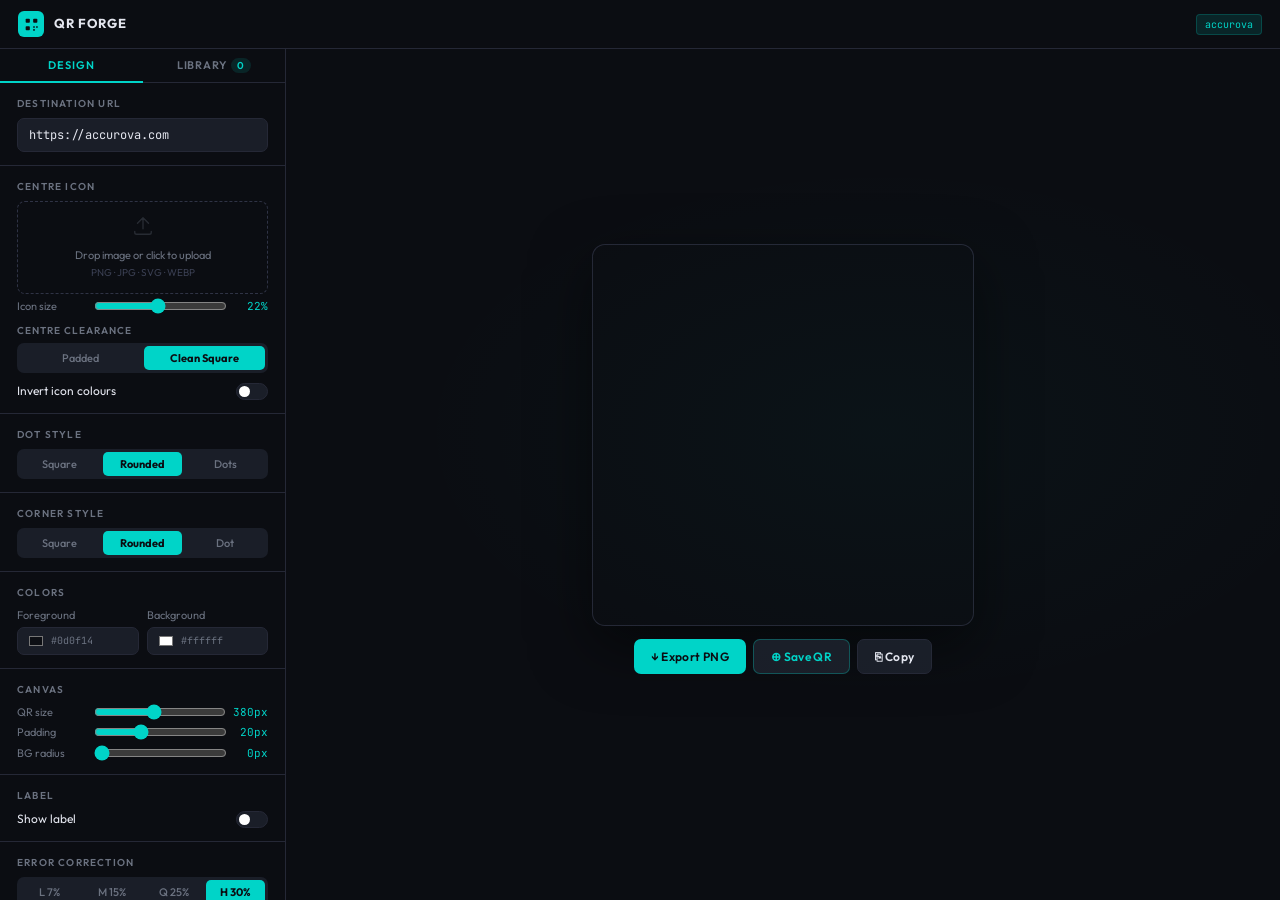
==== index.html @ d3dc2b01 "chore: initial commit Co-Authored-By: Claude Sonnet 5.5 <noreply@anthropic.com>" ====
<!DOCTYPE html>
<html lang="en">
<head>
<meta charset="UTF-8">
<meta name="viewport" content="width=device-width, initial-scale=1.0">
<title>QR Forge — Accurova</title>
<link href="https://fonts.googleapis.com/css2?family=Outfit:wght@300;400;500;600;700&family=JetBrains+Mono:wght@400;500&display=swap" rel="stylesheet">
<script src="https://cdnjs.cloudflare.com/ajax/libs/qrcode-generator/1.4.4/qrcode.js"></script>
<style>
*,*::before,*::after{box-sizing:border-box;margin:0;padding:0}
:root{
  --bg:#0b0d12;--sf:#13161e;--sf2:#1a1e28;
  --bd:#252836;--bd2:#2f3345;
  --tl:#00d4c8;--td:rgba(0,212,200,.12);--tg:rgba(0,212,200,.25);
  --tx:#e4e6ef;--dm:#6b7280;--ft:#3a3f52;
  --rd:#ff4d6d;--F:'Outfit',sans-serif;--M:'JetBrains Mono',monospace;
}
html,body{height:100%;background:var(--bg);color:var(--tx);font-family:var(--F);font-size:14px;line-height:1.5;}
.app{display:flex;flex-direction:column;height:100vh;overflow:hidden;}
.hdr{display:flex;align-items:center;gap:10px;padding:11px 18px;border-bottom:1px solid var(--bd);flex-shrink:0;}
.logo{width:26px;height:26px;background:var(--tl);border-radius:6px;display:flex;align-items:center;justify-content:center;flex-shrink:0;}
.htitle{font-size:13px;font-weight:700;letter-spacing:.08em;text-transform:uppercase;}
.hright{margin-left:auto;display:flex;align-items:center;gap:7px;}
.spill{display:none;align-items:center;gap:5px;background:var(--td);border:1px solid rgba(0,212,200,.2);border-radius:99px;padding:3px 10px;font-size:11px;color:var(--tl);font-weight:500;}
.spill.on{display:flex;}
.sdot2{width:6px;height:6px;border-radius:50%;background:var(--tl);}
.badge{font-family:var(--M);font-size:10px;color:var(--tl);background:var(--td);border:1px solid rgba(0,212,200,.2);padding:2px 8px;border-radius:4px;}
.body{display:flex;flex:1;overflow:hidden;}
.panel{width:286px;border-right:1px solid var(--bd);display:flex;flex-direction:column;overflow:hidden;flex-shrink:0;}
.ptabs{display:flex;border-bottom:1px solid var(--bd);flex-shrink:0;}
.ptab{flex:1;padding:9px;border:none;background:transparent;color:var(--dm);font-family:var(--F);font-size:11px;font-weight:600;letter-spacing:.08em;text-transform:uppercase;cursor:pointer;border-bottom:2px solid transparent;margin-bottom:-1px;transition:all .15s;}
.ptab.on{color:var(--tl);border-bottom-color:var(--tl);}
.lbadge{background:var(--td);color:var(--tl);border-radius:99px;padding:1px 6px;font-size:10px;margin-left:4px;}
#vD{flex:1;overflow-y:auto;}
#vD::-webkit-scrollbar{width:3px;}
#vD::-webkit-scrollbar-thumb{background:var(--bd2);}
#vL{flex:1;overflow-y:auto;padding:8px;}
#vL::-webkit-scrollbar{width:3px;}
#vL::-webkit-scrollbar-thumb{background:var(--bd2);}
.lib-empty{text-align:center;padding:36px 16px;color:var(--ft);font-size:12px;line-height:1.9;}
.lib-empty strong{color:var(--tl);}
.lcard{background:var(--sf);border:1px solid var(--bd);border-radius:9px;padding:10px;margin-bottom:7px;transition:border-color .15s;}
.lcard.active{border-color:var(--tl);}
.lcard-top{display:flex;gap:9px;}
.lthumb{width:54px;height:54px;border-radius:5px;object-fit:cover;flex-shrink:0;background:var(--sf2);border:1px solid var(--bd);}
.linfo{flex:1;min-width:0;}
.lname{font-size:12px;font-weight:600;white-space:nowrap;overflow:hidden;text-overflow:ellipsis;margin-bottom:1px;}
.lurl{font-family:var(--M);font-size:10px;color:var(--dm);white-space:nowrap;overflow:hidden;text-overflow:ellipsis;margin-bottom:3px;}
.ldate{font-size:10px;color:var(--ft);}
.lbot{display:flex;align-items:center;gap:5px;margin-top:8px;border-top:1px solid var(--bd);padding-top:8px;}
.sctr{display:flex;align-items:center;gap:5px;flex:1;}
.spulse{width:6px;height:6px;border-radius:50%;background:var(--tl);animation:pulse 2s infinite;}
@keyframes pulse{0%,100%{opacity:1}50%{opacity:.3}}
.snum{font-family:var(--M);font-size:13px;font-weight:500;color:var(--tl);}
.slbl{font-size:10px;color:var(--dm);}
.xbtn{padding:4px 9px;border-radius:5px;font-family:var(--F);font-size:10px;font-weight:600;cursor:pointer;border:1px solid var(--bd);background:transparent;color:var(--dm);transition:all .15s;white-space:nowrap;}
.xbtn:hover{border-color:var(--tl);color:var(--tl);}
.xbtn.del:hover{border-color:var(--rd);color:var(--rd);}
.sec{padding:13px 17px;border-bottom:1px solid var(--bd);}
.sl2{font-size:10px;font-weight:600;letter-spacing:.12em;text-transform:uppercase;color:var(--dm);margin-bottom:7px;}
.sublbl{font-size:10px;font-weight:600;letter-spacing:.1em;text-transform:uppercase;color:var(--dm);margin-top:9px;margin-bottom:5px;}
input[type=url],input[type=text]{width:100%;background:var(--sf2);border:1px solid var(--bd);border-radius:7px;padding:8px 11px;color:var(--tx);font-family:var(--M);font-size:12px;outline:none;transition:border-color .15s,box-shadow .15s;}
input[type=url]:focus,input[type=text]:focus{border-color:var(--tl);box-shadow:0 0 0 3px var(--td);}
input[type=url].inv{border-color:var(--rd);}
.ferr{font-size:10px;color:var(--rd);font-family:var(--M);display:none;margin-top:2px;}
.upz{border:1.5px dashed var(--bd2);border-radius:8px;padding:13px;text-align:center;cursor:pointer;position:relative;overflow:hidden;transition:border-color .2s,background .2s;}
.upz:hover,.upz.drag{border-color:var(--tl);background:var(--td);}
.upz input[type=file]{position:absolute;inset:0;opacity:0;cursor:pointer;width:100%;height:100%;}
.uph{pointer-events:none;}
.upico{width:22px;height:22px;margin:0 auto 4px;opacity:.3;}
.upt{font-size:11px;color:var(--dm);}
.ups{font-size:10px;color:var(--ft);margin-top:1px;}
.upprev{display:none;align-items:center;gap:8px;pointer-events:none;}
.upprev.on{display:flex;}
.pthumb{width:34px;height:34px;border-radius:5px;object-fit:cover;border:1px solid var(--bd);}
.pinfo{text-align:left;flex:1;min-width:0;}
.pinfo strong{font-size:11px;font-weight:500;display:block;white-space:nowrap;overflow:hidden;text-overflow:ellipsis;}
.pinfo small{color:var(--dm);font-size:10px;}
.pclr{pointer-events:all;background:none;border:none;color:var(--dm);cursor:pointer;font-size:14px;line-height:1;padding:4px;transition:color .15s;}
.pclr:hover{color:var(--rd);}
.seg{display:flex;gap:3px;background:var(--sf2);padding:3px;border-radius:7px;}
.sbtn{flex:1;padding:5px 3px;border-radius:5px;border:none;background:transparent;color:var(--dm);font-family:var(--F);font-size:11px;font-weight:500;cursor:pointer;transition:all .15s;white-space:nowrap;}
.sbtn.on{background:var(--tl);color:#0b0d12;font-weight:700;}
.sr{display:flex;align-items:center;gap:7px;margin-top:4px;}
.sr .sl{font-size:11px;color:var(--dm);width:70px;flex-shrink:0;}
.sr input[type=range]{flex:1;accent-color:var(--tl);}
.sv{font-family:var(--M);font-size:11px;color:var(--tl);min-width:34px;text-align:right;}
.crow{display:flex;gap:8px;}
.citem{flex:1;}
.citem label{font-size:11px;color:var(--dm);display:block;margin-bottom:3px;}
.csw{display:flex;align-items:center;gap:6px;background:var(--sf2);border:1px solid var(--bd);border-radius:7px;padding:4px 9px;cursor:pointer;}
.csw input[type=color]{width:18px;height:18px;border:none;border-radius:3px;background:none;cursor:pointer;padding:0;}
.chex{font-family:var(--M);font-size:10px;color:var(--dm);}
.trow{display:flex;align-items:center;justify-content:space-between;}
.trow .tl{font-size:12px;color:var(--tx);}
.tog{width:32px;height:17px;background:var(--sf2);border:1px solid var(--bd);border-radius:99px;position:relative;cursor:pointer;transition:background .2s,border-color .2s;}
.tog.on{background:var(--tl);border-color:var(--tl);}
.tog::after{content:'';position:absolute;width:11px;height:11px;background:#fff;border-radius:50%;top:2px;left:2px;transition:transform .2s;}
.tog.on::after{transform:translateX(15px);}
.lopts{display:none;flex-direction:column;gap:7px;margin-top:7px;}
.lopts.on{display:flex;}
.ecdesc{font-size:10px;color:var(--ft);font-family:var(--M);margin-top:4px;}
.preview{flex:1;display:flex;flex-direction:column;align-items:center;justify-content:center;padding:28px;gap:14px;position:relative;overflow:hidden;}
.pbg{position:absolute;inset:0;background:radial-gradient(ellipse 60% 40% at 60% 45%,rgba(0,212,200,.03) 0%,transparent 80%);pointer-events:none;}
.cwrap{border-radius:12px;overflow:hidden;box-shadow:0 0 0 1px var(--bd),0 20px 60px rgba(0,0,0,.55);}
canvas{display:block;}
.arow{display:flex;gap:7px;flex-wrap:wrap;justify-content:center;}
.btn{padding:9px 17px;border-radius:7px;font-family:var(--F);font-size:12px;font-weight:600;letter-spacing:.03em;cursor:pointer;border:none;transition:all .15s;}
.btn-p{background:var(--tl);color:#0b0d12;}
.btn-p:hover{background:#00ffe8;transform:translateY(-1px);box-shadow:0 6px 20px var(--tg);}
.btn-sv{background:var(--sf2);color:var(--tl);border:1px solid rgba(0,212,200,.3);}
.btn-sv:hover{background:var(--td);transform:translateY(-1px);}
.btn-g{background:var(--sf2);color:var(--tx);border:1px solid var(--bd);}
.btn-g:hover{border-color:var(--tl);color:var(--tl);}
.status{font-size:11px;color:var(--ft);font-family:var(--M);height:16px;text-align:center;}
.status.ok{color:var(--tl);}
.status.bad{color:var(--rd);}
/* Modal */
.modal-overlay{display:none;position:fixed;inset:0;background:rgba(0,0,0,.65);z-index:100;align-items:center;justify-content:center;}
.modal-overlay.on{display:flex;}
.modal{background:var(--sf);border:1px solid var(--bd2);border-radius:12px;padding:22px 24px;width:300px;box-shadow:0 20px 60px rgba(0,0,0,.6);}
.modal-title{font-size:13px;font-weight:700;letter-spacing:.06em;text-transform:uppercase;margin-bottom:14px;color:var(--tl);}
.modal input[type=text]{width:100%;background:var(--sf2);border:1px solid var(--bd);border-radius:7px;padding:9px 12px;color:var(--tx);font-family:var(--M);font-size:12px;outline:none;margin-bottom:14px;}
.modal input[type=text]:focus{border-color:var(--tl);box-shadow:0 0 0 3px var(--td);}
.modal-row{display:flex;gap:8px;justify-content:flex-end;}
.modal-row .btn{padding:8px 16px;font-size:12px;}
</style>
</head>
<body>
<div class="app">
  <div class="hdr">
    <div class="logo">
      <svg width="15" height="15" viewBox="0 0 18 18" fill="none">
        <rect x="2" y="2" width="5" height="5" rx="1" fill="#0b0d12"/>
        <rect x="11" y="2" width="5" height="5" rx="1" fill="#0b0d12"/>
        <rect x="2" y="11" width="5" height="5" rx="1" fill="#0b0d12"/>
        <rect x="11" y="11" width="2" height="2" rx=".4" fill="#0b0d12"/>
        <rect x="14.5" y="11" width="2" height="2" rx=".4" fill="#0b0d12"/>
        <rect x="11" y="14.5" width="2" height="2" rx=".4" fill="#0b0d12"/>
      </svg>
    </div>
    <span class="htitle">QR Forge</span>
    <div class="hright">
      <div class="spill" id="sPill"><div class="sdot2"></div><span id="pillName">-</span></div>
      <span class="badge">accurova</span>
    </div>
  </div>

  <div class="body">
    <div class="panel">
      <div class="ptabs">
        <button class="ptab on" id="tD" onclick="tab('D')">Design</button>
        <button class="ptab" id="tL" onclick="tab('L')">Library<span class="lbadge" id="libCnt">0</span></button>
      </div>

      <!-- DESIGN -->
      <div id="vD">
        <div class="sec">
          <div class="sl2">Destination URL</div>
          <input type="url" id="urlIn" placeholder="https://accurova.com" value="https://accurova.com" spellcheck="false">
          <div class="ferr" id="urlErr">Enter a valid URL (include https://)</div>
        </div>

        <div class="sec">
          <div class="sl2">Centre Icon</div>
          <div class="upz" id="upZ">
            <input type="file" id="iconFile" accept="image/*">
            <div class="uph" id="upH">
              <svg class="upico" viewBox="0 0 24 24" fill="none">
                <path d="M12 3v12M6 9l6-6 6 6M3 18v1a2 2 0 002 2h14a2 2 0 002-2v-1" stroke="#6b7280" stroke-width="1.5" stroke-linecap="round" stroke-linejoin="round"/>
              </svg>
              <div class="upt">Drop image or click to upload</div>
              <div class="ups">PNG · JPG · SVG · WEBP</div>
            </div>
            <div class="upprev" id="upP">
              <img class="pthumb" id="pThumb" src="" alt="">
              <div class="pinfo"><strong id="pName">icon.png</strong><small>Click to change</small></div>
              <button class="pclr" onclick="clearIcon(event)">✕</button>
            </div>
          </div>
          <div class="sr">
            <span class="sl">Icon size</span>
            <input type="range" id="iSz" min="10" max="35" value="22" step="1">
            <span class="sv" id="iSzV">22%</span>
          </div>
          <div class="sublbl">Centre Clearance</div>
          <div class="seg" id="clrSeg">
            <button class="sbtn" data-v="padded">Padded</button>
            <button class="sbtn on" data-v="square">Clean Square</button>
          </div>
          <div class="trow" style="margin-top:9px;">
            <span class="tl">Invert icon colours</span>
            <div class="tog" id="invTog" onclick="toggleInvert()"></div>
          </div>
        </div>

        <div class="sec">
          <div class="sl2">Dot Style</div>
          <div class="seg" id="dotSeg">
            <button class="sbtn" data-v="square">Square</button>
            <button class="sbtn on" data-v="rounded">Rounded</button>
            <button class="sbtn" data-v="dots">Dots</button>
          </div>
        </div>

        <div class="sec">
          <div class="sl2">Corner Style</div>
          <div class="seg" id="crnSeg">
            <button class="sbtn" data-v="square">Square</button>
            <button class="sbtn on" data-v="rounded">Rounded</button>
            <button class="sbtn" data-v="dot">Dot</button>
          </div>
        </div>

        <div class="sec">
          <div class="sl2">Colors</div>
          <div class="crow">
            <div class="citem"><label>Foreground</label>
              <div class="csw"><input type="color" id="fgC" value="#0d0f14"><span class="chex" id="fgH">#0d0f14</span></div>
            </div>
            <div class="citem"><label>Background</label>
              <div class="csw"><input type="color" id="bgC" value="#ffffff"><span class="chex" id="bgH">#ffffff</span></div>
            </div>
          </div>
        </div>

        <div class="sec">
          <div class="sl2">Canvas</div>
          <div class="sr"><span class="sl">QR size</span><input type="range" id="qSz" min="200" max="600" step="10" value="380"><span class="sv" id="qSzV">380px</span></div>
          <div class="sr"><span class="sl">Padding</span><input type="range" id="qPd" min="0" max="60" step="4" value="20"><span class="sv" id="qPdV">20px</span></div>
          <div class="sr"><span class="sl">BG radius</span><input type="range" id="bRd" min="0" max="80" step="4" value="0"><span class="sv" id="bRdV">0px</span></div>
        </div>

        <div class="sec">
          <div class="sl2">Label</div>
          <div class="trow">
            <span class="tl">Show label</span>
            <div class="tog" id="lblTog" onclick="toggleLbl()"></div>
          </div>
          <div class="lopts" id="lblOpts">
            <input type="text" id="lblTxt" placeholder="e.g. Scan to visit" value="Scan to visit">
            <div class="sr"><span class="sl">Font size</span><input type="range" id="lblSz" min="10" max="32" step="1" value="16"><span class="sv" id="lblSzV">16px</span></div>
            <div class="citem"><label>Label color</label>
              <div class="csw"><input type="color" id="lblC" value="#0d0f14"><span class="chex" id="lblCH">#0d0f14</span></div>
            </div>
          </div>
        </div>

        <div class="sec">
          <div class="sl2">Error Correction</div>
          <div class="seg" id="ecSeg">
            <button class="sbtn" data-v="L">L 7%</button>
            <button class="sbtn" data-v="M">M 15%</button>
            <button class="sbtn" data-v="Q">Q 25%</button>
            <button class="sbtn on" data-v="H">H 30%</button>
          </div>
          <div class="ecdesc" id="ecDesc">H · 30% recovery — best with centre icon</div>
        </div>
      </div>

      <!-- LIBRARY -->
      <div id="vL" style="display:none;">
        <div style="padding:8px 2px 4px;font-size:10px;color:var(--ft);font-family:var(--M);text-align:center;">Stored locally in this browser</div>
        <div id="libList"></div>
      </div>
    </div>

    <!-- PREVIEW -->
    <div class="preview">

      <div class="pbg"></div>
      <div class="cwrap"><canvas id="qrC" width="380" height="380"></canvas></div>
      <div class="arow">
        <button class="btn btn-p" onclick="dlPNG()">↓ Export PNG</button>
        <button class="btn btn-sv" id="saveBtn" onclick="saveQR()">⊕ Save QR</button>
        <button class="btn btn-g" onclick="copyQR()">⎘ Copy</button>
      </div>
      <div class="status" id="st"></div>
    </div>
  </div>
</div>
<!-- Save name modal -->
<div class="modal-overlay" id="saveModal">
  <div class="modal">
    <div class="modal-title">Name this QR</div>
    <input type="text" id="modalName" placeholder="e.g. Event Booth 2025" maxlength="60">
    <div class="modal-row">
      <button class="btn btn-g" onclick="closeModal()">Cancel</button>
      <button class="btn btn-p" onclick="confirmSave()">Save</button>
    </div>
  </div>
</div>

<script>
const S={
  url:'https://accurova.com',
  iconImg:null,iconB64:null,invImg:null,
  iSz:22,iClear:'square',iInvert:false,
  dots:'rounded',crn:'rounded',
  fg:'#0d0f14',bg:'#ffffff',
  sz:380,pad:20,bRd:0,
  lbl:false,lblTxt:'Scan to visit',lblSz:16,lblC:'#0d0f14',
  ec:'H',sid:null
};
let rt=null;
const sched=()=>{clearTimeout(rt);rt=setTimeout(render,55);};

function rr(ctx,x,y,w,h,r){
  r=Math.min(r,w/2,h/2);
  if(r<=0){ctx.fillRect(x,y,w,h);return;}
  ctx.beginPath();
  ctx.moveTo(x+r,y);ctx.lineTo(x+w-r,y);ctx.arcTo(x+w,y,x+w,y+r,r);
  ctx.lineTo(x+w,y+h-r);ctx.arcTo(x+w,y+h,x+w-r,y+h,r);
  ctx.lineTo(x+r,y+h);ctx.arcTo(x,y+h,x,y+h-r,r);
  ctx.lineTo(x,y+r);ctx.arcTo(x,y,x+r,y,r);
  ctx.closePath();ctx.fill();
}
function finder(ctx,x,y,cs,sty,fg,bg){
  const r7=sty==='square'?0:sty==='rounded'?cs*1.3:cs*7*.5;
  const r3=sty==='square'?0:sty==='rounded'?cs*.65:cs*3*.5;
  ctx.fillStyle=fg;rr(ctx,x,y,7*cs,7*cs,r7);
  ctx.fillStyle=bg;rr(ctx,x+cs,y+cs,5*cs,5*cs,Math.max(0,r7-cs*.5));
  ctx.fillStyle=fg;rr(ctx,x+2*cs,y+2*cs,3*cs,3*cs,r3);
}
function getIcon(){
  if(!S.iconImg)return null;
  if(!S.iInvert)return S.iconImg;
  if(S.invImg)return S.invImg;
  const iw=S.iconImg.naturalWidth||200,ih=S.iconImg.naturalHeight||200;
  const c=document.createElement('canvas');c.width=iw;c.height=ih;
  const x=c.getContext('2d');x.drawImage(S.iconImg,0,0);
  const d=x.getImageData(0,0,iw,ih);
  for(let i=0;i<d.data.length;i+=4){d.data[i]=255-d.data[i];d.data[i+1]=255-d.data[i+1];d.data[i+2]=255-d.data[i+2];}
  x.putImageData(d,0,0);
  const inv=new Image();inv.src=c.toDataURL();S.invImg=inv;return inv;
}
function render(){
  const url=S.url.trim();if(!url)return;
  let qr;try{qr=qrcode(0,S.ec);qr.addData(url);qr.make();}catch(e){return;}
  const n=qr.getModuleCount();
  const lH=S.lbl?(S.lblSz*1.6+16):0;
  const cw=S.sz,ch=S.sz+lH;
  const cv=document.getElementById('qrC');
  cv.width=cw;cv.height=ch;
  const ctx=cv.getContext('2d');
  ctx.clearRect(0,0,cw,ch);
  ctx.fillStyle=S.bg;
  if(S.bRd>0)rr(ctx,0,0,cw,ch,S.bRd);else ctx.fillRect(0,0,cw,ch);
  const area=S.sz-2*S.pad,cs=area/n,ox=S.pad,oy=S.pad;
  let iz=null;
  if(S.iconImg&&S.iClear==='square'){
    const isz=area*(S.iSz/100);
    iz={x:ox+(area-isz)/2,y:oy+(area-isz)/2,w:isz,h:isz};
  }
  const fc=new Set();
  [[0,0],[0,n-7],[n-7,0]].forEach(([r0,c0])=>{for(let r=r0;r<r0+7;r++)for(let c=c0;c<c0+7;c++)fc.add(r*200+c);});
  for(let r=0;r<n;r++)for(let c=0;c<n;c++){
    if(fc.has(r*200+c)||!qr.isDark(r,c))continue;
    const dx=ox+c*cs,dy=oy+r*cs;
    if(iz&&dx<iz.x+iz.w&&dx+cs>iz.x&&dy<iz.y+iz.h&&dy+cs>iz.y)continue;
    ctx.fillStyle=S.fg;
    if(S.dots==='dots'){ctx.beginPath();ctx.arc(dx+cs/2,dy+cs/2,cs*.44,0,Math.PI*2);ctx.fill();}
    else if(S.dots==='rounded')rr(ctx,dx+.5,dy+.5,cs-1,cs-1,cs*.3);
    else ctx.fillRect(dx,dy,cs,cs);
  }
  finder(ctx,ox,oy,cs,S.crn,S.fg,S.bg);
  finder(ctx,ox+(n-7)*cs,oy,cs,S.crn,S.fg,S.bg);
  finder(ctx,ox,oy+(n-7)*cs,cs,S.crn,S.fg,S.bg);
  const icon=getIcon();
  if(icon){
    const isz=area*(S.iSz/100);
    const ix=ox+(area-isz)/2,iy=oy+(area-isz)/2;
    if(S.iClear==='padded'){
      const bp=isz*.13;ctx.fillStyle=S.bg;
      rr(ctx,ix-bp,iy-bp,isz+bp*2,isz+bp*2,(isz+bp*2)*.2);
    }
    ctx.save();rr(ctx,ix,iy,isz,isz,isz*.15);ctx.clip();
    ctx.drawImage(icon,ix,iy,isz,isz);ctx.restore();
  }
  if(S.lbl&&S.lblTxt){
    ctx.fillStyle=S.lblC;
    ctx.font=`500 ${S.lblSz}px 'Outfit',sans-serif`;
    ctx.textAlign='center';ctx.textBaseline='top';
    ctx.fillText(S.lblTxt,cw/2,S.sz+S.lblSz*.15);
  }
}

/* Icon */
const iconFileEl=document.getElementById('iconFile');
const upZ=document.getElementById('upZ');
upZ.addEventListener('dragover',e=>{e.preventDefault();upZ.classList.add('drag');});
upZ.addEventListener('dragleave',()=>upZ.classList.remove('drag'));
upZ.addEventListener('drop',e=>{e.preventDefault();upZ.classList.remove('drag');const f=e.dataTransfer.files[0];if(f&&f.type.startsWith('image/'))loadIcon(f);});
iconFileEl.addEventListener('change',e=>{if(e.target.files[0])loadIcon(e.target.files[0]);});
function loadIcon(file){
  const r=new FileReader();
  r.onload=ev=>{
    const img=new Image();
    img.onload=()=>{
      S.iconImg=img;S.invImg=null;
      S.iconB64=compress(img);
      document.getElementById('pThumb').src=ev.target.result;
      document.getElementById('pName').textContent=file.name;
      document.getElementById('upH').style.display='none';
      document.getElementById('upP').classList.add('on');
      render();
    };img.src=ev.target.result;
  };r.readAsDataURL(file);
}
function compress(img){
  const M=256,s=Math.min(1,M/Math.max(img.naturalWidth||200,img.naturalHeight||200));
  const c=document.createElement('canvas');
  c.width=Math.round((img.naturalWidth||200)*s);c.height=Math.round((img.naturalHeight||200)*s);
  c.getContext('2d').drawImage(img,0,0,c.width,c.height);return c.toDataURL('image/png');
}
function clearIcon(e){
  e.stopPropagation();S.iconImg=null;S.iconB64=null;S.invImg=null;iconFileEl.value='';
  document.getElementById('upP').classList.remove('on');document.getElementById('upH').style.display='';render();
}
function toggleInvert(){S.iInvert=!S.iInvert;S.invImg=null;document.getElementById('invTog').classList.toggle('on',S.iInvert);render();}

/* Sliders */
const slMap={iSz:'iSz',qSz:'sz',qPd:'pad',bRd:'bRd',lblSz:'lblSz'};
const slSfx={iSz:'%',qSz:'px',qPd:'px',bRd:'px',lblSz:'px'};
['iSz','qSz','qPd','bRd','lblSz'].forEach(id=>{
  document.getElementById(id).addEventListener('input',e=>{
    S[slMap[id]]=+e.target.value;
    document.getElementById(id+'V').textContent=e.target.value+slSfx[id];sched();
  });
});

/* Segs */
function bindSeg(id,key,cb){
  document.getElementById(id).querySelectorAll('.sbtn').forEach(b=>{
    b.addEventListener('click',()=>{
      document.getElementById(id).querySelectorAll('.sbtn').forEach(x=>x.classList.remove('on'));
      b.classList.add('on');S[key]=b.dataset.v;if(cb)cb(b.dataset.v);sched();
    });
  });
}
bindSeg('dotSeg','dots');bindSeg('crnSeg','crn');bindSeg('clrSeg','iClear');
const ecD={L:'L · 7% recovery — smallest QR',M:'M · 15% recovery — general use',Q:'Q · 25% recommended with icon',H:'H · 30% recovery — best with centre icon'};
bindSeg('ecSeg','ec',v=>document.getElementById('ecDesc').textContent=ecD[v]);

/* Colors */
[['fgC','fgH','fg'],['bgC','bgH','bg'],['lblC','lblCH','lblC']].forEach(([id,hid,k])=>{
  document.getElementById(id).addEventListener('input',e=>{S[k]=e.target.value;document.getElementById(hid).textContent=e.target.value;sched();});
});

/* URL */
document.getElementById('urlIn').addEventListener('input',e=>{
  const v=e.target.value.trim();let ok=false;try{new URL(v);ok=true;}catch{}
  document.getElementById('urlErr').style.display=ok||!v?'none':'block';
  e.target.classList.toggle('inv',!ok&&!!v);
  if(ok||!v){S.url=v||'';sched();}
});

function toggleLbl(){
  S.lbl=!S.lbl;document.getElementById('lblTog').classList.toggle('on',S.lbl);
  document.getElementById('lblOpts').classList.toggle('on',S.lbl);sched();
}
document.getElementById('lblTxt').addEventListener('input',e=>{S.lblTxt=e.target.value;sched();});

/* Tabs */
function tab(t){
  document.getElementById('vD').style.display=t==='D'?'':'none';
  document.getElementById('vL').style.display=t==='L'?'':'none';
  document.getElementById('tD').classList.toggle('on',t==='D');
  document.getElementById('tL').classList.toggle('on',t==='L');
  if(t==='L')renderLib();
}

/* Library */
const DB='qrforge_v2';
const loadLib=()=>{try{return JSON.parse(localStorage.getItem(DB)||'[]');}catch{return[];}};
const saveLib=l=>localStorage.setItem(DB,JSON.stringify(l));
const updCnt=()=>document.getElementById('libCnt').textContent=loadLib().length;
const mkThumb=()=>{const s=document.getElementById('qrC'),tc=document.createElement('canvas');tc.width=80;tc.height=80;tc.getContext('2d').drawImage(s,0,0,s.width,s.height,0,0,80,80);return tc.toDataURL('image/png');};
const snap=()=>({url:S.url,iconB64:S.iconB64,iSz:S.iSz,iClear:S.iClear,iInvert:S.iInvert,dots:S.dots,crn:S.crn,fg:S.fg,bg:S.bg,sz:S.sz,pad:S.pad,bRd:S.bRd,lbl:S.lbl,lblTxt:S.lblTxt,lblSz:S.lblSz,lblC:S.lblC,ec:S.ec});

function saveQR(){
  const lib=loadLib();
  if(S.sid){
    const i=lib.findIndex(e=>e.id===S.sid);
    if(i>=0){lib[i].settings=snap();lib[i].thumbnail=mkThumb();saveLib(lib);updCnt();setStatus('QR updated ✓',true);renderLib();return;}
  }
  // Show inline modal instead of prompt()
  const mn=document.getElementById('modalName');
  mn.value=S.lblTxt||'My QR';
  document.getElementById('saveModal').classList.add('on');
  setTimeout(()=>mn.focus(),80);
}
function closeModal(){document.getElementById('saveModal').classList.remove('on');}
function confirmSave(){
  const name=document.getElementById('modalName').value.trim()||'Unnamed QR';
  closeModal();
  const lib=loadLib();
  const entry={id:'qr_'+Date.now(),name,settings:snap(),thumbnail:mkThumb(),created:Date.now(),scanCount:0,scanLog:[]};
  lib.unshift(entry);saveLib(lib);S.sid=entry.id;syncPill();updCnt();
  setStatus(`Saved as "${entry.name}"`,true);renderLib();
}
// Allow Enter key in modal
document.addEventListener('keydown',e=>{if(e.key==='Enter'&&document.getElementById('saveModal').classList.contains('on'))confirmSave();if(e.key==='Escape')closeModal();});
function loadQR(id){
  const e=loadLib().find(x=>x.id===id);if(!e)return;
  const s=e.settings;Object.assign(S,s,{iconImg:null,invImg:null,iconB64:s.iconB64||null,sid:id});
  if(s.iconB64){
    const img=new Image();
    img.onload=()=>{S.iconImg=img;S.invImg=null;render();};
    img.src=s.iconB64;
    document.getElementById('pThumb').src=s.iconB64;
    document.getElementById('pName').textContent='(saved icon)';
    document.getElementById('upH').style.display='none';
    document.getElementById('upP').classList.add('on');
  } else {
    S.iconImg=null;
    document.getElementById('upP').classList.remove('on');
    document.getElementById('upH').style.display='';
  }
  syncUI();syncPill();tab('D');render();
}
function deleteQR(id){
  if(!confirm('Delete this saved QR?'))return;
  saveLib(loadLib().filter(e=>e.id!==id));
  if(S.sid===id){S.sid=null;syncPill();}
  updCnt();renderLib();
}
function logScan(id){
  const lib=loadLib();const e=lib.find(x=>x.id===id);if(!e)return;
  e.scanCount=(e.scanCount||0)+1;(e.scanLog=e.scanLog||[]).push(Date.now());
  saveLib(lib);
  const el=document.getElementById('sn_'+id);if(el)el.textContent=e.scanCount;
  // Also update saved entry if it's the active one
  setStatus(`Scan logged — ${e.scanCount} total`,true);
}
function renderLib(){
  const lib=loadLib();const c=document.getElementById('libList');
  if(!lib.length){c.innerHTML='<div class="lib-empty">No saved QRs yet.<br>Design one then click<br><strong>⊕ Save QR</strong></div>';return;}
  c.innerHTML=lib.map(e=>{
    const d=new Date(e.created).toLocaleDateString('en-SG',{day:'numeric',month:'short',year:'numeric'});
    const lastScan=e.scanLog&&e.scanLog.length?new Date(e.scanLog[e.scanLog.length-1]).toLocaleDateString('en-SG',{day:'numeric',month:'short'}):'—';
    return`<div class="lcard${S.sid===e.id?' active':''}">
      <div class="lcard-top">
        <img class="lthumb" src="${e.thumbnail||''}" alt="">
        <div class="linfo">
          <div class="lname">${e.name}</div>
          <div class="lurl">${(e.settings||{}).url||''}</div>
          <div class="ldate">Created ${d}</div>
        </div>
      </div>
      <div class="lbot">
        <div class="sctr">
          <div class="spulse"></div>
          <span class="snum" id="sn_${e.id}">${e.scanCount||0}</span>
          <span class="slbl">scans · last ${lastScan}</span>
        </div>
        <button class="xbtn" onclick="logScan('${e.id}')" title="Log a scan">+</button>
        <button class="xbtn" onclick="loadQR('${e.id}')">Load</button>
        <button class="xbtn del" onclick="deleteQR('${e.id}')">Del</button>
      </div>
    </div>`;
  }).join('');
}
function syncPill(){
  const pill=document.getElementById('sPill');const btn=document.getElementById('saveBtn');
  if(S.sid){const e=loadLib().find(x=>x.id===S.sid);if(e){pill.classList.add('on');document.getElementById('pillName').textContent=e.name;btn.textContent='↻ Update QR';return;}}
  pill.classList.remove('on');btn.textContent='⊕ Save QR';
}
function syncUI(){
  document.getElementById('urlIn').value=S.url;
  const sm={iSz:'iSz',qSz:'sz',qPd:'pad',bRd:'bRd',lblSz:'lblSz'};
  Object.entries(sm).forEach(([id,k])=>{const el=document.getElementById(id);if(el){el.value=S[k];document.getElementById(id+'V').textContent=S[k]+slSfx[id];}});
  [['dotSeg','dots'],['crnSeg','crn'],['clrSeg','iClear'],['ecSeg','ec']].forEach(([sid,k])=>{
    document.getElementById(sid).querySelectorAll('.sbtn').forEach(b=>b.classList.toggle('on',b.dataset.v===S[k]));
  });
  [['fgC','fgH','fg'],['bgC','bgH','bg'],['lblC','lblCH','lblC']].forEach(([id,hid,k])=>{document.getElementById(id).value=S[k];document.getElementById(hid).textContent=S[k];});
  document.getElementById('lblTog').classList.toggle('on',S.lbl);
  document.getElementById('lblOpts').classList.toggle('on',S.lbl);
  document.getElementById('lblTxt').value=S.lblTxt;
  document.getElementById('invTog').classList.toggle('on',S.iInvert);
  document.getElementById('ecDesc').textContent=ecD[S.ec];
}

/* Export */
function dlPNG(){
  const a=document.createElement('a');
  const name=S.sid?(loadLib().find(e=>e.id===S.sid)||{}).name||'qr':'qr';
  a.download=name.replace(/[^a-z0-9]/gi,'_').toLowerCase()+'.png';
  a.href=document.getElementById('qrC').toDataURL('image/png');a.click();
  setStatus('Exported as PNG',true);
}
async function copyQR(){
  const canvas=document.getElementById('qrC');
  // Try modern clipboard API first (requires HTTPS or localhost)
  if(navigator.clipboard&&window.ClipboardItem){
    try{
      await new Promise((res,rej)=>canvas.toBlob(b=>b?res(b):rej(),'image/png'));
      const blob=await new Promise(res=>canvas.toBlob(res,'image/png'));
      await navigator.clipboard.write([new ClipboardItem({'image/png':blob})]);
      setStatus('Copied to clipboard',true);return;
    }catch(e){}
  }
  // Fallback: copy data URL as text, or trigger download
  try{
    const dataUrl=canvas.toDataURL('image/png');
    await navigator.clipboard.writeText(dataUrl);
    setStatus('Data URL copied (paste into browser to view)',true);
  }catch(e){
    // Final fallback: just download
    const a=document.createElement('a');
    const name=S.sid?(loadLib().find(e=>e.id===S.sid)||{}).name||'qr':'qr';
    a.download=name.replace(/[^a-z0-9]/gi,'_').toLowerCase()+'.png';
    a.href=canvas.toDataURL('image/png');a.click();
    setStatus('Clipboard unavailable — downloaded instead',true);
  }
}
function setStatus(m,ok){
  const el=document.getElementById('st');el.textContent=m;
  el.className='status '+(ok?'ok':'bad');
  setTimeout(()=>{el.textContent='';el.className='status';},2500);
}
updCnt();render();
</script>
</body>
</html>
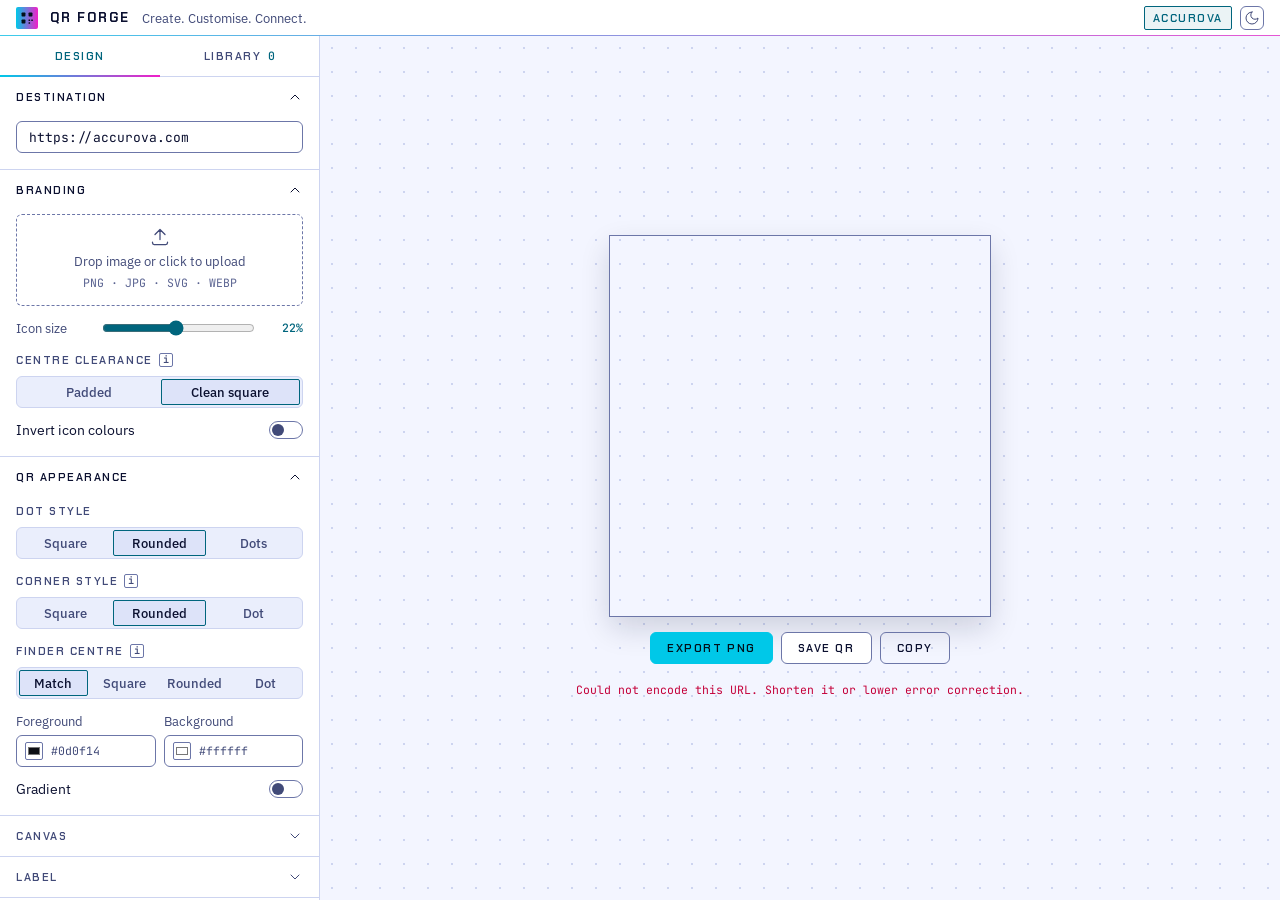
==== commit 634a81ba: "feat: collapsible settings sections, gradient, finder centre, transparent bg, label fonts, scan chec" ====
--- a/index.html
+++ b/index.html
@@ -4,323 +4,587 @@
 <meta charset="UTF-8">
 <meta name="viewport" content="width=device-width, initial-scale=1.0">
 <title>QR Forge — Accurova</title>
-<link href="https://fonts.googleapis.com/css2?family=Outfit:wght@300;400;500;600;700&family=JetBrains+Mono:wght@400;500&display=swap" rel="stylesheet">
+<link rel="preconnect" href="https://fonts.googleapis.com">
+<link rel="preconnect" href="https://fonts.gstatic.com" crossorigin>
+<link href="https://fonts.googleapis.com/css2?family=Chakra+Petch:wght@500;600;700&family=IBM+Plex+Sans:wght@400;500;600&family=JetBrains+Mono:wght@400;500&display=swap" rel="stylesheet">
 <script src="https://cdnjs.cloudflare.com/ajax/libs/qrcode-generator/1.4.4/qrcode.js"></script>
 <style>
+/* Julian Unified UI tokens (from thebooleanjulian-branding/dist/tokens.css) */
+:root {
+  color-scheme: dark light;
+  --font-display: "Chakra Petch", "Rajdhani", system-ui, sans-serif;
+  --font-sans: "IBM Plex Sans", system-ui, -apple-system, "Segoe UI", sans-serif;
+  --font-mono: "JetBrains Mono", ui-monospace, "Cascadia Code", Consolas, monospace;
+  --space-1: 4px;
+  --space-2: 8px;
+  --space-3: 12px;
+  --space-4: 16px;
+  --space-5: 24px;
+  --space-6: 32px;
+  --space-7: 48px;
+  --radius-sm: 2px;
+  --radius-md: 6px;
+  --radius-lg: 10px;
+  --radius-pill: 999px;
+  --control-sm: 24px;
+  --control-md: 32px;
+  --control-lg: 40px;
+  --titlebar: 36px;
+  --statusbar: 24px;
+  --sidebar: 208px;
+  --dur-fast: 120ms;
+  --dur-base: 200ms;
+  --dur-slow: 360ms;
+  --ease-out: cubic-bezier(0.2, 0.8, 0.2, 1);
+  --bg: #05060d;
+  --surface: #0b0e1a;
+  --surface-raised: #121629;
+  --surface-overlay: #1a2040;
+  --scrim: rgba(2, 3, 8, 0.72);
+  --line: #262d52;
+  --line-strong: #6370b6;
+  --ink: #e8ecff;
+  --ink-muted: #9ca5d4;
+  --ink-faint: #8089bd;
+  --cyan: #00e5ff;
+  --magenta: #ff2bd6;
+  --cyan-ink: #19e6ff;
+  --magenta-ink: #ff6be2;
+  --cyan-tint: rgba(0, 229, 255, 0.10);
+  --magenta-tint: rgba(255, 43, 214, 0.12);
+  --on-accent: #02101a;
+  --focus-ring: var(--cyan-ink);
+  --success: #2de2a6;
+  --warning: #ffc233;
+  --danger: #ff6482;
+  --glow-cyan: 0 0 0 1px rgba(0, 229, 255, 0.55), 0 0 18px rgba(0, 229, 255, 0.30);
+  --glow-magenta: 0 0 0 1px rgba(255, 43, 214, 0.55), 0 0 18px rgba(255, 43, 214, 0.30);
+  --elevation: 0 12px 32px rgba(0, 0, 0, 0.55);
+}
+@media (prefers-color-scheme: light) {
+  :root:not([data-theme="dark"]) {
+    --bg: #f3f5ff;
+    --surface: #ffffff;
+    --surface-raised: #eaeefc;
+    --surface-overlay: #dde3f9;
+    --scrim: rgba(11, 16, 48, 0.38);
+    --line: #cdd4f0;
+    --line-strong: #6c76a8;
+    --ink: #0b1030;
+    --ink-muted: #414a78;
+    --ink-faint: #5a6391;
+    --cyan: #00c8e8;
+    --magenta: #f01fc8;
+    --cyan-ink: #00657d;
+    --magenta-ink: #a8008a;
+    --cyan-tint: rgba(0, 101, 125, 0.08);
+    --magenta-tint: rgba(168, 0, 138, 0.08);
+    --on-accent: #02101a;
+    --success: #00704f;
+    --warning: #7f5400;
+    --danger: #c4003a;
+    --glow-cyan: 0 0 0 1px rgba(0, 101, 125, 0.60), 0 4px 14px rgba(0, 200, 232, 0.28);
+    --glow-magenta: 0 0 0 1px rgba(168, 0, 138, 0.60), 0 4px 14px rgba(240, 31, 200, 0.25);
+    --elevation: 0 12px 28px rgba(11, 16, 48, 0.16);
+  }
+}
+:root[data-theme="light"] {
+  --bg: #f3f5ff;
+  --surface: #ffffff;
+  --surface-raised: #eaeefc;
+  --surface-overlay: #dde3f9;
+  --scrim: rgba(11, 16, 48, 0.38);
+  --line: #cdd4f0;
+  --line-strong: #6c76a8;
+  --ink: #0b1030;
+  --ink-muted: #414a78;
+  --ink-faint: #5a6391;
+  --cyan: #00c8e8;
+  --magenta: #f01fc8;
+  --cyan-ink: #00657d;
+  --magenta-ink: #a8008a;
+  --cyan-tint: rgba(0, 101, 125, 0.08);
+  --magenta-tint: rgba(168, 0, 138, 0.08);
+  --on-accent: #02101a;
+  --success: #00704f;
+  --warning: #7f5400;
+  --danger: #c4003a;
+  --glow-cyan: 0 0 0 1px rgba(0, 101, 125, 0.60), 0 4px 14px rgba(0, 200, 232, 0.28);
+  --glow-magenta: 0 0 0 1px rgba(168, 0, 138, 0.60), 0 4px 14px rgba(240, 31, 200, 0.25);
+  --elevation: 0 12px 28px rgba(11, 16, 48, 0.16);
+}
+:root[data-theme="dark"] {
+  --bg: #05060d;
+  --surface: #0b0e1a;
+  --surface-raised: #121629;
+  --surface-overlay: #1a2040;
+  --scrim: rgba(2, 3, 8, 0.72);
+  --line: #262d52;
+  --line-strong: #6370b6;
+  --ink: #e8ecff;
+  --ink-muted: #9ca5d4;
+  --ink-faint: #8089bd;
+  --cyan: #00e5ff;
+  --magenta: #ff2bd6;
+  --cyan-ink: #19e6ff;
+  --magenta-ink: #ff6be2;
+  --cyan-tint: rgba(0, 229, 255, 0.10);
+  --magenta-tint: rgba(255, 43, 214, 0.12);
+  --on-accent: #02101a;
+  --focus-ring: var(--cyan-ink);
+  --success: #2de2a6;
+  --warning: #ffc233;
+  --danger: #ff6482;
+  --glow-cyan: 0 0 0 1px rgba(0, 229, 255, 0.55), 0 0 18px rgba(0, 229, 255, 0.30);
+  --glow-magenta: 0 0 0 1px rgba(255, 43, 214, 0.55), 0 0 18px rgba(255, 43, 214, 0.30);
+  --elevation: 0 12px 32px rgba(0, 0, 0, 0.55);
+}
+
+
 *,*::before,*::after{box-sizing:border-box;margin:0;padding:0}
-:root{
-  --bg:#0b0d12;--sf:#13161e;--sf2:#1a1e28;
-  --bd:#252836;--bd2:#2f3345;
-  --tl:#00d4c8;--td:rgba(0,212,200,.12);--tg:rgba(0,212,200,.25);
-  --tx:#e4e6ef;--dm:#6b7280;--ft:#3a3f52;
-  --rd:#ff4d6d;--F:'Outfit',sans-serif;--M:'JetBrains Mono',monospace;
-}
-html,body{height:100%;background:var(--bg);color:var(--tx);font-family:var(--F);font-size:14px;line-height:1.5;}
+html,body{height:100%;background:var(--bg);color:var(--ink);font-family:var(--font-sans);font-size:14px;line-height:20px;}
+button,input,select{font:inherit;color:inherit;}
 .app{display:flex;flex-direction:column;height:100vh;overflow:hidden;}
-.hdr{display:flex;align-items:center;gap:10px;padding:11px 18px;border-bottom:1px solid var(--bd);flex-shrink:0;}
-.logo{width:26px;height:26px;background:var(--tl);border-radius:6px;display:flex;align-items:center;justify-content:center;flex-shrink:0;}
-.htitle{font-size:13px;font-weight:700;letter-spacing:.08em;text-transform:uppercase;}
-.hright{margin-left:auto;display:flex;align-items:center;gap:7px;}
-.spill{display:none;align-items:center;gap:5px;background:var(--td);border:1px solid rgba(0,212,200,.2);border-radius:99px;padding:3px 10px;font-size:11px;color:var(--tl);font-weight:500;}
-.spill.on{display:flex;}
-.sdot2{width:6px;height:6px;border-radius:50%;background:var(--tl);}
-.badge{font-family:var(--M);font-size:10px;color:var(--tl);background:var(--td);border:1px solid rgba(0,212,200,.2);padding:2px 8px;border-radius:4px;}
+:focus-visible{outline:2px solid var(--focus-ring);outline-offset:2px;}
+svg.i{width:16px;height:16px;fill:none;stroke:currentColor;stroke-width:1.5;stroke-linecap:round;stroke-linejoin:round;flex-shrink:0;}
+
+/* Title bar */
+.hdr{display:flex;align-items:center;gap:var(--space-3);height:var(--titlebar);padding:0 var(--space-4);background:var(--surface);border-bottom:1px solid var(--line);flex-shrink:0;position:relative;}
+.hdr::after{content:'';position:absolute;left:0;right:0;bottom:-1px;height:1px;background:linear-gradient(90deg,var(--cyan),var(--magenta));opacity:.7;}
+.logo{width:22px;height:22px;background:linear-gradient(90deg,var(--cyan),var(--magenta));border-radius:var(--radius-sm);display:flex;align-items:center;justify-content:center;flex-shrink:0;}
+.htitle{font-family:var(--font-display);font-size:13px;font-weight:700;letter-spacing:.14em;text-transform:uppercase;}
+.tagline{font-size:12.5px;color:var(--ink-muted);}
+.hright{margin-left:auto;display:flex;align-items:center;gap:var(--space-2);}
+.label,.sl2,.badge,.btn,.ptab,.sum{font-family:var(--font-display);font-size:11px;line-height:14px;font-weight:600;letter-spacing:.14em;text-transform:uppercase;}
+.badge{display:inline-flex;align-items:center;gap:6px;height:var(--control-sm);padding:0 var(--space-2);border:1px solid var(--line-strong);border-radius:var(--radius-sm);color:var(--ink-muted);}
+.badge--cyan{color:var(--cyan-ink);background:var(--cyan-tint);border-color:var(--cyan-ink);}
+.badge--magenta{color:var(--magenta-ink);background:var(--magenta-tint);border-color:var(--magenta-ink);}
+.badge--success{color:var(--success);border-color:var(--success);}
+.badge--warning{color:var(--warning);border-color:var(--warning);}
+.badge--danger{color:var(--danger);border-color:var(--danger);}
+.badge[hidden]{display:none;}
+.live-dot{width:6px;height:6px;border-radius:var(--radius-pill);background:var(--magenta);box-shadow:var(--glow-magenta);}
+.iconbtn{display:inline-flex;align-items:center;justify-content:center;width:var(--control-sm);height:var(--control-sm);background:transparent;border:1px solid var(--line-strong);border-radius:var(--radius-md);color:var(--ink-muted);cursor:pointer;transition:all var(--dur-fast) var(--ease-out);}
+.iconbtn:hover{color:var(--cyan-ink);border-color:var(--cyan-ink);background:var(--cyan-tint);}
+
+/* Layout */
 .body{display:flex;flex:1;overflow:hidden;}
-.panel{width:286px;border-right:1px solid var(--bd);display:flex;flex-direction:column;overflow:hidden;flex-shrink:0;}
-.ptabs{display:flex;border-bottom:1px solid var(--bd);flex-shrink:0;}
-.ptab{flex:1;padding:9px;border:none;background:transparent;color:var(--dm);font-family:var(--F);font-size:11px;font-weight:600;letter-spacing:.08em;text-transform:uppercase;cursor:pointer;border-bottom:2px solid transparent;margin-bottom:-1px;transition:all .15s;}
-.ptab.on{color:var(--tl);border-bottom-color:var(--tl);}
-.lbadge{background:var(--td);color:var(--tl);border-radius:99px;padding:1px 6px;font-size:10px;margin-left:4px;}
-#vD{flex:1;overflow-y:auto;}
-#vD::-webkit-scrollbar{width:3px;}
-#vD::-webkit-scrollbar-thumb{background:var(--bd2);}
-#vL{flex:1;overflow-y:auto;padding:8px;}
-#vL::-webkit-scrollbar{width:3px;}
-#vL::-webkit-scrollbar-thumb{background:var(--bd2);}
-.lib-empty{text-align:center;padding:36px 16px;color:var(--ft);font-size:12px;line-height:1.9;}
-.lib-empty strong{color:var(--tl);}
-.lcard{background:var(--sf);border:1px solid var(--bd);border-radius:9px;padding:10px;margin-bottom:7px;transition:border-color .15s;}
-.lcard.active{border-color:var(--tl);}
-.lcard-top{display:flex;gap:9px;}
-.lthumb{width:54px;height:54px;border-radius:5px;object-fit:cover;flex-shrink:0;background:var(--sf2);border:1px solid var(--bd);}
+.panel{width:320px;background:var(--surface);border-right:1px solid var(--line);display:flex;flex-direction:column;overflow:hidden;flex-shrink:0;}
+.ptabs{display:flex;border-bottom:1px solid var(--line);flex-shrink:0;}
+.ptab{flex:1;height:var(--control-lg);border:none;background:transparent;color:var(--ink-muted);cursor:pointer;position:relative;transition:color var(--dur-base) var(--ease-out);}
+.ptab:hover{color:var(--cyan-ink);}
+.ptab[aria-selected="true"]{color:var(--cyan-ink);}
+.ptab[aria-selected="true"]::after{content:'';position:absolute;left:0;right:0;bottom:-1px;height:2px;background:linear-gradient(90deg,var(--cyan),var(--magenta));}
+.lbadge{margin-left:6px;font-family:var(--font-mono);font-size:11.5px;letter-spacing:.02em;font-weight:500;color:var(--cyan-ink);}
+#vD,#vL{flex:1;overflow-y:auto;}
+#vL{padding:var(--space-2);}
+#vD::-webkit-scrollbar,#vL::-webkit-scrollbar{width:6px;}
+#vD::-webkit-scrollbar-thumb,#vL::-webkit-scrollbar-thumb{background:var(--line);border-radius:var(--radius-pill);}
+
+/* Collapsible sections */
+.sect{border-bottom:1px solid var(--line);}
+.sum{display:flex;align-items:center;gap:var(--space-2);height:var(--control-lg);padding:0 var(--space-4);cursor:pointer;list-style:none;color:var(--ink-muted);user-select:none;transition:color var(--dur-fast) var(--ease-out);}
+.sum::-webkit-details-marker{display:none;}
+.sum:hover{color:var(--cyan-ink);background:var(--cyan-tint);}
+.sum .chev{margin-left:auto;transition:transform var(--dur-base) var(--ease-out);}
+.sect[open]>.sum{color:var(--ink);}
+.sect[open]>.sum .chev{transform:rotate(180deg);}
+.sum .badge{height:20px;font-size:10px;letter-spacing:.1em;}
+.sect__body{padding:var(--space-1) var(--space-4) var(--space-4);display:flex;flex-direction:column;gap:var(--space-3);}
+.sublbl{font-family:var(--font-display);font-size:11px;font-weight:600;letter-spacing:.14em;text-transform:uppercase;color:var(--ink-muted);margin-bottom:6px;display:flex;align-items:center;gap:6px;}
+.hint{font-size:12.5px;line-height:18px;color:var(--ink-muted);}
+.tip{display:inline-flex;align-items:center;justify-content:center;width:14px;height:14px;border:1px solid var(--line-strong);border-radius:var(--radius-sm);font-family:var(--font-mono);font-size:10px;letter-spacing:0;color:var(--ink-muted);cursor:help;text-transform:none;}
+
+/* Fields */
+.input,input[type=url],input[type=text],select{width:100%;height:var(--control-md);background:var(--surface);border:1px solid var(--line-strong);border-radius:var(--radius-md);padding:0 var(--space-3);color:var(--ink);font-family:var(--font-mono);font-size:13px;outline:none;transition:border-color var(--dur-fast) var(--ease-out),box-shadow var(--dur-fast) var(--ease-out);}
+select{font-family:var(--font-sans);}
+input[type=url]:focus,input[type=text]:focus,select:focus{border-color:var(--cyan-ink);box-shadow:var(--glow-cyan);}
+input[aria-invalid="true"]{border-color:var(--danger);}
+.ferr{font-size:12.5px;color:var(--danger);display:none;margin-top:6px;}
+input::placeholder{color:var(--ink-faint);}
+.upz{border:1px dashed var(--line-strong);border-radius:var(--radius-md);padding:var(--space-3);text-align:center;cursor:pointer;position:relative;overflow:hidden;transition:border-color var(--dur-base) var(--ease-out),background var(--dur-base) var(--ease-out);}
+.upz:hover,.upz.drag,.upz:focus-within{border-color:var(--cyan-ink);background:var(--cyan-tint);}
+.upz input[type=file]{position:absolute;inset:0;opacity:0;cursor:pointer;width:100%;height:100%;}
+.uph{pointer-events:none;color:var(--ink-muted);}
+.uph svg{width:20px;height:20px;margin:0 auto 4px;display:block;}
+.upt{font-size:12.5px;}
+.ups{font-family:var(--font-mono);font-size:11.5px;color:var(--ink-faint);margin-top:2px;}
+.upprev{display:none;align-items:center;gap:var(--space-2);pointer-events:none;}
+.upprev.on{display:flex;}
+.pthumb{width:34px;height:34px;border-radius:var(--radius-sm);object-fit:cover;border:1px solid var(--line);}
+.pinfo{text-align:left;flex:1;min-width:0;}
+.pinfo strong{font-size:12.5px;font-weight:500;display:block;white-space:nowrap;overflow:hidden;text-overflow:ellipsis;}
+.pinfo small{color:var(--ink-muted);font-size:12px;}
+.pclr{pointer-events:all;position:relative;z-index:1;background:none;border:1px solid transparent;border-radius:var(--radius-sm);color:var(--ink-muted);cursor:pointer;padding:4px;display:inline-flex;}
+.pclr:hover{color:var(--danger);border-color:var(--danger);}
+.seg{display:flex;gap:2px;background:var(--surface-raised);padding:2px;border:1px solid var(--line);border-radius:var(--radius-md);}
+.sbtn{flex:1;height:26px;padding:0 4px;border-radius:var(--radius-sm);border:1px solid transparent;background:transparent;color:var(--ink-muted);font-size:12.5px;font-weight:500;cursor:pointer;transition:all var(--dur-fast) var(--ease-out);white-space:nowrap;}
+.sbtn:hover{color:var(--cyan-ink);}
+.sbtn.on{background:var(--surface-overlay);color:var(--ink);border-color:var(--cyan-ink);}
+.sr{display:flex;align-items:center;gap:var(--space-2);}
+.sr .sl{font-size:12.5px;color:var(--ink-muted);width:78px;flex-shrink:0;}
+.sr input[type=range]{flex:1;accent-color:var(--cyan-ink);min-width:0;}
+.sv{font-family:var(--font-mono);font-size:11.5px;font-weight:500;color:var(--cyan-ink);min-width:40px;text-align:right;}
+.crow{display:flex;gap:var(--space-2);}
+.citem{flex:1;min-width:0;}
+.citem>label{font-size:12.5px;color:var(--ink-muted);display:block;margin-bottom:4px;}
+.csw{display:flex;align-items:center;gap:var(--space-2);height:var(--control-md);background:var(--surface);border:1px solid var(--line-strong);border-radius:var(--radius-md);padding:0 var(--space-2);cursor:pointer;}
+.csw:focus-within{border-color:var(--cyan-ink);box-shadow:var(--glow-cyan);}
+.csw input[type=color]{width:18px;height:18px;border:1px solid var(--line-strong);border-radius:var(--radius-sm);background:none;cursor:pointer;padding:0;}
+.chex{font-family:var(--font-mono);font-size:11.5px;color:var(--ink-muted);}
+.trow{display:flex;align-items:center;justify-content:space-between;gap:var(--space-3);}
+.trow .tl{font-size:14px;}
+.tog{width:34px;height:18px;flex-shrink:0;background:var(--surface);border:1px solid var(--line-strong);border-radius:var(--radius-pill);position:relative;cursor:pointer;transition:background var(--dur-base) var(--ease-out),border-color var(--dur-base) var(--ease-out);}
+.tog::after{content:'';position:absolute;width:12px;height:12px;background:var(--ink-muted);border-radius:var(--radius-pill);top:2px;left:2px;transition:transform var(--dur-base) var(--ease-out),background var(--dur-base) var(--ease-out);}
+.tog[aria-checked="true"]{background:var(--cyan);border-color:var(--cyan-ink);}
+.tog[aria-checked="true"]::after{transform:translateX(16px);background:var(--on-accent);}
+.opts{display:none;flex-direction:column;gap:var(--space-3);}
+.opts.on{display:flex;}
+
+/* Scan check list */
+.checks{list-style:none;display:flex;flex-direction:column;gap:6px;}
+.checks li{display:flex;gap:var(--space-2);font-size:12.5px;line-height:18px;}
+.g{font-family:var(--font-mono);font-weight:500;width:16px;height:16px;border:1px solid currentColor;border-radius:var(--radius-sm);display:inline-flex;align-items:center;justify-content:center;font-size:11px;line-height:1;flex-shrink:0;margin-top:1px;}
+.g.ok{color:var(--success);}.g.warn{color:var(--warning);}.g.fail{color:var(--danger);}.g.info{color:var(--cyan-ink);}
+
+/* Library */
+.lib-empty{text-align:center;padding:var(--space-7) var(--space-4);color:var(--ink-muted);font-size:12.5px;line-height:22px;}
+.lib-empty strong{color:var(--cyan-ink);font-weight:500;}
+.lib-note{padding:var(--space-2) 2px var(--space-1);font-family:var(--font-mono);font-size:11.5px;color:var(--ink-faint);text-align:center;}
+.lcard{background:var(--surface-raised);border:1px solid var(--line);border-radius:var(--radius-lg);padding:var(--space-3);margin-bottom:var(--space-2);transition:border-color var(--dur-fast) var(--ease-out);}
+.lcard.active{background:var(--surface-overlay);border-color:var(--cyan-ink);}
+.lcard-top{display:flex;gap:var(--space-3);}
+.lthumb{width:54px;height:54px;border-radius:var(--radius-sm);object-fit:cover;flex-shrink:0;background:var(--surface);border:1px solid var(--line);}
 .linfo{flex:1;min-width:0;}
-.lname{font-size:12px;font-weight:600;white-space:nowrap;overflow:hidden;text-overflow:ellipsis;margin-bottom:1px;}
-.lurl{font-family:var(--M);font-size:10px;color:var(--dm);white-space:nowrap;overflow:hidden;text-overflow:ellipsis;margin-bottom:3px;}
-.ldate{font-size:10px;color:var(--ft);}
-.lbot{display:flex;align-items:center;gap:5px;margin-top:8px;border-top:1px solid var(--bd);padding-top:8px;}
-.sctr{display:flex;align-items:center;gap:5px;flex:1;}
-.spulse{width:6px;height:6px;border-radius:50%;background:var(--tl);animation:pulse 2s infinite;}
-@keyframes pulse{0%,100%{opacity:1}50%{opacity:.3}}
-.snum{font-family:var(--M);font-size:13px;font-weight:500;color:var(--tl);}
-.slbl{font-size:10px;color:var(--dm);}
-.xbtn{padding:4px 9px;border-radius:5px;font-family:var(--F);font-size:10px;font-weight:600;cursor:pointer;border:1px solid var(--bd);background:transparent;color:var(--dm);transition:all .15s;white-space:nowrap;}
-.xbtn:hover{border-color:var(--tl);color:var(--tl);}
-.xbtn.del:hover{border-color:var(--rd);color:var(--rd);}
-.sec{padding:13px 17px;border-bottom:1px solid var(--bd);}
-.sl2{font-size:10px;font-weight:600;letter-spacing:.12em;text-transform:uppercase;color:var(--dm);margin-bottom:7px;}
-.sublbl{font-size:10px;font-weight:600;letter-spacing:.1em;text-transform:uppercase;color:var(--dm);margin-top:9px;margin-bottom:5px;}
-input[type=url],input[type=text]{width:100%;background:var(--sf2);border:1px solid var(--bd);border-radius:7px;padding:8px 11px;color:var(--tx);font-family:var(--M);font-size:12px;outline:none;transition:border-color .15s,box-shadow .15s;}
-input[type=url]:focus,input[type=text]:focus{border-color:var(--tl);box-shadow:0 0 0 3px var(--td);}
-input[type=url].inv{border-color:var(--rd);}
-.ferr{font-size:10px;color:var(--rd);font-family:var(--M);display:none;margin-top:2px;}
-.upz{border:1.5px dashed var(--bd2);border-radius:8px;padding:13px;text-align:center;cursor:pointer;position:relative;overflow:hidden;transition:border-color .2s,background .2s;}
-.upz:hover,.upz.drag{border-color:var(--tl);background:var(--td);}
-.upz input[type=file]{position:absolute;inset:0;opacity:0;cursor:pointer;width:100%;height:100%;}
-.uph{pointer-events:none;}
-.upico{width:22px;height:22px;margin:0 auto 4px;opacity:.3;}
-.upt{font-size:11px;color:var(--dm);}
-.ups{font-size:10px;color:var(--ft);margin-top:1px;}
-.upprev{display:none;align-items:center;gap:8px;pointer-events:none;}
-.upprev.on{display:flex;}
-.pthumb{width:34px;height:34px;border-radius:5px;object-fit:cover;border:1px solid var(--bd);}
-.pinfo{text-align:left;flex:1;min-width:0;}
-.pinfo strong{font-size:11px;font-weight:500;display:block;white-space:nowrap;overflow:hidden;text-overflow:ellipsis;}
-.pinfo small{color:var(--dm);font-size:10px;}
-.pclr{pointer-events:all;background:none;border:none;color:var(--dm);cursor:pointer;font-size:14px;line-height:1;padding:4px;transition:color .15s;}
-.pclr:hover{color:var(--rd);}
-.seg{display:flex;gap:3px;background:var(--sf2);padding:3px;border-radius:7px;}
-.sbtn{flex:1;padding:5px 3px;border-radius:5px;border:none;background:transparent;color:var(--dm);font-family:var(--F);font-size:11px;font-weight:500;cursor:pointer;transition:all .15s;white-space:nowrap;}
-.sbtn.on{background:var(--tl);color:#0b0d12;font-weight:700;}
-.sr{display:flex;align-items:center;gap:7px;margin-top:4px;}
-.sr .sl{font-size:11px;color:var(--dm);width:70px;flex-shrink:0;}
-.sr input[type=range]{flex:1;accent-color:var(--tl);}
-.sv{font-family:var(--M);font-size:11px;color:var(--tl);min-width:34px;text-align:right;}
-.crow{display:flex;gap:8px;}
-.citem{flex:1;}
-.citem label{font-size:11px;color:var(--dm);display:block;margin-bottom:3px;}
-.csw{display:flex;align-items:center;gap:6px;background:var(--sf2);border:1px solid var(--bd);border-radius:7px;padding:4px 9px;cursor:pointer;}
-.csw input[type=color]{width:18px;height:18px;border:none;border-radius:3px;background:none;cursor:pointer;padding:0;}
-.chex{font-family:var(--M);font-size:10px;color:var(--dm);}
-.trow{display:flex;align-items:center;justify-content:space-between;}
-.trow .tl{font-size:12px;color:var(--tx);}
-.tog{width:32px;height:17px;background:var(--sf2);border:1px solid var(--bd);border-radius:99px;position:relative;cursor:pointer;transition:background .2s,border-color .2s;}
-.tog.on{background:var(--tl);border-color:var(--tl);}
-.tog::after{content:'';position:absolute;width:11px;height:11px;background:#fff;border-radius:50%;top:2px;left:2px;transition:transform .2s;}
-.tog.on::after{transform:translateX(15px);}
-.lopts{display:none;flex-direction:column;gap:7px;margin-top:7px;}
-.lopts.on{display:flex;}
-.ecdesc{font-size:10px;color:var(--ft);font-family:var(--M);margin-top:4px;}
-.preview{flex:1;display:flex;flex-direction:column;align-items:center;justify-content:center;padding:28px;gap:14px;position:relative;overflow:hidden;}
-.pbg{position:absolute;inset:0;background:radial-gradient(ellipse 60% 40% at 60% 45%,rgba(0,212,200,.03) 0%,transparent 80%);pointer-events:none;}
-.cwrap{border-radius:12px;overflow:hidden;box-shadow:0 0 0 1px var(--bd),0 20px 60px rgba(0,0,0,.55);}
-canvas{display:block;}
-.arow{display:flex;gap:7px;flex-wrap:wrap;justify-content:center;}
-.btn{padding:9px 17px;border-radius:7px;font-family:var(--F);font-size:12px;font-weight:600;letter-spacing:.03em;cursor:pointer;border:none;transition:all .15s;}
-.btn-p{background:var(--tl);color:#0b0d12;}
-.btn-p:hover{background:#00ffe8;transform:translateY(-1px);box-shadow:0 6px 20px var(--tg);}
-.btn-sv{background:var(--sf2);color:var(--tl);border:1px solid rgba(0,212,200,.3);}
-.btn-sv:hover{background:var(--td);transform:translateY(-1px);}
-.btn-g{background:var(--sf2);color:var(--tx);border:1px solid var(--bd);}
-.btn-g:hover{border-color:var(--tl);color:var(--tl);}
-.status{font-size:11px;color:var(--ft);font-family:var(--M);height:16px;text-align:center;}
-.status.ok{color:var(--tl);}
-.status.bad{color:var(--rd);}
+.lname{font-size:14px;font-weight:600;white-space:nowrap;overflow:hidden;text-overflow:ellipsis;}
+.lurl{font-family:var(--font-mono);font-size:11.5px;color:var(--ink-muted);white-space:nowrap;overflow:hidden;text-overflow:ellipsis;}
+.ldate{font-family:var(--font-mono);font-size:11.5px;color:var(--ink-faint);}
+.lbot{display:flex;align-items:center;gap:var(--space-2);margin-top:var(--space-3);border-top:1px solid var(--line);padding-top:var(--space-3);}
+.sctr{display:flex;align-items:baseline;gap:6px;flex:1;min-width:0;}
+.snum{font-family:var(--font-mono);font-size:13px;font-weight:500;color:var(--cyan-ink);}
+.slbl{font-family:var(--font-mono);font-size:11.5px;color:var(--ink-muted);white-space:nowrap;overflow:hidden;text-overflow:ellipsis;}
+.xbtn{height:var(--control-sm);padding:0 var(--space-2);border-radius:var(--radius-md);font-family:var(--font-display);font-size:11px;font-weight:600;letter-spacing:.14em;text-transform:uppercase;cursor:pointer;border:1px solid var(--line-strong);background:transparent;color:var(--ink-muted);transition:all var(--dur-fast) var(--ease-out);white-space:nowrap;}
+.xbtn:hover{border-color:var(--cyan-ink);color:var(--cyan-ink);background:var(--cyan-tint);}
+.xbtn.del:hover{border-color:var(--danger);color:var(--danger);background:transparent;}
+
+/* Preview */
+.preview{flex:1;display:flex;flex-direction:column;align-items:center;justify-content:center;padding:var(--space-6);gap:var(--space-4);position:relative;overflow:auto;
+  background-image:radial-gradient(var(--line) 1px,transparent 1px);background-size:24px 24px;}
+.cwrap{overflow:hidden;box-shadow:0 0 0 1px var(--line-strong),var(--elevation);max-width:100%;}
+.cwrap.tr{background-color:var(--surface-raised);background-image:linear-gradient(45deg,var(--surface-overlay) 25%,transparent 25%,transparent 75%,var(--surface-overlay) 75%),linear-gradient(45deg,var(--surface-overlay) 25%,transparent 25%,transparent 75%,var(--surface-overlay) 75%);background-size:16px 16px;background-position:0 0,8px 8px;}
+canvas{display:block;max-width:100%;height:auto;}
+.arow{display:flex;gap:var(--space-2);flex-wrap:wrap;justify-content:center;}
+.btn{display:inline-flex;align-items:center;gap:var(--space-2);height:var(--control-md);padding:0 var(--space-4);border-radius:var(--radius-md);cursor:pointer;background:var(--surface);color:var(--ink);border:1px solid var(--line-strong);transition:all var(--dur-fast) var(--ease-out);}
+.btn:hover{border-color:var(--cyan-ink);color:var(--cyan-ink);background:var(--cyan-tint);}
+.btn--primary{background:var(--cyan);color:var(--on-accent);border-color:var(--cyan);}
+.btn--primary:hover{background:var(--cyan);color:var(--on-accent);box-shadow:var(--glow-cyan);}
+.btn--ghost{background:transparent;}
+.status{font-family:var(--font-mono);font-size:11.5px;color:var(--ink-faint);min-height:16px;text-align:center;}
+.status.ok{color:var(--success);}
+.status.bad{color:var(--danger);}
+
 /* Modal */
-.modal-overlay{display:none;position:fixed;inset:0;background:rgba(0,0,0,.65);z-index:100;align-items:center;justify-content:center;}
+.modal-overlay{display:none;position:fixed;inset:0;background:var(--scrim);z-index:100;align-items:center;justify-content:center;}
 .modal-overlay.on{display:flex;}
-.modal{background:var(--sf);border:1px solid var(--bd2);border-radius:12px;padding:22px 24px;width:300px;box-shadow:0 20px 60px rgba(0,0,0,.6);}
-.modal-title{font-size:13px;font-weight:700;letter-spacing:.06em;text-transform:uppercase;margin-bottom:14px;color:var(--tl);}
-.modal input[type=text]{width:100%;background:var(--sf2);border:1px solid var(--bd);border-radius:7px;padding:9px 12px;color:var(--tx);font-family:var(--M);font-size:12px;outline:none;margin-bottom:14px;}
-.modal input[type=text]:focus{border-color:var(--tl);box-shadow:0 0 0 3px var(--td);}
-.modal-row{display:flex;gap:8px;justify-content:flex-end;}
-.modal-row .btn{padding:8px 16px;font-size:12px;}
+.modal{background:var(--surface-raised);border:1px solid var(--line-strong);border-radius:var(--radius-lg);padding:var(--space-5);width:320px;max-width:calc(100vw - 32px);box-shadow:var(--elevation);display:flex;flex-direction:column;gap:var(--space-4);}
+.modal-title{font-family:var(--font-display);font-size:11px;font-weight:600;letter-spacing:.14em;text-transform:uppercase;color:var(--cyan-ink);}
+.modal-row{display:flex;gap:var(--space-2);justify-content:flex-end;}
+
+@media (max-width:800px){
+  html,body{height:auto;}
+  .app{height:auto;overflow:visible;}
+  .body{flex-direction:column;overflow:visible;}
+  .panel{width:100%;border-right:none;border-bottom:1px solid var(--line);}
+  #vD,#vL{overflow:visible;}
+  .tagline{display:none;}
+}
+@media (prefers-reduced-motion:reduce){*,*::before,*::after{transition:none!important;animation:none!important;}}
 </style>
 </head>
 <body>
 <div class="app">
-  <div class="hdr">
-    <div class="logo">
-      <svg width="15" height="15" viewBox="0 0 18 18" fill="none">
-        <rect x="2" y="2" width="5" height="5" rx="1" fill="#0b0d12"/>
-        <rect x="11" y="2" width="5" height="5" rx="1" fill="#0b0d12"/>
-        <rect x="2" y="11" width="5" height="5" rx="1" fill="#0b0d12"/>
-        <rect x="11" y="11" width="2" height="2" rx=".4" fill="#0b0d12"/>
-        <rect x="14.5" y="11" width="2" height="2" rx=".4" fill="#0b0d12"/>
-        <rect x="11" y="14.5" width="2" height="2" rx=".4" fill="#0b0d12"/>
+  <header class="hdr">
+    <div class="logo" aria-hidden="true">
+      <svg width="14" height="14" viewBox="0 0 18 18" fill="none">
+        <rect x="2" y="2" width="5" height="5" rx="1" fill="#02101a"/>
+        <rect x="11" y="2" width="5" height="5" rx="1" fill="#02101a"/>
+        <rect x="2" y="11" width="5" height="5" rx="1" fill="#02101a"/>
+        <rect x="11" y="11" width="2" height="2" rx=".4" fill="#02101a"/>
+        <rect x="14.5" y="11" width="2" height="2" rx=".4" fill="#02101a"/>
+        <rect x="11" y="14.5" width="2" height="2" rx=".4" fill="#02101a"/>
       </svg>
     </div>
     <span class="htitle">QR Forge</span>
+    <span class="tagline">Create. Customise. Connect.</span>
     <div class="hright">
-      <div class="spill" id="sPill"><div class="sdot2"></div><span id="pillName">-</span></div>
-      <span class="badge">accurova</span>
+      <span class="badge badge--magenta" id="sPill" hidden><span class="live-dot"></span><span id="pillName">-</span></span>
+      <span class="badge badge--cyan">accurova</span>
+      <button class="iconbtn" id="themeBtn" type="button" aria-label="Switch theme" title="Switch theme">
+        <svg class="i" viewBox="0 0 24 24"><path d="M12 3a6 6 0 0 0 9 9 9 9 0 1 1-9-9Z"/></svg>
+      </button>
     </div>
-  </div>
+  </header>
 
   <div class="body">
     <div class="panel">
-      <div class="ptabs">
-        <button class="ptab on" id="tD" onclick="tab('D')">Design</button>
-        <button class="ptab" id="tL" onclick="tab('L')">Library<span class="lbadge" id="libCnt">0</span></button>
+      <div class="ptabs" role="tablist" aria-label="Panel">
+        <button class="ptab" id="tD" role="tab" aria-selected="true" aria-controls="vD" type="button">Design</button>
+        <button class="ptab" id="tL" role="tab" aria-selected="false" aria-controls="vL" type="button" tabindex="-1">Library<span class="lbadge" id="libCnt">0</span></button>
       </div>
 
       <!-- DESIGN -->
-      <div id="vD">
-        <div class="sec">
-          <div class="sl2">Destination URL</div>
-          <input type="url" id="urlIn" placeholder="https://accurova.com" value="https://accurova.com" spellcheck="false">
-          <div class="ferr" id="urlErr">Enter a valid URL (include https://)</div>
-        </div>
-
-        <div class="sec">
-          <div class="sl2">Centre Icon</div>
-          <div class="upz" id="upZ">
-            <input type="file" id="iconFile" accept="image/*">
-            <div class="uph" id="upH">
-              <svg class="upico" viewBox="0 0 24 24" fill="none">
-                <path d="M12 3v12M6 9l6-6 6 6M3 18v1a2 2 0 002 2h14a2 2 0 002-2v-1" stroke="#6b7280" stroke-width="1.5" stroke-linecap="round" stroke-linejoin="round"/>
-              </svg>
-              <div class="upt">Drop image or click to upload</div>
-              <div class="ups">PNG · JPG · SVG · WEBP</div>
-            </div>
-            <div class="upprev" id="upP">
-              <img class="pthumb" id="pThumb" src="" alt="">
-              <div class="pinfo"><strong id="pName">icon.png</strong><small>Click to change</small></div>
-              <button class="pclr" onclick="clearIcon(event)">✕</button>
+      <div id="vD" role="tabpanel" aria-labelledby="tD">
+
+        <details class="sect" data-sec="dest" open>
+          <summary class="sum">Destination<svg class="i chev" viewBox="0 0 24 24"><path d="m6 9 6 6 6-6"/></svg></summary>
+          <div class="sect__body">
+            <div>
+              <input type="url" id="urlIn" aria-label="Destination URL" aria-describedby="urlErr" placeholder="https://accurova.com" value="https://accurova.com" spellcheck="false">
+              <div class="ferr" id="urlErr" role="alert">x Enter a valid URL, including https://</div>
             </div>
           </div>
-          <div class="sr">
-            <span class="sl">Icon size</span>
-            <input type="range" id="iSz" min="10" max="35" value="22" step="1">
-            <span class="sv" id="iSzV">22%</span>
+        </details>
+
+        <details class="sect" data-sec="brand" open>
+          <summary class="sum">Branding<svg class="i chev" viewBox="0 0 24 24"><path d="m6 9 6 6 6-6"/></svg></summary>
+          <div class="sect__body">
+            <div class="upz" id="upZ">
+              <input type="file" id="iconFile" accept="image/*" aria-label="Centre icon">
+              <div class="uph" id="upH">
+                <svg class="i" viewBox="0 0 24 24"><path d="M12 3v12M6 9l6-6 6 6M3 18v1a2 2 0 002 2h14a2 2 0 002-2v-1"/></svg>
+                <div class="upt">Drop image or click to upload</div>
+                <div class="ups">PNG · JPG · SVG · WEBP</div>
+              </div>
+              <div class="upprev" id="upP">
+                <img class="pthumb" id="pThumb" src="" alt="">
+                <div class="pinfo"><strong id="pName">icon.png</strong><small>Click to change</small></div>
+                <button class="pclr" type="button" onclick="clearIcon(event)" aria-label="Remove icon"><svg class="i" viewBox="0 0 24 24"><path d="M18 6 6 18M6 6l12 12"/></svg></button>
+              </div>
+            </div>
+            <div class="sr" title="Icon width as a share of the QR area. Larger icons hide more modules.">
+              <span class="sl">Icon size</span>
+              <input type="range" id="iSz" aria-label="Icon size" min="10" max="35" value="22" step="1">
+              <span class="sv" id="iSzV">22%</span>
+            </div>
+            <div>
+              <div class="sublbl">Centre clearance <span class="tip" title="Clean square removes the modules under the icon. Padded keeps them and draws a backing plate behind the icon.">i</span></div>
+              <div class="seg" id="clrSeg">
+                <button class="sbtn" type="button" data-v="padded">Padded</button>
+                <button class="sbtn on" type="button" data-v="square">Clean square</button>
+              </div>
+            </div>
+            <div class="trow">
+              <span class="tl">Invert icon colours</span>
+              <button class="tog" type="button" role="switch" aria-checked="false" aria-label="Invert icon colours" data-key="iInvert"></button>
+            </div>
           </div>
-          <div class="sublbl">Centre Clearance</div>
-          <div class="seg" id="clrSeg">
-            <button class="sbtn" data-v="padded">Padded</button>
-            <button class="sbtn on" data-v="square">Clean Square</button>
+        </details>
+
+        <details class="sect" data-sec="look" open>
+          <summary class="sum">QR appearance<svg class="i chev" viewBox="0 0 24 24"><path d="m6 9 6 6 6-6"/></svg></summary>
+          <div class="sect__body">
+            <div>
+              <div class="sublbl">Dot style</div>
+              <div class="seg" id="dotSeg">
+                <button class="sbtn" type="button" data-v="square">Square</button>
+                <button class="sbtn on" type="button" data-v="rounded">Rounded</button>
+                <button class="sbtn" type="button" data-v="dots">Dots</button>
+              </div>
+            </div>
+            <div>
+              <div class="sublbl">Corner style <span class="tip" title="Shape of the outer ring of the three corner finder patterns.">i</span></div>
+              <div class="seg" id="crnSeg">
+                <button class="sbtn" type="button" data-v="square">Square</button>
+                <button class="sbtn on" type="button" data-v="rounded">Rounded</button>
+                <button class="sbtn" type="button" data-v="dot">Dot</button>
+              </div>
+            </div>
+            <div>
+              <div class="sublbl">Finder centre <span class="tip" title="Shape of the solid block inside each finder pattern. Match follows the corner style.">i</span></div>
+              <div class="seg" id="eyeSeg">
+                <button class="sbtn on" type="button" data-v="match">Match</button>
+                <button class="sbtn" type="button" data-v="square">Square</button>
+                <button class="sbtn" type="button" data-v="rounded">Rounded</button>
+                <button class="sbtn" type="button" data-v="dot">Dot</button>
+              </div>
+            </div>
+            <div class="crow">
+              <div class="citem"><label for="fgC">Foreground</label>
+                <div class="csw"><input type="color" id="fgC" value="#0d0f14"><span class="chex" id="fgH">#0d0f14</span></div>
+              </div>
+              <div class="citem"><label for="bgC">Background</label>
+                <div class="csw"><input type="color" id="bgC" value="#ffffff"><span class="chex" id="bgH">#ffffff</span></div>
+              </div>
+            </div>
+            <div class="trow">
+              <span class="tl">Gradient</span>
+              <button class="tog" type="button" role="switch" aria-checked="false" aria-label="Gradient" data-key="grad"></button>
+            </div>
+            <div class="opts" id="gradOpts">
+              <div class="citem"><label for="fg2C">Second colour</label>
+                <div class="csw"><input type="color" id="fg2C" value="#0a6e8a"><span class="chex" id="fg2H">#0a6e8a</span></div>
+              </div>
+              <div class="sr"><span class="sl">Angle</span><input type="range" id="gAng" aria-label="Gradient angle" min="0" max="345" step="15" value="45"><span class="sv" id="gAngV">45°</span></div>
+              <div class="hint">Keep both colours dark against a light background so scanners can read the code.</div>
+            </div>
           </div>
-          <div class="trow" style="margin-top:9px;">
-            <span class="tl">Invert icon colours</span>
-            <div class="tog" id="invTog" onclick="toggleInvert()"></div>
+        </details>
+
+        <details class="sect" data-sec="canvas">
+          <summary class="sum">Canvas<svg class="i chev" viewBox="0 0 24 24"><path d="m6 9 6 6 6-6"/></svg></summary>
+          <div class="sect__body">
+            <div class="sr"><span class="sl">QR size</span><input type="range" id="qSz" aria-label="QR size" min="200" max="600" step="10" value="380"><span class="sv" id="qSzV">380px</span></div>
+            <div class="sr"><span class="sl">Padding</span><input type="range" id="qPd" aria-label="Padding" min="0" max="60" step="4" value="20"><span class="sv" id="qPdV">20px</span></div>
+            <div class="sr"><span class="sl">BG radius</span><input type="range" id="bRd" aria-label="Background radius" min="0" max="80" step="4" value="0"><span class="sv" id="bRdV">0px</span></div>
+            <div class="trow">
+              <span class="tl">Transparent background</span>
+              <button class="tog" type="button" role="switch" aria-checked="false" aria-label="Transparent background" data-key="transp"></button>
+            </div>
+            <div class="hint" id="trHint" hidden>Exports with an alpha channel. Place the code on a light surface.</div>
           </div>
-        </div>
-
-        <div class="sec">
-          <div class="sl2">Dot Style</div>
-          <div class="seg" id="dotSeg">
-            <button class="sbtn" data-v="square">Square</button>
-            <button class="sbtn on" data-v="rounded">Rounded</button>
-            <button class="sbtn" data-v="dots">Dots</button>
+        </details>
+
+        <details class="sect" data-sec="label">
+          <summary class="sum">Label<svg class="i chev" viewBox="0 0 24 24"><path d="m6 9 6 6 6-6"/></svg></summary>
+          <div class="sect__body">
+            <div class="trow">
+              <span class="tl">Show label</span>
+              <button class="tog" type="button" role="switch" aria-checked="false" aria-label="Show label" data-key="lbl"></button>
+            </div>
+            <div class="opts" id="lblOpts">
+              <input type="text" id="lblTxt" aria-label="Label text" placeholder="e.g. Scan to visit" value="Scan to visit">
+              <div class="sr"><span class="sl">Font size</span><input type="range" id="lblSz" aria-label="Label font size" min="10" max="32" step="1" value="16"><span class="sv" id="lblSzV">16px</span></div>
+              <div class="citem"><label for="lblFont">Font</label>
+                <select id="lblFont">
+                  <option value="IBM Plex Sans">IBM Plex Sans</option>
+                  <option value="Chakra Petch">Chakra Petch</option>
+                  <option value="JetBrains Mono">JetBrains Mono</option>
+                  <option value="system-ui">System</option>
+                </select>
+              </div>
+              <div>
+                <div class="sublbl">Alignment</div>
+                <div class="seg" id="alSeg">
+                  <button class="sbtn" type="button" data-v="left">Left</button>
+                  <button class="sbtn on" type="button" data-v="center">Centre</button>
+                  <button class="sbtn" type="button" data-v="right">Right</button>
+                </div>
+              </div>
+              <div class="citem"><label for="lblC">Label colour</label>
+                <div class="csw"><input type="color" id="lblC" value="#0d0f14"><span class="chex" id="lblCH">#0d0f14</span></div>
+              </div>
+            </div>
           </div>
-        </div>
-
-        <div class="sec">
-          <div class="sl2">Corner Style</div>
-          <div class="seg" id="crnSeg">
-            <button class="sbtn" data-v="square">Square</button>
-            <button class="sbtn on" data-v="rounded">Rounded</button>
-            <button class="sbtn" data-v="dot">Dot</button>
+        </details>
+
+        <details class="sect" data-sec="adv">
+          <summary class="sum">Advanced<span class="badge" id="vBadgeS" hidden></span><svg class="i chev" viewBox="0 0 24 24"><path d="m6 9 6 6 6-6"/></svg></summary>
+          <div class="sect__body">
+            <div>
+              <div class="sublbl">Error correction <span class="tip" title="Higher levels let the code survive damage or a covering icon, but make the pattern denser. Use Q or H with a centre icon.">i</span></div>
+              <div class="seg" id="ecSeg">
+                <button class="sbtn" type="button" data-v="L">L 7%</button>
+                <button class="sbtn" type="button" data-v="M">M 15%</button>
+                <button class="sbtn" type="button" data-v="Q">Q 25%</button>
+                <button class="sbtn on" type="button" data-v="H">H 30%</button>
+              </div>
+              <div class="hint" id="ecDesc" style="margin-top:6px;">H · 30% recovery — best with centre icon</div>
+            </div>
+            <div class="sr" title="Extra empty modules around the code, added inside the padding. The QR standard asks for 4 modules in total.">
+              <span class="sl">Quiet zone</span>
+              <input type="range" id="qZ" aria-label="Quiet zone" min="0" max="8" step="1" value="0">
+              <span class="sv" id="qZV">0 mod</span>
+            </div>
+            <div>
+              <div class="sublbl">Scan check</div>
+              <ul class="checks" id="checks" aria-live="polite"></ul>
+            </div>
           </div>
-        </div>
-
-        <div class="sec">
-          <div class="sl2">Colors</div>
-          <div class="crow">
-            <div class="citem"><label>Foreground</label>
-              <div class="csw"><input type="color" id="fgC" value="#0d0f14"><span class="chex" id="fgH">#0d0f14</span></div>
-            </div>
-            <div class="citem"><label>Background</label>
-              <div class="csw"><input type="color" id="bgC" value="#ffffff"><span class="chex" id="bgH">#ffffff</span></div>
-            </div>
-          </div>
-        </div>
-
-        <div class="sec">
-          <div class="sl2">Canvas</div>
-          <div class="sr"><span class="sl">QR size</span><input type="range" id="qSz" min="200" max="600" step="10" value="380"><span class="sv" id="qSzV">380px</span></div>
-          <div class="sr"><span class="sl">Padding</span><input type="range" id="qPd" min="0" max="60" step="4" value="20"><span class="sv" id="qPdV">20px</span></div>
-          <div class="sr"><span class="sl">BG radius</span><input type="range" id="bRd" min="0" max="80" step="4" value="0"><span class="sv" id="bRdV">0px</span></div>
-        </div>
-
-        <div class="sec">
-          <div class="sl2">Label</div>
-          <div class="trow">
-            <span class="tl">Show label</span>
-            <div class="tog" id="lblTog" onclick="toggleLbl()"></div>
-          </div>
-          <div class="lopts" id="lblOpts">
-            <input type="text" id="lblTxt" placeholder="e.g. Scan to visit" value="Scan to visit">
-            <div class="sr"><span class="sl">Font size</span><input type="range" id="lblSz" min="10" max="32" step="1" value="16"><span class="sv" id="lblSzV">16px</span></div>
-            <div class="citem"><label>Label color</label>
-              <div class="csw"><input type="color" id="lblC" value="#0d0f14"><span class="chex" id="lblCH">#0d0f14</span></div>
-            </div>
-          </div>
-        </div>
-
-        <div class="sec">
-          <div class="sl2">Error Correction</div>
-          <div class="seg" id="ecSeg">
-            <button class="sbtn" data-v="L">L 7%</button>
-            <button class="sbtn" data-v="M">M 15%</button>
-            <button class="sbtn" data-v="Q">Q 25%</button>
-            <button class="sbtn on" data-v="H">H 30%</button>
-          </div>
-          <div class="ecdesc" id="ecDesc">H · 30% recovery — best with centre icon</div>
-        </div>
+        </details>
       </div>
 
       <!-- LIBRARY -->
-      <div id="vL" style="display:none;">
-        <div style="padding:8px 2px 4px;font-size:10px;color:var(--ft);font-family:var(--M);text-align:center;">Stored locally in this browser</div>
+      <div id="vL" role="tabpanel" aria-labelledby="tL" style="display:none;">
+        <div class="lib-note">Stored locally in this browser</div>
         <div id="libList"></div>
       </div>
     </div>
 
     <!-- PREVIEW -->
-    <div class="preview">
-
-      <div class="pbg"></div>
-      <div class="cwrap"><canvas id="qrC" width="380" height="380"></canvas></div>
+    <main class="preview">
+      <div class="cwrap" id="cwrap"><canvas id="qrC" width="380" height="380" role="img" aria-label="QR code preview"></canvas></div>
+      <span class="badge" id="vBadge" hidden></span>
       <div class="arow">
-        <button class="btn btn-p" onclick="dlPNG()">↓ Export PNG</button>
-        <button class="btn btn-sv" id="saveBtn" onclick="saveQR()">⊕ Save QR</button>
-        <button class="btn btn-g" onclick="copyQR()">⎘ Copy</button>
+        <button class="btn btn--primary" type="button" onclick="dlPNG()">Export PNG</button>
+        <button class="btn" type="button" id="saveBtn" onclick="saveQR()">Save QR</button>
+        <button class="btn btn--ghost" type="button" onclick="copyQR()">Copy</button>
       </div>
-      <div class="status" id="st"></div>
+      <div class="status" id="st" role="status"></div>
+    </main>
+  </div>
+</div>
+
+<!-- Save name modal -->
+<div class="modal-overlay" id="saveModal">
+  <div class="modal" role="dialog" aria-modal="true" aria-labelledby="mTitle">
+    <div class="modal-title" id="mTitle">Name this QR</div>
+    <input type="text" id="modalName" aria-label="QR name" placeholder="e.g. Event Booth 2026" maxlength="60">
+    <div class="modal-row">
+      <button class="btn" type="button" onclick="closeModal()">Cancel</button>
+      <button class="btn btn--primary" type="button" onclick="confirmSave()">Save</button>
     </div>
   </div>
 </div>
-<!-- Save name modal -->
-<div class="modal-overlay" id="saveModal">
-  <div class="modal">
-    <div class="modal-title">Name this QR</div>
-    <input type="text" id="modalName" placeholder="e.g. Event Booth 2025" maxlength="60">
-    <div class="modal-row">
-      <button class="btn btn-g" onclick="closeModal()">Cancel</button>
-      <button class="btn btn-p" onclick="confirmSave()">Save</button>
-    </div>
-  </div>
-</div>
 
 <script>
-const S={
+/* ---------- State ---------- */
+const DEFAULTS={
   url:'https://accurova.com',
-  iconImg:null,iconB64:null,invImg:null,
   iSz:22,iClear:'square',iInvert:false,
-  dots:'rounded',crn:'rounded',
-  fg:'#0d0f14',bg:'#ffffff',
-  sz:380,pad:20,bRd:0,
-  lbl:false,lblTxt:'Scan to visit',lblSz:16,lblC:'#0d0f14',
-  ec:'H',sid:null
+  dots:'rounded',crn:'rounded',eye:'match',
+  fg:'#0d0f14',bg:'#ffffff',grad:false,fg2:'#0a6e8a',gAng:45,
+  sz:380,pad:20,bRd:0,transp:false,qZ:0,
+  lbl:false,lblTxt:'Scan to visit',lblSz:16,lblFont:'IBM Plex Sans',lblAl:'center',lblC:'#0d0f14',
+  ec:'H'
 };
+const S=Object.assign({},DEFAULTS,{iconImg:null,iconB64:null,invImg:null,sid:null});
+const KEYS=Object.keys(DEFAULTS);
 let rt=null;
 const sched=()=>{clearTimeout(rt);rt=setTimeout(render,55);};
-
-function rr(ctx,x,y,w,h,r){
+const $=id=>document.getElementById(id);
+const esc=s=>String(s==null?'':s).replace(/[&<>"']/g,c=>({'&':'&amp;','<':'&lt;','>':'&gt;','"':'&quot;',"'":'&#39;'}[c]));
+const store={
+  get(k){try{return localStorage.getItem(k);}catch{return null;}},
+  set(k,v){try{localStorage.setItem(k,v);}catch{}}
+};
+
+/* ---------- Drawing helpers ---------- */
+function rp(ctx,x,y,w,h,r){
   r=Math.min(r,w/2,h/2);
-  if(r<=0){ctx.fillRect(x,y,w,h);return;}
-  ctx.beginPath();
+  if(r<=0){ctx.rect(x,y,w,h);return;}
   ctx.moveTo(x+r,y);ctx.lineTo(x+w-r,y);ctx.arcTo(x+w,y,x+w,y+r,r);
   ctx.lineTo(x+w,y+h-r);ctx.arcTo(x+w,y+h,x+w-r,y+h,r);
   ctx.lineTo(x+r,y+h);ctx.arcTo(x,y+h,x,y+h-r,r);
   ctx.lineTo(x,y+r);ctx.arcTo(x,y,x+r,y,r);
-  ctx.closePath();ctx.fill();
-}
-function finder(ctx,x,y,cs,sty,fg,bg){
+  ctx.closePath();
+}
+function rr(ctx,x,y,w,h,r){ctx.beginPath();rp(ctx,x,y,w,h,r);ctx.fill();}
+function finder(ctx,x,y,cs,sty,eye,fill){
   const r7=sty==='square'?0:sty==='rounded'?cs*1.3:cs*7*.5;
-  const r3=sty==='square'?0:sty==='rounded'?cs*.65:cs*3*.5;
-  ctx.fillStyle=fg;rr(ctx,x,y,7*cs,7*cs,r7);
-  ctx.fillStyle=bg;rr(ctx,x+cs,y+cs,5*cs,5*cs,Math.max(0,r7-cs*.5));
-  ctx.fillStyle=fg;rr(ctx,x+2*cs,y+2*cs,3*cs,3*cs,r3);
+  const es=eye==='match'?sty:eye;
+  const r3=es==='square'?0:es==='rounded'?cs*.65:cs*3*.5;
+  ctx.fillStyle=fill;
+  ctx.beginPath();
+  rp(ctx,x,y,7*cs,7*cs,r7);
+  rp(ctx,x+cs,y+cs,5*cs,5*cs,Math.max(0,r7-cs*.5));
+  ctx.fill('evenodd');
+  rr(ctx,x+2*cs,y+2*cs,3*cs,3*cs,r3);
+}
+function paintFor(ctx,x0,y0,size){
+  if(!S.grad)return S.fg;
+  const a=S.gAng*Math.PI/180,cx=x0+size/2,cy=y0+size/2,dx=Math.cos(a)*size/2,dy=Math.sin(a)*size/2;
+  const g=ctx.createLinearGradient(cx-dx,cy-dy,cx+dx,cy+dy);
+  g.addColorStop(0,S.fg);g.addColorStop(1,S.fg2);return g;
 }
 function getIcon(){
   if(!S.iconImg)return null;
@@ -334,19 +598,23 @@
   x.putImageData(d,0,0);
   const inv=new Image();inv.src=c.toDataURL();S.invImg=inv;return inv;
 }
+
+/* ---------- Render ---------- */
+let layout={n:0,cs:0};
 function render(){
   const url=S.url.trim();if(!url)return;
-  let qr;try{qr=qrcode(0,S.ec);qr.addData(url);qr.make();}catch(e){return;}
+  let qr;try{qr=qrcode(0,S.ec);qr.addData(url);qr.make();}catch(e){setStatus('Could not encode this URL. Shorten it or lower error correction.',false);return;}
   const n=qr.getModuleCount();
   const lH=S.lbl?(S.lblSz*1.6+16):0;
   const cw=S.sz,ch=S.sz+lH;
-  const cv=document.getElementById('qrC');
+  const cv=$('qrC');
   cv.width=cw;cv.height=ch;
   const ctx=cv.getContext('2d');
   ctx.clearRect(0,0,cw,ch);
-  ctx.fillStyle=S.bg;
-  if(S.bRd>0)rr(ctx,0,0,cw,ch,S.bRd);else ctx.fillRect(0,0,cw,ch);
-  const area=S.sz-2*S.pad,cs=area/n,ox=S.pad,oy=S.pad;
+  if(!S.transp){ctx.fillStyle=S.bg;rr(ctx,0,0,cw,ch,S.bRd);}
+  const cs=(S.sz-2*S.pad)/(n+2*S.qZ),area=cs*n,ox=S.pad+S.qZ*cs,oy=ox;
+  layout={n,cs};
+  const fill=paintFor(ctx,ox,oy,area);
   let iz=null;
   if(S.iconImg&&S.iClear==='square'){
     const isz=area*(S.iSz/100);
@@ -354,40 +622,111 @@
   }
   const fc=new Set();
   [[0,0],[0,n-7],[n-7,0]].forEach(([r0,c0])=>{for(let r=r0;r<r0+7;r++)for(let c=c0;c<c0+7;c++)fc.add(r*200+c);});
+  ctx.fillStyle=fill;
   for(let r=0;r<n;r++)for(let c=0;c<n;c++){
     if(fc.has(r*200+c)||!qr.isDark(r,c))continue;
     const dx=ox+c*cs,dy=oy+r*cs;
     if(iz&&dx<iz.x+iz.w&&dx+cs>iz.x&&dy<iz.y+iz.h&&dy+cs>iz.y)continue;
-    ctx.fillStyle=S.fg;
     if(S.dots==='dots'){ctx.beginPath();ctx.arc(dx+cs/2,dy+cs/2,cs*.44,0,Math.PI*2);ctx.fill();}
     else if(S.dots==='rounded')rr(ctx,dx+.5,dy+.5,cs-1,cs-1,cs*.3);
     else ctx.fillRect(dx,dy,cs,cs);
   }
-  finder(ctx,ox,oy,cs,S.crn,S.fg,S.bg);
-  finder(ctx,ox+(n-7)*cs,oy,cs,S.crn,S.fg,S.bg);
-  finder(ctx,ox,oy+(n-7)*cs,cs,S.crn,S.fg,S.bg);
+  finder(ctx,ox,oy,cs,S.crn,S.eye,fill);
+  finder(ctx,ox+(n-7)*cs,oy,cs,S.crn,S.eye,fill);
+  finder(ctx,ox,oy+(n-7)*cs,cs,S.crn,S.eye,fill);
   const icon=getIcon();
   if(icon){
     const isz=area*(S.iSz/100);
     const ix=ox+(area-isz)/2,iy=oy+(area-isz)/2;
     if(S.iClear==='padded'){
-      const bp=isz*.13;ctx.fillStyle=S.bg;
+      const bp=isz*.13;
+      ctx.save();
+      if(S.transp){ctx.globalCompositeOperation='destination-out';ctx.fillStyle='#000';}
+      else ctx.fillStyle=S.bg;
       rr(ctx,ix-bp,iy-bp,isz+bp*2,isz+bp*2,(isz+bp*2)*.2);
+      ctx.restore();
     }
-    ctx.save();rr(ctx,ix,iy,isz,isz,isz*.15);ctx.clip();
+    ctx.save();ctx.beginPath();rp(ctx,ix,iy,isz,isz,isz*.15);ctx.clip();
     ctx.drawImage(icon,ix,iy,isz,isz);ctx.restore();
   }
   if(S.lbl&&S.lblTxt){
     ctx.fillStyle=S.lblC;
-    ctx.font=`500 ${S.lblSz}px 'Outfit',sans-serif`;
-    ctx.textAlign='center';ctx.textBaseline='top';
-    ctx.fillText(S.lblTxt,cw/2,S.sz+S.lblSz*.15);
-  }
-}
-
-/* Icon */
-const iconFileEl=document.getElementById('iconFile');
-const upZ=document.getElementById('upZ');
+    ctx.font=`500 ${S.lblSz}px '${S.lblFont}',system-ui,sans-serif`;
+    ctx.textBaseline='top';
+    const al=S.lblAl,x=al==='left'?S.pad:al==='right'?cw-S.pad:cw/2;
+    ctx.textAlign=al;
+    ctx.fillText(S.lblTxt,x,S.sz+S.lblSz*.15);
+  }
+  $('cwrap').classList.toggle('tr',S.transp);
+  $('cwrap').style.borderRadius=S.bRd+'px';
+  runChecks(cv,url);
+}
+
+/* ---------- Scan check ---------- */
+function lum(hex){
+  const v=[1,3,5].map(i=>parseInt(hex.substr(i,2),16)/255).map(c=>c<=.03928?c/12.92:Math.pow((c+.055)/1.055,2.4));
+  return .2126*v[0]+.7152*v[1]+.0722*v[2];
+}
+function contrast(a,b){const x=lum(a),y=lum(b);return (Math.max(x,y)+.05)/(Math.min(x,y)+.05);}
+const REC={L:.07,M:.15,Q:.25,H:.30};
+let scanRes=null,scanTok=0;
+function staticChecks(){
+  const out=[];
+  const{n,cs}=layout;
+  const cols=S.grad?[S.fg,S.fg2]:[S.fg];
+  if(S.transp){
+    out.push({l:'warn',t:'Transparent background: contrast depends on the surface you place the code on.'});
+  }else{
+    const c=Math.min(...cols.map(f=>contrast(f,S.bg)));
+    const inverted=cols.some(f=>lum(f)>lum(S.bg));
+    const txt='Contrast '+c.toFixed(1)+':1';
+    if(c<3)out.push({l:'fail',t:txt+'. Too low to scan. Darken the foreground or lighten the background.'});
+    else if(c<4.5)out.push({l:'warn',t:txt+'. Readable, but higher contrast scans faster.'});
+    else out.push({l:'ok',t:txt+'.'});
+    if(inverted)out.push({l:'warn',t:'Light code on a dark background. Some scanners cannot read inverted codes.'});
+  }
+  if(S.iconImg){
+    const f=S.iClear==='padded'?Math.pow(S.iSz/100*1.26,2):Math.pow(S.iSz/100,2);
+    const rec=REC[S.ec];
+    const pct=Math.round(f*100)+'% of the code hidden, '+S.ec+' recovers '+Math.round(rec*100)+'%.';
+    if(f>rec)out.push({l:'fail',t:pct+' Shrink the icon or raise error correction.'});
+    else if(f>rec*.6)out.push({l:'warn',t:pct+' Close to the limit. Test with a phone.'});
+    else out.push({l:'ok',t:'Icon covers '+Math.round(f*100)+'% of the code, within '+S.ec+' recovery.'});
+  }
+  const q=n?(S.pad/cs+S.qZ):0;
+  if(n){
+    const qt='Quiet zone '+q.toFixed(1)+' modules.';
+    if(q<1)out.push({l:'fail',t:qt+' Add padding or quiet zone; the standard asks for 4.'});
+    else if(q<1.5)out.push({l:'warn',t:qt+' Below 1.5, some scanners miss the code. The standard asks for 4.'});
+    else out.push({l:'ok',t:qt});
+    if(cs<3)out.push({l:'warn',t:'Modules are '+cs.toFixed(1)+' px. Increase the QR size or shorten the URL.'});
+  }
+  return out;
+}
+function runChecks(cv,url){
+  const tok=++scanTok;
+  scanRes=null;showChecks();
+  if(!('BarcodeDetector' in window)){scanRes={l:'info',t:'Decode test unavailable in this browser. Test with a phone before printing.'};showChecks();return;}
+  const t=document.createElement('canvas');t.width=cv.width;t.height=cv.height;
+  const x=t.getContext('2d');x.fillStyle='#fff';x.fillRect(0,0,t.width,t.height);x.drawImage(cv,0,0);
+  new BarcodeDetector({formats:['qr_code']}).detect(t).then(r=>{
+    if(tok!==scanTok)return;
+    const hit=r.find(b=>b.rawValue===url);
+    scanRes=hit?{l:'ok',t:'Decode test passed.'}:{l:'fail',t:'Decode test failed. This browser could not read the code.'};
+    showChecks();
+  }).catch(()=>{if(tok!==scanTok)return;scanRes={l:'info',t:'Decode test unavailable. Test with a phone before printing.'};showChecks();});
+}
+function showChecks(){
+  const list=staticChecks();if(scanRes)list.push(scanRes);
+  const G={ok:'✓',warn:'!',fail:'x',info:'i'};
+  $('checks').innerHTML=list.map(c=>`<li><span class="g ${c.l}" aria-hidden="true">${G[c.l]}</span><span>${esc(c.t)}</span></li>`).join('');
+  const lv=list.some(c=>c.l==='fail')?'fail':list.some(c=>c.l==='warn')?'warn':'ok';
+  const B={ok:['badge badge--success','✓ Scannable'],warn:['badge badge--warning','! Check settings'],fail:['badge badge--danger','x May not scan']}[lv];
+  [$('vBadge'),$('vBadgeS')].forEach(b=>{b.hidden=false;b.className=B[0]+(b.id==='vBadgeS'?' ':'');b.textContent=B[1];});
+}
+
+/* ---------- Icon ---------- */
+const iconFileEl=$('iconFile'),upZ=$('upZ');
 upZ.addEventListener('dragover',e=>{e.preventDefault();upZ.classList.add('drag');});
 upZ.addEventListener('dragleave',()=>upZ.classList.remove('drag'));
 upZ.addEventListener('drop',e=>{e.preventDefault();upZ.classList.remove('drag');const f=e.dataTransfer.files[0];if(f&&f.type.startsWith('image/'))loadIcon(f);});
@@ -399,10 +738,10 @@
     img.onload=()=>{
       S.iconImg=img;S.invImg=null;
       S.iconB64=compress(img);
-      document.getElementById('pThumb').src=ev.target.result;
-      document.getElementById('pName').textContent=file.name;
-      document.getElementById('upH').style.display='none';
-      document.getElementById('upP').classList.add('on');
+      $('pThumb').src=ev.target.result;
+      $('pName').textContent=file.name;
+      $('upH').style.display='none';
+      $('upP').classList.add('on');
       render();
     };img.src=ev.target.result;
   };r.readAsDataURL(file);
@@ -415,109 +754,132 @@
 }
 function clearIcon(e){
   e.stopPropagation();S.iconImg=null;S.iconB64=null;S.invImg=null;iconFileEl.value='';
-  document.getElementById('upP').classList.remove('on');document.getElementById('upH').style.display='';render();
-}
-function toggleInvert(){S.iInvert=!S.iInvert;S.invImg=null;document.getElementById('invTog').classList.toggle('on',S.iInvert);render();}
-
-/* Sliders */
-const slMap={iSz:'iSz',qSz:'sz',qPd:'pad',bRd:'bRd',lblSz:'lblSz'};
-const slSfx={iSz:'%',qSz:'px',qPd:'px',bRd:'px',lblSz:'px'};
-['iSz','qSz','qPd','bRd','lblSz'].forEach(id=>{
-  document.getElementById(id).addEventListener('input',e=>{
-    S[slMap[id]]=+e.target.value;
-    document.getElementById(id+'V').textContent=e.target.value+slSfx[id];sched();
-  });
+  $('upP').classList.remove('on');$('upH').style.display='';render();
+}
+
+/* ---------- Controls ---------- */
+const SLIDERS=[['iSz','iSz','%'],['qSz','sz','px'],['qPd','pad','px'],['bRd','bRd','px'],['lblSz','lblSz','px'],['qZ','qZ',' mod'],['gAng','gAng','°']];
+SLIDERS.forEach(([id,k,sfx])=>{
+  $(id).addEventListener('input',e=>{S[k]=+e.target.value;$(id+'V').textContent=e.target.value+sfx;sched();});
 });
-
-/* Segs */
-function bindSeg(id,key,cb){
-  document.getElementById(id).querySelectorAll('.sbtn').forEach(b=>{
-    b.addEventListener('click',()=>{
-      document.getElementById(id).querySelectorAll('.sbtn').forEach(x=>x.classList.remove('on'));
-      b.classList.add('on');S[key]=b.dataset.v;if(cb)cb(b.dataset.v);sched();
-    });
-  });
-}
-bindSeg('dotSeg','dots');bindSeg('crnSeg','crn');bindSeg('clrSeg','iClear');
+const SEGS=[['dotSeg','dots'],['crnSeg','crn'],['eyeSeg','eye'],['clrSeg','iClear'],['ecSeg','ec'],['alSeg','lblAl']];
 const ecD={L:'L · 7% recovery — smallest QR',M:'M · 15% recovery — general use',Q:'Q · 25% recommended with icon',H:'H · 30% recovery — best with centre icon'};
-bindSeg('ecSeg','ec',v=>document.getElementById('ecDesc').textContent=ecD[v]);
-
-/* Colors */
-[['fgC','fgH','fg'],['bgC','bgH','bg'],['lblC','lblCH','lblC']].forEach(([id,hid,k])=>{
-  document.getElementById(id).addEventListener('input',e=>{S[k]=e.target.value;document.getElementById(hid).textContent=e.target.value;sched();});
+SEGS.forEach(([id,k])=>{
+  $(id).querySelectorAll('.sbtn').forEach(b=>b.addEventListener('click',()=>{
+    S[k]=b.dataset.v;
+    if(k==='ec')$('ecDesc').textContent=ecD[S.ec];
+    syncSegs();sched();
+  }));
 });
-
-/* URL */
-document.getElementById('urlIn').addEventListener('input',e=>{
+function syncSegs(){
+  SEGS.forEach(([id,k])=>$(id).querySelectorAll('.sbtn').forEach(b=>{
+    const on=b.dataset.v===S[k];b.classList.toggle('on',on);b.setAttribute('aria-pressed',on);
+  }));
+}
+const COLORS=[['fgC','fgH','fg'],['fg2C','fg2H','fg2'],['bgC','bgH','bg'],['lblC','lblCH','lblC']];
+COLORS.forEach(([id,hid,k])=>{
+  $(id).addEventListener('input',e=>{S[k]=e.target.value;$(hid).textContent=e.target.value;sched();});
+});
+document.querySelectorAll('.tog').forEach(t=>t.addEventListener('click',()=>{
+  const k=t.dataset.key;S[k]=!S[k];if(k==='iInvert')S.invImg=null;syncToggles();sched();
+}));
+function syncToggles(){
+  document.querySelectorAll('.tog').forEach(t=>t.setAttribute('aria-checked',!!S[t.dataset.key]));
+  $('lblOpts').classList.toggle('on',S.lbl);
+  $('gradOpts').classList.toggle('on',S.grad);
+  $('trHint').hidden=!S.transp;
+}
+$('lblTxt').addEventListener('input',e=>{S.lblTxt=e.target.value;sched();});
+$('lblFont').addEventListener('change',e=>{S.lblFont=e.target.value;loadFont();sched();});
+function loadFont(){
+  if(S.lblFont==='system-ui'||!document.fonts)return;
+  document.fonts.load(`500 ${S.lblSz}px "${S.lblFont}"`).then(sched).catch(()=>{});
+}
+$('urlIn').addEventListener('input',e=>{
   const v=e.target.value.trim();let ok=false;try{new URL(v);ok=true;}catch{}
-  document.getElementById('urlErr').style.display=ok||!v?'none':'block';
-  e.target.classList.toggle('inv',!ok&&!!v);
+  $('urlErr').style.display=ok||!v?'none':'block';
+  e.target.setAttribute('aria-invalid',!ok&&!!v);
   if(ok||!v){S.url=v||'';sched();}
 });
 
-function toggleLbl(){
-  S.lbl=!S.lbl;document.getElementById('lblTog').classList.toggle('on',S.lbl);
-  document.getElementById('lblOpts').classList.toggle('on',S.lbl);sched();
-}
-document.getElementById('lblTxt').addEventListener('input',e=>{S.lblTxt=e.target.value;sched();});
+/* Collapsible sections: remember open state */
+const SECKEY='qrforge_sections';
+let secState={};try{secState=JSON.parse(store.get(SECKEY)||'{}');}catch{}
+document.querySelectorAll('details.sect').forEach(d=>{
+  const k=d.dataset.sec;if(k in secState)d.open=!!secState[k];
+  d.addEventListener('toggle',()=>{secState[k]=d.open;store.set(SECKEY,JSON.stringify(secState));});
+});
 
 /* Tabs */
 function tab(t){
-  document.getElementById('vD').style.display=t==='D'?'':'none';
-  document.getElementById('vL').style.display=t==='L'?'':'none';
-  document.getElementById('tD').classList.toggle('on',t==='D');
-  document.getElementById('tL').classList.toggle('on',t==='L');
+  $('vD').style.display=t==='D'?'':'none';
+  $('vL').style.display=t==='L'?'':'none';
+  [['tD','D'],['tL','L']].forEach(([id,v])=>{
+    const on=t===v;$(id).setAttribute('aria-selected',on);$(id).tabIndex=on?0:-1;
+  });
   if(t==='L')renderLib();
 }
-
-/* Library */
+$('tD').addEventListener('click',()=>tab('D'));
+$('tL').addEventListener('click',()=>tab('L'));
+document.querySelector('.ptabs').addEventListener('keydown',e=>{
+  if(e.key==='ArrowRight'||e.key==='ArrowLeft'){const t=e.target.id==='tD'?'L':'D';tab(t);$('t'+t).focus();}
+});
+
+/* Theme */
+const root=document.documentElement;
+const savedTheme=store.get('qrforge_theme');if(savedTheme==='dark'||savedTheme==='light')root.dataset.theme=savedTheme;
+$('themeBtn').addEventListener('click',()=>{
+  const cur=root.dataset.theme||(matchMedia('(prefers-color-scheme: light)').matches?'light':'dark');
+  const next=cur==='dark'?'light':'dark';root.dataset.theme=next;store.set('qrforge_theme',next);
+});
+
+/* ---------- Library ---------- */
 const DB='qrforge_v2';
 const loadLib=()=>{try{return JSON.parse(localStorage.getItem(DB)||'[]');}catch{return[];}};
 const saveLib=l=>localStorage.setItem(DB,JSON.stringify(l));
-const updCnt=()=>document.getElementById('libCnt').textContent=loadLib().length;
-const mkThumb=()=>{const s=document.getElementById('qrC'),tc=document.createElement('canvas');tc.width=80;tc.height=80;tc.getContext('2d').drawImage(s,0,0,s.width,s.height,0,0,80,80);return tc.toDataURL('image/png');};
-const snap=()=>({url:S.url,iconB64:S.iconB64,iSz:S.iSz,iClear:S.iClear,iInvert:S.iInvert,dots:S.dots,crn:S.crn,fg:S.fg,bg:S.bg,sz:S.sz,pad:S.pad,bRd:S.bRd,lbl:S.lbl,lblTxt:S.lblTxt,lblSz:S.lblSz,lblC:S.lblC,ec:S.ec});
+const updCnt=()=>$('libCnt').textContent=loadLib().length;
+const mkThumb=()=>{const s=$('qrC'),tc=document.createElement('canvas');tc.width=80;tc.height=80;tc.getContext('2d').drawImage(s,0,0,s.width,s.height,0,0,80,80);return tc.toDataURL('image/png');};
+const snap=()=>{const o={iconB64:S.iconB64};KEYS.forEach(k=>o[k]=S[k]);return o;};
 
 function saveQR(){
   const lib=loadLib();
   if(S.sid){
     const i=lib.findIndex(e=>e.id===S.sid);
-    if(i>=0){lib[i].settings=snap();lib[i].thumbnail=mkThumb();saveLib(lib);updCnt();setStatus('QR updated ✓',true);renderLib();return;}
-  }
-  // Show inline modal instead of prompt()
-  const mn=document.getElementById('modalName');
+    if(i>=0){lib[i].settings=snap();lib[i].thumbnail=mkThumb();saveLib(lib);updCnt();setStatus('QR updated',true);renderLib();return;}
+  }
+  const mn=$('modalName');
   mn.value=S.lblTxt||'My QR';
-  document.getElementById('saveModal').classList.add('on');
+  $('saveModal').classList.add('on');
   setTimeout(()=>mn.focus(),80);
 }
-function closeModal(){document.getElementById('saveModal').classList.remove('on');}
+function closeModal(){$('saveModal').classList.remove('on');}
 function confirmSave(){
-  const name=document.getElementById('modalName').value.trim()||'Unnamed QR';
+  const name=$('modalName').value.trim()||'Unnamed QR';
   closeModal();
   const lib=loadLib();
   const entry={id:'qr_'+Date.now(),name,settings:snap(),thumbnail:mkThumb(),created:Date.now(),scanCount:0,scanLog:[]};
   lib.unshift(entry);saveLib(lib);S.sid=entry.id;syncPill();updCnt();
   setStatus(`Saved as "${entry.name}"`,true);renderLib();
 }
-// Allow Enter key in modal
-document.addEventListener('keydown',e=>{if(e.key==='Enter'&&document.getElementById('saveModal').classList.contains('on'))confirmSave();if(e.key==='Escape')closeModal();});
+document.addEventListener('keydown',e=>{if(e.key==='Enter'&&$('saveModal').classList.contains('on'))confirmSave();if(e.key==='Escape')closeModal();});
 function loadQR(id){
   const e=loadLib().find(x=>x.id===id);if(!e)return;
-  const s=e.settings;Object.assign(S,s,{iconImg:null,invImg:null,iconB64:s.iconB64||null,sid:id});
+  const s=e.settings;
+  /* Defaults first, so designs saved before newer settings existed load cleanly. */
+  Object.assign(S,DEFAULTS,s,{iconImg:null,invImg:null,iconB64:s.iconB64||null,sid:id});
   if(s.iconB64){
     const img=new Image();
     img.onload=()=>{S.iconImg=img;S.invImg=null;render();};
     img.src=s.iconB64;
-    document.getElementById('pThumb').src=s.iconB64;
-    document.getElementById('pName').textContent='(saved icon)';
-    document.getElementById('upH').style.display='none';
-    document.getElementById('upP').classList.add('on');
+    $('pThumb').src=s.iconB64;
+    $('pName').textContent='(saved icon)';
+    $('upH').style.display='none';
+    $('upP').classList.add('on');
   } else {
-    S.iconImg=null;
-    document.getElementById('upP').classList.remove('on');
-    document.getElementById('upH').style.display='';
-  }
-  syncUI();syncPill();tab('D');render();
+    $('upP').classList.remove('on');
+    $('upH').style.display='';
+  }
+  syncUI();syncPill();tab('D');loadFont();render();
 }
 function deleteQR(id){
   if(!confirm('Delete this saved QR?'))return;
@@ -529,97 +891,87 @@
   const lib=loadLib();const e=lib.find(x=>x.id===id);if(!e)return;
   e.scanCount=(e.scanCount||0)+1;(e.scanLog=e.scanLog||[]).push(Date.now());
   saveLib(lib);
-  const el=document.getElementById('sn_'+id);if(el)el.textContent=e.scanCount;
-  // Also update saved entry if it's the active one
+  const el=$('sn_'+id);if(el)el.textContent=e.scanCount;
   setStatus(`Scan logged — ${e.scanCount} total`,true);
 }
 function renderLib(){
-  const lib=loadLib();const c=document.getElementById('libList');
-  if(!lib.length){c.innerHTML='<div class="lib-empty">No saved QRs yet.<br>Design one then click<br><strong>⊕ Save QR</strong></div>';return;}
+  const lib=loadLib();const c=$('libList');
+  if(!lib.length){c.innerHTML='<div class="lib-empty">No saved QRs yet.<br>Design one, then choose<br><strong>Save QR</strong></div>';return;}
   c.innerHTML=lib.map(e=>{
     const d=new Date(e.created).toLocaleDateString('en-SG',{day:'numeric',month:'short',year:'numeric'});
     const lastScan=e.scanLog&&e.scanLog.length?new Date(e.scanLog[e.scanLog.length-1]).toLocaleDateString('en-SG',{day:'numeric',month:'short'}):'—';
+    const id=esc(e.id);
     return`<div class="lcard${S.sid===e.id?' active':''}">
       <div class="lcard-top">
-        <img class="lthumb" src="${e.thumbnail||''}" alt="">
+        <img class="lthumb" src="${esc(e.thumbnail||'')}" alt="">
         <div class="linfo">
-          <div class="lname">${e.name}</div>
-          <div class="lurl">${(e.settings||{}).url||''}</div>
+          <div class="lname">${esc(e.name)}</div>
+          <div class="lurl">${esc((e.settings||{}).url||'')}</div>
           <div class="ldate">Created ${d}</div>
         </div>
       </div>
       <div class="lbot">
         <div class="sctr">
-          <div class="spulse"></div>
-          <span class="snum" id="sn_${e.id}">${e.scanCount||0}</span>
+          <span class="snum" id="sn_${id}">${e.scanCount||0}</span>
           <span class="slbl">scans · last ${lastScan}</span>
         </div>
-        <button class="xbtn" onclick="logScan('${e.id}')" title="Log a scan">+</button>
-        <button class="xbtn" onclick="loadQR('${e.id}')">Load</button>
-        <button class="xbtn del" onclick="deleteQR('${e.id}')">Del</button>
+        <button class="xbtn" type="button" onclick="logScan('${id}')" title="Log a scan" aria-label="Log a scan">+1</button>
+        <button class="xbtn" type="button" onclick="loadQR('${id}')">Load</button>
+        <button class="xbtn del" type="button" onclick="deleteQR('${id}')">Delete</button>
       </div>
     </div>`;
   }).join('');
 }
 function syncPill(){
-  const pill=document.getElementById('sPill');const btn=document.getElementById('saveBtn');
-  if(S.sid){const e=loadLib().find(x=>x.id===S.sid);if(e){pill.classList.add('on');document.getElementById('pillName').textContent=e.name;btn.textContent='↻ Update QR';return;}}
-  pill.classList.remove('on');btn.textContent='⊕ Save QR';
+  const pill=$('sPill');const btn=$('saveBtn');
+  if(S.sid){const e=loadLib().find(x=>x.id===S.sid);if(e){pill.hidden=false;$('pillName').textContent=e.name;btn.textContent='Update QR';return;}}
+  pill.hidden=true;btn.textContent='Save QR';
 }
 function syncUI(){
-  document.getElementById('urlIn').value=S.url;
-  const sm={iSz:'iSz',qSz:'sz',qPd:'pad',bRd:'bRd',lblSz:'lblSz'};
-  Object.entries(sm).forEach(([id,k])=>{const el=document.getElementById(id);if(el){el.value=S[k];document.getElementById(id+'V').textContent=S[k]+slSfx[id];}});
-  [['dotSeg','dots'],['crnSeg','crn'],['clrSeg','iClear'],['ecSeg','ec']].forEach(([sid,k])=>{
-    document.getElementById(sid).querySelectorAll('.sbtn').forEach(b=>b.classList.toggle('on',b.dataset.v===S[k]));
-  });
-  [['fgC','fgH','fg'],['bgC','bgH','bg'],['lblC','lblCH','lblC']].forEach(([id,hid,k])=>{document.getElementById(id).value=S[k];document.getElementById(hid).textContent=S[k];});
-  document.getElementById('lblTog').classList.toggle('on',S.lbl);
-  document.getElementById('lblOpts').classList.toggle('on',S.lbl);
-  document.getElementById('lblTxt').value=S.lblTxt;
-  document.getElementById('invTog').classList.toggle('on',S.iInvert);
-  document.getElementById('ecDesc').textContent=ecD[S.ec];
-}
-
-/* Export */
+  $('urlIn').value=S.url;
+  SLIDERS.forEach(([id,k,sfx])=>{$(id).value=S[k];$(id+'V').textContent=S[k]+sfx;});
+  syncSegs();
+  COLORS.forEach(([id,hid,k])=>{$(id).value=S[k];$(hid).textContent=S[k];});
+  syncToggles();
+  $('lblTxt').value=S.lblTxt;
+  $('lblFont').value=S.lblFont;
+  $('ecDesc').textContent=ecD[S.ec];
+}
+
+/* ---------- Export ---------- */
+const fileName=()=>(S.sid?(loadLib().find(e=>e.id===S.sid)||{}).name||'qr':'qr').replace(/[^a-z0-9]/gi,'_').toLowerCase()+'.png';
 function dlPNG(){
   const a=document.createElement('a');
-  const name=S.sid?(loadLib().find(e=>e.id===S.sid)||{}).name||'qr':'qr';
-  a.download=name.replace(/[^a-z0-9]/gi,'_').toLowerCase()+'.png';
-  a.href=document.getElementById('qrC').toDataURL('image/png');a.click();
+  a.download=fileName();
+  a.href=$('qrC').toDataURL('image/png');a.click();
   setStatus('Exported as PNG',true);
 }
 async function copyQR(){
-  const canvas=document.getElementById('qrC');
-  // Try modern clipboard API first (requires HTTPS or localhost)
+  const canvas=$('qrC');
   if(navigator.clipboard&&window.ClipboardItem){
     try{
-      await new Promise((res,rej)=>canvas.toBlob(b=>b?res(b):rej(),'image/png'));
       const blob=await new Promise(res=>canvas.toBlob(res,'image/png'));
       await navigator.clipboard.write([new ClipboardItem({'image/png':blob})]);
       setStatus('Copied to clipboard',true);return;
     }catch(e){}
   }
-  // Fallback: copy data URL as text, or trigger download
   try{
-    const dataUrl=canvas.toDataURL('image/png');
-    await navigator.clipboard.writeText(dataUrl);
+    await navigator.clipboard.writeText(canvas.toDataURL('image/png'));
     setStatus('Data URL copied (paste into browser to view)',true);
   }catch(e){
-    // Final fallback: just download
     const a=document.createElement('a');
-    const name=S.sid?(loadLib().find(e=>e.id===S.sid)||{}).name||'qr':'qr';
-    a.download=name.replace(/[^a-z0-9]/gi,'_').toLowerCase()+'.png';
+    a.download=fileName();
     a.href=canvas.toDataURL('image/png');a.click();
     setStatus('Clipboard unavailable — downloaded instead',true);
   }
 }
+let stT=null;
 function setStatus(m,ok){
-  const el=document.getElementById('st');el.textContent=m;
+  const el=$('st');el.textContent=m;
   el.className='status '+(ok?'ok':'bad');
-  setTimeout(()=>{el.textContent='';el.className='status';},2500);
-}
-updCnt();render();
+  clearTimeout(stT);stT=setTimeout(()=>{el.textContent='';el.className='status';},2500);
+}
+syncUI();syncPill();updCnt();loadFont();render();
 </script>
 </body>
 </html>
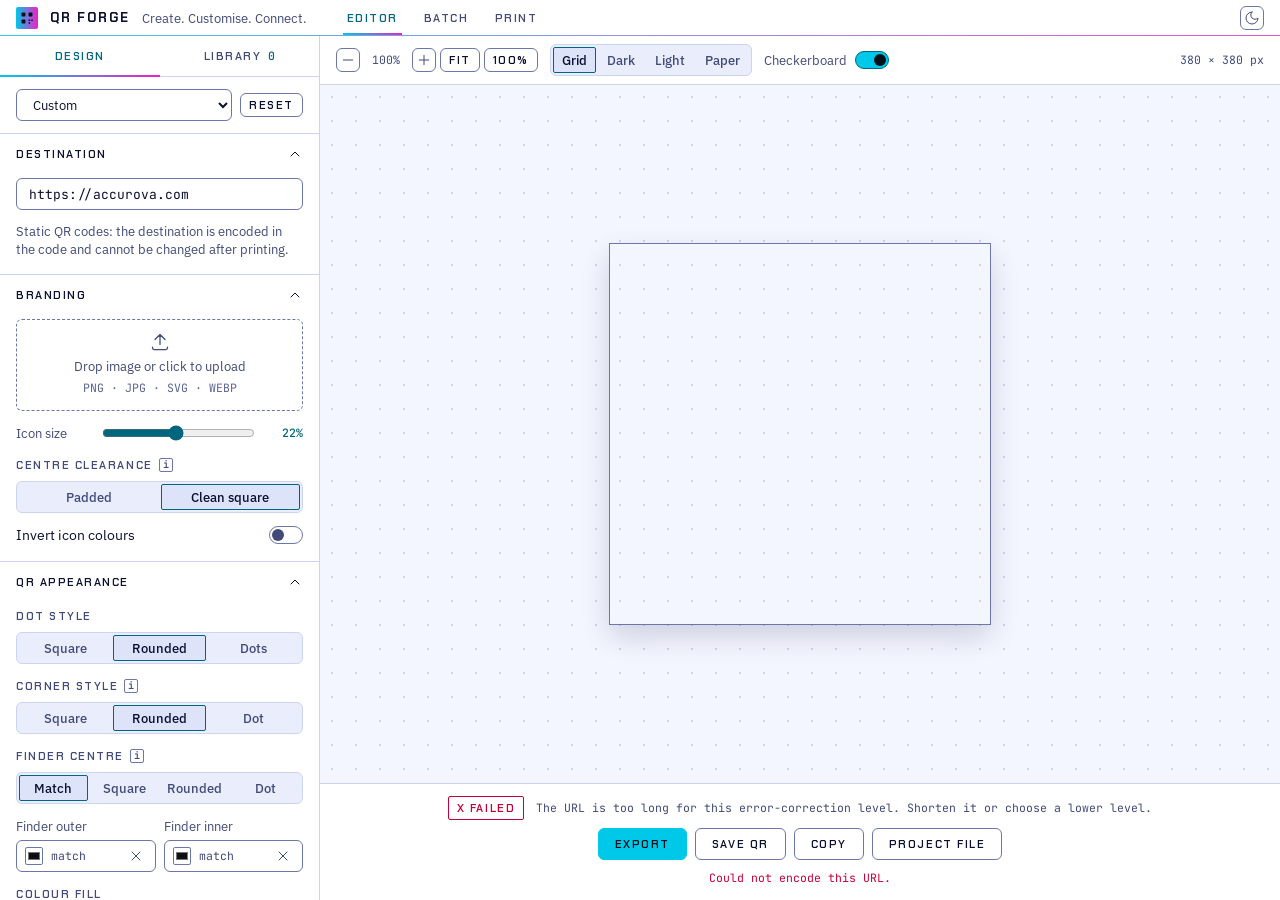
==== commit 102fe7e5: "feat: presets, rendered-image scan validation, SVG/PDF export, library tools, project files, batch a" ====
--- a/index.html
+++ b/index.html
@@ -4,336 +4,52 @@
 <meta charset="UTF-8">
 <meta name="viewport" content="width=device-width, initial-scale=1.0">
 <title>QR Forge — Accurova</title>
+<meta name="description" content="QR Forge: create, customise and connect. Design QR codes with a logo, gradients and frames, check they scan, and export PNG, SVG or PDF.">
 <link rel="preconnect" href="https://fonts.googleapis.com">
 <link rel="preconnect" href="https://fonts.gstatic.com" crossorigin>
 <link href="https://fonts.googleapis.com/css2?family=Chakra+Petch:wght@500;600;700&family=IBM+Plex+Sans:wght@400;500;600&family=JetBrains+Mono:wght@400;500&display=swap" rel="stylesheet">
+<link rel="stylesheet" href="css/tokens.css">
+<link rel="stylesheet" href="css/app.css">
 <script src="https://cdnjs.cloudflare.com/ajax/libs/qrcode-generator/1.4.4/qrcode.js"></script>
-<style>
-/* Julian Unified UI tokens (from thebooleanjulian-branding/dist/tokens.css) */
-:root {
-  color-scheme: dark light;
-  --font-display: "Chakra Petch", "Rajdhani", system-ui, sans-serif;
-  --font-sans: "IBM Plex Sans", system-ui, -apple-system, "Segoe UI", sans-serif;
-  --font-mono: "JetBrains Mono", ui-monospace, "Cascadia Code", Consolas, monospace;
-  --space-1: 4px;
-  --space-2: 8px;
-  --space-3: 12px;
-  --space-4: 16px;
-  --space-5: 24px;
-  --space-6: 32px;
-  --space-7: 48px;
-  --radius-sm: 2px;
-  --radius-md: 6px;
-  --radius-lg: 10px;
-  --radius-pill: 999px;
-  --control-sm: 24px;
-  --control-md: 32px;
-  --control-lg: 40px;
-  --titlebar: 36px;
-  --statusbar: 24px;
-  --sidebar: 208px;
-  --dur-fast: 120ms;
-  --dur-base: 200ms;
-  --dur-slow: 360ms;
-  --ease-out: cubic-bezier(0.2, 0.8, 0.2, 1);
-  --bg: #05060d;
-  --surface: #0b0e1a;
-  --surface-raised: #121629;
-  --surface-overlay: #1a2040;
-  --scrim: rgba(2, 3, 8, 0.72);
-  --line: #262d52;
-  --line-strong: #6370b6;
-  --ink: #e8ecff;
-  --ink-muted: #9ca5d4;
-  --ink-faint: #8089bd;
-  --cyan: #00e5ff;
-  --magenta: #ff2bd6;
-  --cyan-ink: #19e6ff;
-  --magenta-ink: #ff6be2;
-  --cyan-tint: rgba(0, 229, 255, 0.10);
-  --magenta-tint: rgba(255, 43, 214, 0.12);
-  --on-accent: #02101a;
-  --focus-ring: var(--cyan-ink);
-  --success: #2de2a6;
-  --warning: #ffc233;
-  --danger: #ff6482;
-  --glow-cyan: 0 0 0 1px rgba(0, 229, 255, 0.55), 0 0 18px rgba(0, 229, 255, 0.30);
-  --glow-magenta: 0 0 0 1px rgba(255, 43, 214, 0.55), 0 0 18px rgba(255, 43, 214, 0.30);
-  --elevation: 0 12px 32px rgba(0, 0, 0, 0.55);
-}
-@media (prefers-color-scheme: light) {
-  :root:not([data-theme="dark"]) {
-    --bg: #f3f5ff;
-    --surface: #ffffff;
-    --surface-raised: #eaeefc;
-    --surface-overlay: #dde3f9;
-    --scrim: rgba(11, 16, 48, 0.38);
-    --line: #cdd4f0;
-    --line-strong: #6c76a8;
-    --ink: #0b1030;
-    --ink-muted: #414a78;
-    --ink-faint: #5a6391;
-    --cyan: #00c8e8;
-    --magenta: #f01fc8;
-    --cyan-ink: #00657d;
-    --magenta-ink: #a8008a;
-    --cyan-tint: rgba(0, 101, 125, 0.08);
-    --magenta-tint: rgba(168, 0, 138, 0.08);
-    --on-accent: #02101a;
-    --success: #00704f;
-    --warning: #7f5400;
-    --danger: #c4003a;
-    --glow-cyan: 0 0 0 1px rgba(0, 101, 125, 0.60), 0 4px 14px rgba(0, 200, 232, 0.28);
-    --glow-magenta: 0 0 0 1px rgba(168, 0, 138, 0.60), 0 4px 14px rgba(240, 31, 200, 0.25);
-    --elevation: 0 12px 28px rgba(11, 16, 48, 0.16);
-  }
-}
-:root[data-theme="light"] {
-  --bg: #f3f5ff;
-  --surface: #ffffff;
-  --surface-raised: #eaeefc;
-  --surface-overlay: #dde3f9;
-  --scrim: rgba(11, 16, 48, 0.38);
-  --line: #cdd4f0;
-  --line-strong: #6c76a8;
-  --ink: #0b1030;
-  --ink-muted: #414a78;
-  --ink-faint: #5a6391;
-  --cyan: #00c8e8;
-  --magenta: #f01fc8;
-  --cyan-ink: #00657d;
-  --magenta-ink: #a8008a;
-  --cyan-tint: rgba(0, 101, 125, 0.08);
-  --magenta-tint: rgba(168, 0, 138, 0.08);
-  --on-accent: #02101a;
-  --success: #00704f;
-  --warning: #7f5400;
-  --danger: #c4003a;
-  --glow-cyan: 0 0 0 1px rgba(0, 101, 125, 0.60), 0 4px 14px rgba(0, 200, 232, 0.28);
-  --glow-magenta: 0 0 0 1px rgba(168, 0, 138, 0.60), 0 4px 14px rgba(240, 31, 200, 0.25);
-  --elevation: 0 12px 28px rgba(11, 16, 48, 0.16);
-}
-:root[data-theme="dark"] {
-  --bg: #05060d;
-  --surface: #0b0e1a;
-  --surface-raised: #121629;
-  --surface-overlay: #1a2040;
-  --scrim: rgba(2, 3, 8, 0.72);
-  --line: #262d52;
-  --line-strong: #6370b6;
-  --ink: #e8ecff;
-  --ink-muted: #9ca5d4;
-  --ink-faint: #8089bd;
-  --cyan: #00e5ff;
-  --magenta: #ff2bd6;
-  --cyan-ink: #19e6ff;
-  --magenta-ink: #ff6be2;
-  --cyan-tint: rgba(0, 229, 255, 0.10);
-  --magenta-tint: rgba(255, 43, 214, 0.12);
-  --on-accent: #02101a;
-  --focus-ring: var(--cyan-ink);
-  --success: #2de2a6;
-  --warning: #ffc233;
-  --danger: #ff6482;
-  --glow-cyan: 0 0 0 1px rgba(0, 229, 255, 0.55), 0 0 18px rgba(0, 229, 255, 0.30);
-  --glow-magenta: 0 0 0 1px rgba(255, 43, 214, 0.55), 0 0 18px rgba(255, 43, 214, 0.30);
-  --elevation: 0 12px 32px rgba(0, 0, 0, 0.55);
-}
-
-
-*,*::before,*::after{box-sizing:border-box;margin:0;padding:0}
-html,body{height:100%;background:var(--bg);color:var(--ink);font-family:var(--font-sans);font-size:14px;line-height:20px;}
-button,input,select{font:inherit;color:inherit;}
-.app{display:flex;flex-direction:column;height:100vh;overflow:hidden;}
-:focus-visible{outline:2px solid var(--focus-ring);outline-offset:2px;}
-svg.i{width:16px;height:16px;fill:none;stroke:currentColor;stroke-width:1.5;stroke-linecap:round;stroke-linejoin:round;flex-shrink:0;}
-
-/* Title bar */
-.hdr{display:flex;align-items:center;gap:var(--space-3);height:var(--titlebar);padding:0 var(--space-4);background:var(--surface);border-bottom:1px solid var(--line);flex-shrink:0;position:relative;}
-.hdr::after{content:'';position:absolute;left:0;right:0;bottom:-1px;height:1px;background:linear-gradient(90deg,var(--cyan),var(--magenta));opacity:.7;}
-.logo{width:22px;height:22px;background:linear-gradient(90deg,var(--cyan),var(--magenta));border-radius:var(--radius-sm);display:flex;align-items:center;justify-content:center;flex-shrink:0;}
-.htitle{font-family:var(--font-display);font-size:13px;font-weight:700;letter-spacing:.14em;text-transform:uppercase;}
-.tagline{font-size:12.5px;color:var(--ink-muted);}
-.hright{margin-left:auto;display:flex;align-items:center;gap:var(--space-2);}
-.label,.sl2,.badge,.btn,.ptab,.sum{font-family:var(--font-display);font-size:11px;line-height:14px;font-weight:600;letter-spacing:.14em;text-transform:uppercase;}
-.badge{display:inline-flex;align-items:center;gap:6px;height:var(--control-sm);padding:0 var(--space-2);border:1px solid var(--line-strong);border-radius:var(--radius-sm);color:var(--ink-muted);}
-.badge--cyan{color:var(--cyan-ink);background:var(--cyan-tint);border-color:var(--cyan-ink);}
-.badge--magenta{color:var(--magenta-ink);background:var(--magenta-tint);border-color:var(--magenta-ink);}
-.badge--success{color:var(--success);border-color:var(--success);}
-.badge--warning{color:var(--warning);border-color:var(--warning);}
-.badge--danger{color:var(--danger);border-color:var(--danger);}
-.badge[hidden]{display:none;}
-.live-dot{width:6px;height:6px;border-radius:var(--radius-pill);background:var(--magenta);box-shadow:var(--glow-magenta);}
-.iconbtn{display:inline-flex;align-items:center;justify-content:center;width:var(--control-sm);height:var(--control-sm);background:transparent;border:1px solid var(--line-strong);border-radius:var(--radius-md);color:var(--ink-muted);cursor:pointer;transition:all var(--dur-fast) var(--ease-out);}
-.iconbtn:hover{color:var(--cyan-ink);border-color:var(--cyan-ink);background:var(--cyan-tint);}
-
-/* Layout */
-.body{display:flex;flex:1;overflow:hidden;}
-.panel{width:320px;background:var(--surface);border-right:1px solid var(--line);display:flex;flex-direction:column;overflow:hidden;flex-shrink:0;}
-.ptabs{display:flex;border-bottom:1px solid var(--line);flex-shrink:0;}
-.ptab{flex:1;height:var(--control-lg);border:none;background:transparent;color:var(--ink-muted);cursor:pointer;position:relative;transition:color var(--dur-base) var(--ease-out);}
-.ptab:hover{color:var(--cyan-ink);}
-.ptab[aria-selected="true"]{color:var(--cyan-ink);}
-.ptab[aria-selected="true"]::after{content:'';position:absolute;left:0;right:0;bottom:-1px;height:2px;background:linear-gradient(90deg,var(--cyan),var(--magenta));}
-.lbadge{margin-left:6px;font-family:var(--font-mono);font-size:11.5px;letter-spacing:.02em;font-weight:500;color:var(--cyan-ink);}
-#vD,#vL{flex:1;overflow-y:auto;}
-#vL{padding:var(--space-2);}
-#vD::-webkit-scrollbar,#vL::-webkit-scrollbar{width:6px;}
-#vD::-webkit-scrollbar-thumb,#vL::-webkit-scrollbar-thumb{background:var(--line);border-radius:var(--radius-pill);}
-
-/* Collapsible sections */
-.sect{border-bottom:1px solid var(--line);}
-.sum{display:flex;align-items:center;gap:var(--space-2);height:var(--control-lg);padding:0 var(--space-4);cursor:pointer;list-style:none;color:var(--ink-muted);user-select:none;transition:color var(--dur-fast) var(--ease-out);}
-.sum::-webkit-details-marker{display:none;}
-.sum:hover{color:var(--cyan-ink);background:var(--cyan-tint);}
-.sum .chev{margin-left:auto;transition:transform var(--dur-base) var(--ease-out);}
-.sect[open]>.sum{color:var(--ink);}
-.sect[open]>.sum .chev{transform:rotate(180deg);}
-.sum .badge{height:20px;font-size:10px;letter-spacing:.1em;}
-.sect__body{padding:var(--space-1) var(--space-4) var(--space-4);display:flex;flex-direction:column;gap:var(--space-3);}
-.sublbl{font-family:var(--font-display);font-size:11px;font-weight:600;letter-spacing:.14em;text-transform:uppercase;color:var(--ink-muted);margin-bottom:6px;display:flex;align-items:center;gap:6px;}
-.hint{font-size:12.5px;line-height:18px;color:var(--ink-muted);}
-.tip{display:inline-flex;align-items:center;justify-content:center;width:14px;height:14px;border:1px solid var(--line-strong);border-radius:var(--radius-sm);font-family:var(--font-mono);font-size:10px;letter-spacing:0;color:var(--ink-muted);cursor:help;text-transform:none;}
-
-/* Fields */
-.input,input[type=url],input[type=text],select{width:100%;height:var(--control-md);background:var(--surface);border:1px solid var(--line-strong);border-radius:var(--radius-md);padding:0 var(--space-3);color:var(--ink);font-family:var(--font-mono);font-size:13px;outline:none;transition:border-color var(--dur-fast) var(--ease-out),box-shadow var(--dur-fast) var(--ease-out);}
-select{font-family:var(--font-sans);}
-input[type=url]:focus,input[type=text]:focus,select:focus{border-color:var(--cyan-ink);box-shadow:var(--glow-cyan);}
-input[aria-invalid="true"]{border-color:var(--danger);}
-.ferr{font-size:12.5px;color:var(--danger);display:none;margin-top:6px;}
-input::placeholder{color:var(--ink-faint);}
-.upz{border:1px dashed var(--line-strong);border-radius:var(--radius-md);padding:var(--space-3);text-align:center;cursor:pointer;position:relative;overflow:hidden;transition:border-color var(--dur-base) var(--ease-out),background var(--dur-base) var(--ease-out);}
-.upz:hover,.upz.drag,.upz:focus-within{border-color:var(--cyan-ink);background:var(--cyan-tint);}
-.upz input[type=file]{position:absolute;inset:0;opacity:0;cursor:pointer;width:100%;height:100%;}
-.uph{pointer-events:none;color:var(--ink-muted);}
-.uph svg{width:20px;height:20px;margin:0 auto 4px;display:block;}
-.upt{font-size:12.5px;}
-.ups{font-family:var(--font-mono);font-size:11.5px;color:var(--ink-faint);margin-top:2px;}
-.upprev{display:none;align-items:center;gap:var(--space-2);pointer-events:none;}
-.upprev.on{display:flex;}
-.pthumb{width:34px;height:34px;border-radius:var(--radius-sm);object-fit:cover;border:1px solid var(--line);}
-.pinfo{text-align:left;flex:1;min-width:0;}
-.pinfo strong{font-size:12.5px;font-weight:500;display:block;white-space:nowrap;overflow:hidden;text-overflow:ellipsis;}
-.pinfo small{color:var(--ink-muted);font-size:12px;}
-.pclr{pointer-events:all;position:relative;z-index:1;background:none;border:1px solid transparent;border-radius:var(--radius-sm);color:var(--ink-muted);cursor:pointer;padding:4px;display:inline-flex;}
-.pclr:hover{color:var(--danger);border-color:var(--danger);}
-.seg{display:flex;gap:2px;background:var(--surface-raised);padding:2px;border:1px solid var(--line);border-radius:var(--radius-md);}
-.sbtn{flex:1;height:26px;padding:0 4px;border-radius:var(--radius-sm);border:1px solid transparent;background:transparent;color:var(--ink-muted);font-size:12.5px;font-weight:500;cursor:pointer;transition:all var(--dur-fast) var(--ease-out);white-space:nowrap;}
-.sbtn:hover{color:var(--cyan-ink);}
-.sbtn.on{background:var(--surface-overlay);color:var(--ink);border-color:var(--cyan-ink);}
-.sr{display:flex;align-items:center;gap:var(--space-2);}
-.sr .sl{font-size:12.5px;color:var(--ink-muted);width:78px;flex-shrink:0;}
-.sr input[type=range]{flex:1;accent-color:var(--cyan-ink);min-width:0;}
-.sv{font-family:var(--font-mono);font-size:11.5px;font-weight:500;color:var(--cyan-ink);min-width:40px;text-align:right;}
-.crow{display:flex;gap:var(--space-2);}
-.citem{flex:1;min-width:0;}
-.citem>label{font-size:12.5px;color:var(--ink-muted);display:block;margin-bottom:4px;}
-.csw{display:flex;align-items:center;gap:var(--space-2);height:var(--control-md);background:var(--surface);border:1px solid var(--line-strong);border-radius:var(--radius-md);padding:0 var(--space-2);cursor:pointer;}
-.csw:focus-within{border-color:var(--cyan-ink);box-shadow:var(--glow-cyan);}
-.csw input[type=color]{width:18px;height:18px;border:1px solid var(--line-strong);border-radius:var(--radius-sm);background:none;cursor:pointer;padding:0;}
-.chex{font-family:var(--font-mono);font-size:11.5px;color:var(--ink-muted);}
-.trow{display:flex;align-items:center;justify-content:space-between;gap:var(--space-3);}
-.trow .tl{font-size:14px;}
-.tog{width:34px;height:18px;flex-shrink:0;background:var(--surface);border:1px solid var(--line-strong);border-radius:var(--radius-pill);position:relative;cursor:pointer;transition:background var(--dur-base) var(--ease-out),border-color var(--dur-base) var(--ease-out);}
-.tog::after{content:'';position:absolute;width:12px;height:12px;background:var(--ink-muted);border-radius:var(--radius-pill);top:2px;left:2px;transition:transform var(--dur-base) var(--ease-out),background var(--dur-base) var(--ease-out);}
-.tog[aria-checked="true"]{background:var(--cyan);border-color:var(--cyan-ink);}
-.tog[aria-checked="true"]::after{transform:translateX(16px);background:var(--on-accent);}
-.opts{display:none;flex-direction:column;gap:var(--space-3);}
-.opts.on{display:flex;}
-
-/* Scan check list */
-.checks{list-style:none;display:flex;flex-direction:column;gap:6px;}
-.checks li{display:flex;gap:var(--space-2);font-size:12.5px;line-height:18px;}
-.g{font-family:var(--font-mono);font-weight:500;width:16px;height:16px;border:1px solid currentColor;border-radius:var(--radius-sm);display:inline-flex;align-items:center;justify-content:center;font-size:11px;line-height:1;flex-shrink:0;margin-top:1px;}
-.g.ok{color:var(--success);}.g.warn{color:var(--warning);}.g.fail{color:var(--danger);}.g.info{color:var(--cyan-ink);}
-
-/* Library */
-.lib-empty{text-align:center;padding:var(--space-7) var(--space-4);color:var(--ink-muted);font-size:12.5px;line-height:22px;}
-.lib-empty strong{color:var(--cyan-ink);font-weight:500;}
-.lib-note{padding:var(--space-2) 2px var(--space-1);font-family:var(--font-mono);font-size:11.5px;color:var(--ink-faint);text-align:center;}
-.lcard{background:var(--surface-raised);border:1px solid var(--line);border-radius:var(--radius-lg);padding:var(--space-3);margin-bottom:var(--space-2);transition:border-color var(--dur-fast) var(--ease-out);}
-.lcard.active{background:var(--surface-overlay);border-color:var(--cyan-ink);}
-.lcard-top{display:flex;gap:var(--space-3);}
-.lthumb{width:54px;height:54px;border-radius:var(--radius-sm);object-fit:cover;flex-shrink:0;background:var(--surface);border:1px solid var(--line);}
-.linfo{flex:1;min-width:0;}
-.lname{font-size:14px;font-weight:600;white-space:nowrap;overflow:hidden;text-overflow:ellipsis;}
-.lurl{font-family:var(--font-mono);font-size:11.5px;color:var(--ink-muted);white-space:nowrap;overflow:hidden;text-overflow:ellipsis;}
-.ldate{font-family:var(--font-mono);font-size:11.5px;color:var(--ink-faint);}
-.lbot{display:flex;align-items:center;gap:var(--space-2);margin-top:var(--space-3);border-top:1px solid var(--line);padding-top:var(--space-3);}
-.sctr{display:flex;align-items:baseline;gap:6px;flex:1;min-width:0;}
-.snum{font-family:var(--font-mono);font-size:13px;font-weight:500;color:var(--cyan-ink);}
-.slbl{font-family:var(--font-mono);font-size:11.5px;color:var(--ink-muted);white-space:nowrap;overflow:hidden;text-overflow:ellipsis;}
-.xbtn{height:var(--control-sm);padding:0 var(--space-2);border-radius:var(--radius-md);font-family:var(--font-display);font-size:11px;font-weight:600;letter-spacing:.14em;text-transform:uppercase;cursor:pointer;border:1px solid var(--line-strong);background:transparent;color:var(--ink-muted);transition:all var(--dur-fast) var(--ease-out);white-space:nowrap;}
-.xbtn:hover{border-color:var(--cyan-ink);color:var(--cyan-ink);background:var(--cyan-tint);}
-.xbtn.del:hover{border-color:var(--danger);color:var(--danger);background:transparent;}
-
-/* Preview */
-.preview{flex:1;display:flex;flex-direction:column;align-items:center;justify-content:center;padding:var(--space-6);gap:var(--space-4);position:relative;overflow:auto;
-  background-image:radial-gradient(var(--line) 1px,transparent 1px);background-size:24px 24px;}
-.cwrap{overflow:hidden;box-shadow:0 0 0 1px var(--line-strong),var(--elevation);max-width:100%;}
-.cwrap.tr{background-color:var(--surface-raised);background-image:linear-gradient(45deg,var(--surface-overlay) 25%,transparent 25%,transparent 75%,var(--surface-overlay) 75%),linear-gradient(45deg,var(--surface-overlay) 25%,transparent 25%,transparent 75%,var(--surface-overlay) 75%);background-size:16px 16px;background-position:0 0,8px 8px;}
-canvas{display:block;max-width:100%;height:auto;}
-.arow{display:flex;gap:var(--space-2);flex-wrap:wrap;justify-content:center;}
-.btn{display:inline-flex;align-items:center;gap:var(--space-2);height:var(--control-md);padding:0 var(--space-4);border-radius:var(--radius-md);cursor:pointer;background:var(--surface);color:var(--ink);border:1px solid var(--line-strong);transition:all var(--dur-fast) var(--ease-out);}
-.btn:hover{border-color:var(--cyan-ink);color:var(--cyan-ink);background:var(--cyan-tint);}
-.btn--primary{background:var(--cyan);color:var(--on-accent);border-color:var(--cyan);}
-.btn--primary:hover{background:var(--cyan);color:var(--on-accent);box-shadow:var(--glow-cyan);}
-.btn--ghost{background:transparent;}
-.status{font-family:var(--font-mono);font-size:11.5px;color:var(--ink-faint);min-height:16px;text-align:center;}
-.status.ok{color:var(--success);}
-.status.bad{color:var(--danger);}
-
-/* Modal */
-.modal-overlay{display:none;position:fixed;inset:0;background:var(--scrim);z-index:100;align-items:center;justify-content:center;}
-.modal-overlay.on{display:flex;}
-.modal{background:var(--surface-raised);border:1px solid var(--line-strong);border-radius:var(--radius-lg);padding:var(--space-5);width:320px;max-width:calc(100vw - 32px);box-shadow:var(--elevation);display:flex;flex-direction:column;gap:var(--space-4);}
-.modal-title{font-family:var(--font-display);font-size:11px;font-weight:600;letter-spacing:.14em;text-transform:uppercase;color:var(--cyan-ink);}
-.modal-row{display:flex;gap:var(--space-2);justify-content:flex-end;}
-
-@media (max-width:800px){
-  html,body{height:auto;}
-  .app{height:auto;overflow:visible;}
-  .body{flex-direction:column;overflow:visible;}
-  .panel{width:100%;border-right:none;border-bottom:1px solid var(--line);}
-  #vD,#vL{overflow:visible;}
-  .tagline{display:none;}
-}
-@media (prefers-reduced-motion:reduce){*,*::before,*::after{transition:none!important;animation:none!important;}}
-</style>
 </head>
 <body>
 <div class="app">
   <header class="hdr">
     <div class="logo" aria-hidden="true">
       <svg width="14" height="14" viewBox="0 0 18 18" fill="none">
-        <rect x="2" y="2" width="5" height="5" rx="1" fill="#02101a"/>
-        <rect x="11" y="2" width="5" height="5" rx="1" fill="#02101a"/>
-        <rect x="2" y="11" width="5" height="5" rx="1" fill="#02101a"/>
-        <rect x="11" y="11" width="2" height="2" rx=".4" fill="#02101a"/>
-        <rect x="14.5" y="11" width="2" height="2" rx=".4" fill="#02101a"/>
-        <rect x="11" y="14.5" width="2" height="2" rx=".4" fill="#02101a"/>
+        <rect x="2" y="2" width="5" height="5" rx="1" fill="#02101a"/><rect x="11" y="2" width="5" height="5" rx="1" fill="#02101a"/>
+        <rect x="2" y="11" width="5" height="5" rx="1" fill="#02101a"/><rect x="11" y="11" width="2" height="2" rx=".4" fill="#02101a"/>
+        <rect x="14.5" y="11" width="2" height="2" rx=".4" fill="#02101a"/><rect x="11" y="14.5" width="2" height="2" rx=".4" fill="#02101a"/>
       </svg>
     </div>
     <span class="htitle">QR Forge</span>
     <span class="tagline">Create. Customise. Connect.</span>
+    <nav class="nav" role="tablist" aria-label="Mode">
+      <button class="ntab" role="tab" id="nE" aria-selected="true" data-view="E" type="button">Editor</button>
+      <button class="ntab" role="tab" id="nB" aria-selected="false" data-view="B" type="button" tabindex="-1">Batch</button>
+      <button class="ntab" role="tab" id="nP" aria-selected="false" data-view="P" type="button" tabindex="-1">Print</button>
+    </nav>
     <div class="hright">
       <span class="badge badge--magenta" id="sPill" hidden><span class="live-dot"></span><span id="pillName">-</span></span>
-      <span class="badge badge--cyan">accurova</span>
       <button class="iconbtn" id="themeBtn" type="button" aria-label="Switch theme" title="Switch theme">
         <svg class="i" viewBox="0 0 24 24"><path d="M12 3a6 6 0 0 0 9 9 9 9 0 1 1-9-9Z"/></svg>
       </button>
     </div>
   </header>
 
-  <div class="body">
+  <!-- ================= EDITOR ================= -->
+  <div class="body" id="viewE">
     <div class="panel">
       <div class="ptabs" role="tablist" aria-label="Panel">
         <button class="ptab" id="tD" role="tab" aria-selected="true" aria-controls="vD" type="button">Design</button>
         <button class="ptab" id="tL" role="tab" aria-selected="false" aria-controls="vL" type="button" tabindex="-1">Library<span class="lbadge" id="libCnt">0</span></button>
       </div>
 
-      <!-- DESIGN -->
       <div id="vD" role="tabpanel" aria-labelledby="tD">
+        <div class="presetbar">
+          <select id="preset" aria-label="Design preset" title="Apply a preset. You can keep customising afterwards."></select>
+          <button class="btn btn--sm" type="button" id="resetBtn" title="Reset every design setting to its default">Reset</button>
+        </div>
 
         <details class="sect" data-sec="dest" open>
           <summary class="sum">Destination<svg class="i chev" viewBox="0 0 24 24"><path d="m6 9 6 6 6-6"/></svg></summary>
@@ -342,6 +58,7 @@
               <input type="url" id="urlIn" aria-label="Destination URL" aria-describedby="urlErr" placeholder="https://accurova.com" value="https://accurova.com" spellcheck="false">
               <div class="ferr" id="urlErr" role="alert">x Enter a valid URL, including https://</div>
             </div>
+            <div class="hint">Static QR codes: the destination is encoded in the code and cannot be changed after printing.</div>
           </div>
         </details>
 
@@ -349,7 +66,7 @@
           <summary class="sum">Branding<svg class="i chev" viewBox="0 0 24 24"><path d="m6 9 6 6 6-6"/></svg></summary>
           <div class="sect__body">
             <div class="upz" id="upZ">
-              <input type="file" id="iconFile" accept="image/*" aria-label="Centre icon">
+              <input type="file" id="iconFile" accept="image/png,image/jpeg,image/webp,image/gif,image/svg+xml" aria-label="Centre icon">
               <div class="uph" id="upH">
                 <svg class="i" viewBox="0 0 24 24"><path d="M12 3v12M6 9l6-6 6 6M3 18v1a2 2 0 002 2h14a2 2 0 002-2v-1"/></svg>
                 <div class="upt">Drop image or click to upload</div>
@@ -358,7 +75,7 @@
               <div class="upprev" id="upP">
                 <img class="pthumb" id="pThumb" src="" alt="">
                 <div class="pinfo"><strong id="pName">icon.png</strong><small>Click to change</small></div>
-                <button class="pclr" type="button" onclick="clearIcon(event)" aria-label="Remove icon"><svg class="i" viewBox="0 0 24 24"><path d="M18 6 6 18M6 6l12 12"/></svg></button>
+                <button class="pclr" type="button" id="clrIcon" aria-label="Remove icon"><svg class="i" viewBox="0 0 24 24"><path d="M18 6 6 18M6 6l12 12"/></svg></button>
               </div>
             </div>
             <div class="sr" title="Icon width as a share of the QR area. Larger icons hide more modules.">
@@ -367,7 +84,7 @@
               <span class="sv" id="iSzV">22%</span>
             </div>
             <div>
-              <div class="sublbl">Centre clearance <span class="tip" title="Clean square removes the modules under the icon. Padded keeps them and draws a backing plate behind the icon.">i</span></div>
+              <div class="sublbl">Centre clearance <span class="tip" title="Clean square removes the modules under the icon. Padded also clears a backing plate around it.">i</span></div>
               <div class="seg" id="clrSeg">
                 <button class="sbtn" type="button" data-v="padded">Padded</button>
                 <button class="sbtn on" type="button" data-v="square">Clean square</button>
@@ -392,7 +109,7 @@
               </div>
             </div>
             <div>
-              <div class="sublbl">Corner style <span class="tip" title="Shape of the outer ring of the three corner finder patterns.">i</span></div>
+              <div class="sublbl">Corner style <span class="tip" title="Shape of the outer ring of the three finder patterns.">i</span></div>
               <div class="seg" id="crnSeg">
                 <button class="sbtn" type="button" data-v="square">Square</button>
                 <button class="sbtn on" type="button" data-v="rounded">Rounded</button>
@@ -409,6 +126,22 @@
               </div>
             </div>
             <div class="crow">
+              <div class="citem"><label for="finOut">Finder outer</label>
+                <div class="csw"><input type="color" id="finOut" value="#0d0f14"><span class="chex" id="finOutH">match</span><button class="clr" type="button" data-clear="finOut" aria-label="Use the module colour for the outer finder" title="Match module colour"><svg class="i" viewBox="0 0 24 24"><path d="M18 6 6 18M6 6l12 12"/></svg></button></div>
+              </div>
+              <div class="citem"><label for="finIn">Finder inner</label>
+                <div class="csw"><input type="color" id="finIn" value="#0d0f14"><span class="chex" id="finInH">match</span><button class="clr" type="button" data-clear="finIn" aria-label="Use the module colour for the inner finder" title="Match module colour"><svg class="i" viewBox="0 0 24 24"><path d="M18 6 6 18M6 6l12 12"/></svg></button></div>
+              </div>
+            </div>
+            <div>
+              <div class="sublbl">Colour fill</div>
+              <div class="seg" id="gmSeg">
+                <button class="sbtn on" type="button" data-v="none">Solid</button>
+                <button class="sbtn" type="button" data-v="linear">Linear</button>
+                <button class="sbtn" type="button" data-v="radial">Radial</button>
+              </div>
+            </div>
+            <div class="crow" id="solidRow">
               <div class="citem"><label for="fgC">Foreground</label>
                 <div class="csw"><input type="color" id="fgC" value="#0d0f14"><span class="chex" id="fgH">#0d0f14</span></div>
               </div>
@@ -416,16 +149,13 @@
                 <div class="csw"><input type="color" id="bgC" value="#ffffff"><span class="chex" id="bgH">#ffffff</span></div>
               </div>
             </div>
-            <div class="trow">
-              <span class="tl">Gradient</span>
-              <button class="tog" type="button" role="switch" aria-checked="false" aria-label="Gradient" data-key="grad"></button>
-            </div>
             <div class="opts" id="gradOpts">
-              <div class="citem"><label for="fg2C">Second colour</label>
-                <div class="csw"><input type="color" id="fg2C" value="#0a6e8a"><span class="chex" id="fg2H">#0a6e8a</span></div>
-              </div>
-              <div class="sr"><span class="sl">Angle</span><input type="range" id="gAng" aria-label="Gradient angle" min="0" max="345" step="15" value="45"><span class="sv" id="gAngV">45°</span></div>
-              <div class="hint">Keep both colours dark against a light background so scanners can read the code.</div>
+              <div class="stops" id="stops"></div>
+              <div class="sr" id="angRow"><span class="sl">Angle</span><input type="range" id="gAng" aria-label="Gradient angle" min="0" max="360" step="15" value="45"><span class="sv" id="gAngV">45°</span></div>
+              <div class="citem"><label for="bgC2">Background</label>
+                <div class="csw"><input type="color" id="bgC2" value="#ffffff"><span class="chex" id="bgH2">#ffffff</span></div>
+              </div>
+              <div class="hint">Keep every stop dark against a light background so scanners can read the code.</div>
             </div>
           </div>
         </details>
@@ -452,16 +182,9 @@
               <button class="tog" type="button" role="switch" aria-checked="false" aria-label="Show label" data-key="lbl"></button>
             </div>
             <div class="opts" id="lblOpts">
-              <input type="text" id="lblTxt" aria-label="Label text" placeholder="e.g. Scan to visit" value="Scan to visit">
+              <input type="text" id="lblTxt" aria-label="Label text" placeholder="e.g. Scan to visit" value="Scan to visit" maxlength="80">
               <div class="sr"><span class="sl">Font size</span><input type="range" id="lblSz" aria-label="Label font size" min="10" max="32" step="1" value="16"><span class="sv" id="lblSzV">16px</span></div>
-              <div class="citem"><label for="lblFont">Font</label>
-                <select id="lblFont">
-                  <option value="IBM Plex Sans">IBM Plex Sans</option>
-                  <option value="Chakra Petch">Chakra Petch</option>
-                  <option value="JetBrains Mono">JetBrains Mono</option>
-                  <option value="system-ui">System</option>
-                </select>
-              </div>
+              <div class="citem"><label for="lblFont">Font</label><select id="lblFont"></select></div>
               <div>
                 <div class="sublbl">Alignment</div>
                 <div class="seg" id="alSeg">
@@ -473,6 +196,37 @@
               <div class="citem"><label for="lblC">Label colour</label>
                 <div class="csw"><input type="color" id="lblC" value="#0d0f14"><span class="chex" id="lblCH">#0d0f14</span></div>
               </div>
+              <div class="hint">Hidden while a frame is active; the frame carries its own text.</div>
+            </div>
+          </div>
+        </details>
+
+        <details class="sect" data-sec="frame">
+          <summary class="sum">Frame<svg class="i chev" viewBox="0 0 24 24"><path d="m6 9 6 6 6-6"/></svg></summary>
+          <div class="sect__body">
+            <div class="citem"><label for="frame">Template</label>
+              <select id="frame">
+                <option value="none">None</option>
+                <option value="scan-me">Scan me</option>
+                <option value="scan-here">Scan here</option>
+                <option value="visit-website">Visit website</option>
+                <option value="view-portfolio">View portfolio</option>
+                <option value="custom">Custom text</option>
+              </select>
+            </div>
+            <div class="opts" id="frameOpts">
+              <input type="text" id="frameText" aria-label="Custom frame text" placeholder="Custom text" maxlength="40">
+              <div class="crow">
+                <div class="citem"><label for="frameC">Frame colour</label>
+                  <div class="csw"><input type="color" id="frameC" value="#0d0f14"><span class="chex" id="frameCH">#0d0f14</span></div>
+                </div>
+                <div class="citem"><label for="frameTxtC">Text colour</label>
+                  <div class="csw"><input type="color" id="frameTxtC" value="#ffffff"><span class="chex" id="frameTxtCH">#ffffff</span></div>
+                </div>
+              </div>
+              <div class="citem"><label for="frameFont">Typography</label><select id="frameFont"></select></div>
+              <div class="sr"><span class="sl">Radius</span><input type="range" id="frameRad" aria-label="Frame radius" min="0" max="40" step="2" value="16"><span class="sv" id="frameRadV">16px</span></div>
+              <div class="sr" title="Space between the frame edge and the QR code. The code keeps its own quiet zone."><span class="sl">Padding</span><input type="range" id="framePad" aria-label="Frame padding" min="8" max="40" step="2" value="16"><span class="sv" id="framePadV">16px</span></div>
             </div>
           </div>
         </details>
@@ -488,490 +242,241 @@
                 <button class="sbtn" type="button" data-v="Q">Q 25%</button>
                 <button class="sbtn on" type="button" data-v="H">H 30%</button>
               </div>
-              <div class="hint" id="ecDesc" style="margin-top:6px;">H · 30% recovery — best with centre icon</div>
+              <div class="hint" id="ecDesc" style="margin-top:6px;"></div>
             </div>
             <div class="sr" title="Extra empty modules around the code, added inside the padding. The QR standard asks for 4 modules in total.">
               <span class="sl">Quiet zone</span>
               <input type="range" id="qZ" aria-label="Quiet zone" min="0" max="8" step="1" value="0">
               <span class="sv" id="qZV">0 mod</span>
             </div>
+            <div class="trow" title="Keeps the icon clear of the finder patterns and draws timing and alignment patterns as solid modules.">
+              <span class="tl">Protect structure</span>
+              <button class="tog" type="button" role="switch" aria-checked="true" aria-label="Protect structure" data-key="protect"></button>
+            </div>
             <div>
               <div class="sublbl">Scan check</div>
               <ul class="checks" id="checks" aria-live="polite"></ul>
-            </div>
-          </div>
-        </details>
-      </div>
-
-      <!-- LIBRARY -->
+              <div class="fixes" id="fixes"></div>
+            </div>
+          </div>
+        </details>
+      </div>
+
       <div id="vL" role="tabpanel" aria-labelledby="tL" style="display:none;">
+        <div class="libbar">
+          <input type="text" id="libQ" aria-label="Search saved QRs" placeholder="Search name or URL" autocomplete="off">
+          <div class="row">
+            <select id="libSort" aria-label="Sort">
+              <option value="modified">Recently modified</option>
+              <option value="created">Newest created</option>
+              <option value="name">Name A–Z</option>
+              <option value="scans">Most scans</option>
+            </select>
+            <select id="libFilter" aria-label="Filter">
+              <option value="all">All designs</option>
+              <option value="logo">With logo</option>
+              <option value="nologo">No logo</option>
+              <option value="gradient">Gradient</option>
+              <option value="frame">Framed</option>
+              <option value="transparent">Transparent</option>
+            </select>
+          </div>
+          <div class="row">
+            <div class="seg" id="libView" role="group" aria-label="View">
+              <button class="sbtn on" type="button" data-v="list">List</button>
+              <button class="sbtn" type="button" data-v="grid">Grid</button>
+            </div>
+            <button class="btn btn--sm" type="button" id="impBtn" title="Import a QR Forge project (.json)">Import</button>
+            <input type="file" id="impFile" accept="application/json,.json" hidden>
+          </div>
+        </div>
         <div class="lib-note">Stored locally in this browser</div>
         <div id="libList"></div>
       </div>
     </div>
 
-    <!-- PREVIEW -->
     <main class="preview">
-      <div class="cwrap" id="cwrap"><canvas id="qrC" width="380" height="380" role="img" aria-label="QR code preview"></canvas></div>
-      <span class="badge" id="vBadge" hidden></span>
-      <div class="arow">
-        <button class="btn btn--primary" type="button" onclick="dlPNG()">Export PNG</button>
-        <button class="btn" type="button" id="saveBtn" onclick="saveQR()">Save QR</button>
-        <button class="btn btn--ghost" type="button" onclick="copyQR()">Copy</button>
-      </div>
-      <div class="status" id="st" role="status"></div>
+      <div class="ptool" role="toolbar" aria-label="Preview">
+        <div class="tgrp">
+          <button class="iconbtn" type="button" id="zOut" aria-label="Zoom out" title="Zoom out"><svg class="i" viewBox="0 0 24 24"><path d="M5 12h14"/></svg></button>
+          <span class="zv" id="zVal">100%</span>
+          <button class="iconbtn" type="button" id="zIn" aria-label="Zoom in" title="Zoom in"><svg class="i" viewBox="0 0 24 24"><path d="M12 5v14M5 12h14"/></svg></button>
+          <button class="btn btn--sm" type="button" id="zFit" title="Fit to screen">Fit</button>
+          <button class="btn btn--sm" type="button" id="zReset" title="Reset zoom to 100%">100%</button>
+        </div>
+        <div class="seg" id="pbgSeg" role="group" aria-label="Preview background">
+          <button class="sbtn on" type="button" data-v="grid" title="Default grid">Grid</button>
+          <button class="sbtn" type="button" data-v="dark" title="Dark background">Dark</button>
+          <button class="sbtn" type="button" data-v="light" title="Light background">Light</button>
+          <button class="sbtn" type="button" data-v="paper" title="Paper background">Paper</button>
+        </div>
+        <div class="trow" style="gap:var(--space-2)">
+          <span class="sub">Checkerboard</span>
+          <button class="tog" type="button" role="switch" aria-checked="true" aria-label="Checkerboard transparency preview" id="checkTog"></button>
+        </div>
+        <span class="dims" id="dims">380 × 380 px</span>
+      </div>
+      <div class="stage" id="stage">
+        <div class="cwrap" id="cwrap"><canvas id="qrC" width="380" height="380" role="img" aria-label="QR code preview"></canvas></div>
+      </div>
+      <div class="pfoot">
+        <div class="vrow">
+          <span class="badge" id="vBadge" hidden></span>
+          <span class="vdetail" id="vDetail"></span>
+        </div>
+        <div class="arow">
+          <button class="btn btn--primary" type="button" id="expBtn">Export</button>
+          <button class="btn" type="button" id="saveBtn">Save QR</button>
+          <button class="btn btn--ghost" type="button" id="copyBtn">Copy</button>
+          <button class="btn btn--ghost" type="button" id="projBtn" title="Download this design as a project file (.json)">Project file</button>
+        </div>
+        <div class="status" id="st" role="status"></div>
+      </div>
     </main>
   </div>
-</div>
-
-<!-- Save name modal -->
-<div class="modal-overlay" id="saveModal">
-  <div class="modal" role="dialog" aria-modal="true" aria-labelledby="mTitle">
-    <div class="modal-title" id="mTitle">Name this QR</div>
-    <input type="text" id="modalName" aria-label="QR name" placeholder="e.g. Event Booth 2026" maxlength="60">
-    <div class="modal-row">
-      <button class="btn" type="button" onclick="closeModal()">Cancel</button>
-      <button class="btn btn--primary" type="button" onclick="confirmSave()">Save</button>
+
+  <!-- ================= BATCH ================= -->
+  <div class="view" id="viewB" hidden>
+    <div class="side">
+      <h2>Batch generation</h2>
+      <p class="sub">Generates one QR code per row, using the design currently set in the Editor.</p>
+      <div class="dz" id="bDz"><input type="file" id="bFile" accept=".csv,text/csv,text/plain" aria-label="CSV file">Drop a CSV or click to choose</div>
+      <div class="sub" id="bFileInfo"></div>
+      <div id="bMap" hidden style="flex-direction:column;gap:var(--space-3);">
+        <label class="chk"><input type="checkbox" id="bHeader" checked> First row is a header</label>
+        <div class="field"><label for="bUrl">Destination column</label><select id="bUrl"></select></div>
+        <div class="field"><label for="bName">Name column (optional)</label><select id="bName"></select></div>
+        <label class="chk"><input type="checkbox" id="bSkipDup" checked> Skip duplicate destinations</label>
+        <div class="field"><label for="bFmt">Format</label>
+          <select id="bFmt"><option value="png">PNG</option><option value="svg">SVG</option></select></div>
+        <div class="field" id="bSizeF"><label for="bSize">PNG width</label>
+          <select id="bSize"><option value="380">380 px (standard)</option><option value="760">760 px</option><option value="1520">1520 px (high)</option><option value="3040">3040 px (print)</option></select></div>
+        <button class="btn btn--primary" type="button" id="bGen">Generate</button>
+      </div>
+      <div class="progress" id="bProg" hidden><i></i></div>
+    </div>
+    <div class="main">
+      <div style="display:flex;gap:var(--space-3);align-items:center;flex-wrap:wrap;">
+        <h2 id="bTitle">Rows</h2>
+        <span class="badge" id="bCount" hidden></span>
+        <button class="btn btn--sm" type="button" id="bZip" hidden>Download all (ZIP)</button>
+      </div>
+      <div class="lib-empty" id="bEmpty">Upload a CSV to see its rows here.<br>One column needs to hold the destination URL.</div>
+      <div class="tablewrap" id="bTableWrap" hidden>
+        <table class="table"><thead><tr><th>#</th><th>Name</th><th>Destination</th><th>Status</th><th>QR</th><th></th></tr></thead><tbody id="bBody"></tbody></table>
+      </div>
+    </div>
+  </div>
+
+  <!-- ================= PRINT ================= -->
+  <div class="view" id="viewP" hidden>
+    <div class="side">
+      <h2>Print composition</h2>
+      <p class="sub">Lays out the current design on a page at true size. PDF output keeps the QR as vector shapes.</p>
+      <div class="field"><label for="pLayout">Layout</label><select id="pLayout"></select></div>
+      <div class="crow">
+        <div class="citem"><label for="pW">Width (mm)</label><input type="number" id="pW" min="20" max="1000" step="1"></div>
+        <div class="citem"><label for="pH">Height (mm)</label><input type="number" id="pH" min="20" max="1000" step="1"></div>
+      </div>
+      <div class="crow">
+        <div class="citem"><label for="pM">Margin (mm)</label><input type="number" id="pM" min="0" step="1"></div>
+        <div class="citem"><label for="pQ">QR width (mm)</label><input type="number" id="pQ" min="5" step="1"></div>
+      </div>
+      <div class="sr"><span class="sl">QR X</span><input type="range" id="pQX" min="0" max="100" aria-label="QR horizontal position"><span class="sv" id="pQXV"></span></div>
+      <div class="sr"><span class="sl">QR Y</span><input type="range" id="pQY" min="0" max="100" aria-label="QR vertical position"><span class="sv" id="pQYV"></span></div>
+      <div class="crow">
+        <div class="citem"><label for="pCols">Across</label><input type="number" id="pCols" min="1" max="10" step="1"></div>
+        <div class="citem"><label for="pRows">Down</label><input type="number" id="pRows" min="1" max="10" step="1"></div>
+      </div>
+      <div class="hint">Across × down repeats the layout on one page, for sheets of stickers or labels.</div>
+      <div class="field"><label for="pT1">Headline</label><input type="text" id="pT1" maxlength="80"></div>
+      <div class="crow">
+        <div class="citem"><label for="pT1S">Size (pt)</label><input type="number" id="pT1S" min="4" max="200" step="1"></div>
+        <div class="citem"><label for="pT1A">Align</label><select id="pT1A"><option value="left">Left</option><option value="center">Centre</option><option value="right">Right</option></select></div>
+      </div>
+      <div class="sr"><span class="sl">X</span><input type="range" id="pT1X" min="0" max="100" aria-label="Headline horizontal position"><span class="sv" id="pT1XV"></span></div>
+      <div class="sr"><span class="sl">Y</span><input type="range" id="pT1Y" min="0" max="100" aria-label="Headline vertical position"><span class="sv" id="pT1YV"></span></div>
+      <div class="field"><label for="pT2">Supporting text</label><input type="text" id="pT2" maxlength="80"></div>
+      <div class="crow">
+        <div class="citem"><label for="pT2S">Size (pt)</label><input type="number" id="pT2S" min="4" max="200" step="1"></div>
+        <div class="citem"><label for="pT2A">Align</label><select id="pT2A"><option value="left">Left</option><option value="center">Centre</option><option value="right">Right</option></select></div>
+      </div>
+      <div class="sr"><span class="sl">X</span><input type="range" id="pT2X" min="0" max="100" aria-label="Supporting text horizontal position"><span class="sv" id="pT2XV"></span></div>
+      <div class="sr"><span class="sl">Y</span><input type="range" id="pT2Y" min="0" max="100" aria-label="Supporting text vertical position"><span class="sv" id="pT2YV"></span></div>
+      <button class="btn btn--primary" type="button" id="pPdf">Export PDF</button>
+      <div class="status" id="pSt" role="status"></div>
+    </div>
+    <div class="main">
+      <h2>Page preview <span class="sub" id="pDims"></span></h2>
+      <canvas class="pagecv" id="pCv" aria-label="Print layout preview"></canvas>
     </div>
   </div>
 </div>
 
-<script>
-/* ---------- State ---------- */
-const DEFAULTS={
-  url:'https://accurova.com',
-  iSz:22,iClear:'square',iInvert:false,
-  dots:'rounded',crn:'rounded',eye:'match',
-  fg:'#0d0f14',bg:'#ffffff',grad:false,fg2:'#0a6e8a',gAng:45,
-  sz:380,pad:20,bRd:0,transp:false,qZ:0,
-  lbl:false,lblTxt:'Scan to visit',lblSz:16,lblFont:'IBM Plex Sans',lblAl:'center',lblC:'#0d0f14',
-  ec:'H'
-};
-const S=Object.assign({},DEFAULTS,{iconImg:null,iconB64:null,invImg:null,sid:null});
-const KEYS=Object.keys(DEFAULTS);
-let rt=null;
-const sched=()=>{clearTimeout(rt);rt=setTimeout(render,55);};
-const $=id=>document.getElementById(id);
-const esc=s=>String(s==null?'':s).replace(/[&<>"']/g,c=>({'&':'&amp;','<':'&lt;','>':'&gt;','"':'&quot;',"'":'&#39;'}[c]));
-const store={
-  get(k){try{return localStorage.getItem(k);}catch{return null;}},
-  set(k,v){try{localStorage.setItem(k,v);}catch{}}
-};
-
-/* ---------- Drawing helpers ---------- */
-function rp(ctx,x,y,w,h,r){
-  r=Math.min(r,w/2,h/2);
-  if(r<=0){ctx.rect(x,y,w,h);return;}
-  ctx.moveTo(x+r,y);ctx.lineTo(x+w-r,y);ctx.arcTo(x+w,y,x+w,y+r,r);
-  ctx.lineTo(x+w,y+h-r);ctx.arcTo(x+w,y+h,x+w-r,y+h,r);
-  ctx.lineTo(x+r,y+h);ctx.arcTo(x,y+h,x,y+h-r,r);
-  ctx.lineTo(x,y+r);ctx.arcTo(x,y,x+r,y,r);
-  ctx.closePath();
-}
-function rr(ctx,x,y,w,h,r){ctx.beginPath();rp(ctx,x,y,w,h,r);ctx.fill();}
-function finder(ctx,x,y,cs,sty,eye,fill){
-  const r7=sty==='square'?0:sty==='rounded'?cs*1.3:cs*7*.5;
-  const es=eye==='match'?sty:eye;
-  const r3=es==='square'?0:es==='rounded'?cs*.65:cs*3*.5;
-  ctx.fillStyle=fill;
-  ctx.beginPath();
-  rp(ctx,x,y,7*cs,7*cs,r7);
-  rp(ctx,x+cs,y+cs,5*cs,5*cs,Math.max(0,r7-cs*.5));
-  ctx.fill('evenodd');
-  rr(ctx,x+2*cs,y+2*cs,3*cs,3*cs,r3);
-}
-function paintFor(ctx,x0,y0,size){
-  if(!S.grad)return S.fg;
-  const a=S.gAng*Math.PI/180,cx=x0+size/2,cy=y0+size/2,dx=Math.cos(a)*size/2,dy=Math.sin(a)*size/2;
-  const g=ctx.createLinearGradient(cx-dx,cy-dy,cx+dx,cy+dy);
-  g.addColorStop(0,S.fg);g.addColorStop(1,S.fg2);return g;
-}
-function getIcon(){
-  if(!S.iconImg)return null;
-  if(!S.iInvert)return S.iconImg;
-  if(S.invImg)return S.invImg;
-  const iw=S.iconImg.naturalWidth||200,ih=S.iconImg.naturalHeight||200;
-  const c=document.createElement('canvas');c.width=iw;c.height=ih;
-  const x=c.getContext('2d');x.drawImage(S.iconImg,0,0);
-  const d=x.getImageData(0,0,iw,ih);
-  for(let i=0;i<d.data.length;i+=4){d.data[i]=255-d.data[i];d.data[i+1]=255-d.data[i+1];d.data[i+2]=255-d.data[i+2];}
-  x.putImageData(d,0,0);
-  const inv=new Image();inv.src=c.toDataURL();S.invImg=inv;return inv;
-}
-
-/* ---------- Render ---------- */
-let layout={n:0,cs:0};
-function render(){
-  const url=S.url.trim();if(!url)return;
-  let qr;try{qr=qrcode(0,S.ec);qr.addData(url);qr.make();}catch(e){setStatus('Could not encode this URL. Shorten it or lower error correction.',false);return;}
-  const n=qr.getModuleCount();
-  const lH=S.lbl?(S.lblSz*1.6+16):0;
-  const cw=S.sz,ch=S.sz+lH;
-  const cv=$('qrC');
-  cv.width=cw;cv.height=ch;
-  const ctx=cv.getContext('2d');
-  ctx.clearRect(0,0,cw,ch);
-  if(!S.transp){ctx.fillStyle=S.bg;rr(ctx,0,0,cw,ch,S.bRd);}
-  const cs=(S.sz-2*S.pad)/(n+2*S.qZ),area=cs*n,ox=S.pad+S.qZ*cs,oy=ox;
-  layout={n,cs};
-  const fill=paintFor(ctx,ox,oy,area);
-  let iz=null;
-  if(S.iconImg&&S.iClear==='square'){
-    const isz=area*(S.iSz/100);
-    iz={x:ox+(area-isz)/2,y:oy+(area-isz)/2,w:isz,h:isz};
-  }
-  const fc=new Set();
-  [[0,0],[0,n-7],[n-7,0]].forEach(([r0,c0])=>{for(let r=r0;r<r0+7;r++)for(let c=c0;c<c0+7;c++)fc.add(r*200+c);});
-  ctx.fillStyle=fill;
-  for(let r=0;r<n;r++)for(let c=0;c<n;c++){
-    if(fc.has(r*200+c)||!qr.isDark(r,c))continue;
-    const dx=ox+c*cs,dy=oy+r*cs;
-    if(iz&&dx<iz.x+iz.w&&dx+cs>iz.x&&dy<iz.y+iz.h&&dy+cs>iz.y)continue;
-    if(S.dots==='dots'){ctx.beginPath();ctx.arc(dx+cs/2,dy+cs/2,cs*.44,0,Math.PI*2);ctx.fill();}
-    else if(S.dots==='rounded')rr(ctx,dx+.5,dy+.5,cs-1,cs-1,cs*.3);
-    else ctx.fillRect(dx,dy,cs,cs);
-  }
-  finder(ctx,ox,oy,cs,S.crn,S.eye,fill);
-  finder(ctx,ox+(n-7)*cs,oy,cs,S.crn,S.eye,fill);
-  finder(ctx,ox,oy+(n-7)*cs,cs,S.crn,S.eye,fill);
-  const icon=getIcon();
-  if(icon){
-    const isz=area*(S.iSz/100);
-    const ix=ox+(area-isz)/2,iy=oy+(area-isz)/2;
-    if(S.iClear==='padded'){
-      const bp=isz*.13;
-      ctx.save();
-      if(S.transp){ctx.globalCompositeOperation='destination-out';ctx.fillStyle='#000';}
-      else ctx.fillStyle=S.bg;
-      rr(ctx,ix-bp,iy-bp,isz+bp*2,isz+bp*2,(isz+bp*2)*.2);
-      ctx.restore();
-    }
-    ctx.save();ctx.beginPath();rp(ctx,ix,iy,isz,isz,isz*.15);ctx.clip();
-    ctx.drawImage(icon,ix,iy,isz,isz);ctx.restore();
-  }
-  if(S.lbl&&S.lblTxt){
-    ctx.fillStyle=S.lblC;
-    ctx.font=`500 ${S.lblSz}px '${S.lblFont}',system-ui,sans-serif`;
-    ctx.textBaseline='top';
-    const al=S.lblAl,x=al==='left'?S.pad:al==='right'?cw-S.pad:cw/2;
-    ctx.textAlign=al;
-    ctx.fillText(S.lblTxt,x,S.sz+S.lblSz*.15);
-  }
-  $('cwrap').classList.toggle('tr',S.transp);
-  $('cwrap').style.borderRadius=S.bRd+'px';
-  runChecks(cv,url);
-}
-
-/* ---------- Scan check ---------- */
-function lum(hex){
-  const v=[1,3,5].map(i=>parseInt(hex.substr(i,2),16)/255).map(c=>c<=.03928?c/12.92:Math.pow((c+.055)/1.055,2.4));
-  return .2126*v[0]+.7152*v[1]+.0722*v[2];
-}
-function contrast(a,b){const x=lum(a),y=lum(b);return (Math.max(x,y)+.05)/(Math.min(x,y)+.05);}
-const REC={L:.07,M:.15,Q:.25,H:.30};
-let scanRes=null,scanTok=0;
-function staticChecks(){
-  const out=[];
-  const{n,cs}=layout;
-  const cols=S.grad?[S.fg,S.fg2]:[S.fg];
-  if(S.transp){
-    out.push({l:'warn',t:'Transparent background: contrast depends on the surface you place the code on.'});
-  }else{
-    const c=Math.min(...cols.map(f=>contrast(f,S.bg)));
-    const inverted=cols.some(f=>lum(f)>lum(S.bg));
-    const txt='Contrast '+c.toFixed(1)+':1';
-    if(c<3)out.push({l:'fail',t:txt+'. Too low to scan. Darken the foreground or lighten the background.'});
-    else if(c<4.5)out.push({l:'warn',t:txt+'. Readable, but higher contrast scans faster.'});
-    else out.push({l:'ok',t:txt+'.'});
-    if(inverted)out.push({l:'warn',t:'Light code on a dark background. Some scanners cannot read inverted codes.'});
-  }
-  if(S.iconImg){
-    const f=S.iClear==='padded'?Math.pow(S.iSz/100*1.26,2):Math.pow(S.iSz/100,2);
-    const rec=REC[S.ec];
-    const pct=Math.round(f*100)+'% of the code hidden, '+S.ec+' recovers '+Math.round(rec*100)+'%.';
-    if(f>rec)out.push({l:'fail',t:pct+' Shrink the icon or raise error correction.'});
-    else if(f>rec*.6)out.push({l:'warn',t:pct+' Close to the limit. Test with a phone.'});
-    else out.push({l:'ok',t:'Icon covers '+Math.round(f*100)+'% of the code, within '+S.ec+' recovery.'});
-  }
-  const q=n?(S.pad/cs+S.qZ):0;
-  if(n){
-    const qt='Quiet zone '+q.toFixed(1)+' modules.';
-    if(q<1)out.push({l:'fail',t:qt+' Add padding or quiet zone; the standard asks for 4.'});
-    else if(q<1.5)out.push({l:'warn',t:qt+' Below 1.5, some scanners miss the code. The standard asks for 4.'});
-    else out.push({l:'ok',t:qt});
-    if(cs<3)out.push({l:'warn',t:'Modules are '+cs.toFixed(1)+' px. Increase the QR size or shorten the URL.'});
-  }
-  return out;
-}
-function runChecks(cv,url){
-  const tok=++scanTok;
-  scanRes=null;showChecks();
-  if(!('BarcodeDetector' in window)){scanRes={l:'info',t:'Decode test unavailable in this browser. Test with a phone before printing.'};showChecks();return;}
-  const t=document.createElement('canvas');t.width=cv.width;t.height=cv.height;
-  const x=t.getContext('2d');x.fillStyle='#fff';x.fillRect(0,0,t.width,t.height);x.drawImage(cv,0,0);
-  new BarcodeDetector({formats:['qr_code']}).detect(t).then(r=>{
-    if(tok!==scanTok)return;
-    const hit=r.find(b=>b.rawValue===url);
-    scanRes=hit?{l:'ok',t:'Decode test passed.'}:{l:'fail',t:'Decode test failed. This browser could not read the code.'};
-    showChecks();
-  }).catch(()=>{if(tok!==scanTok)return;scanRes={l:'info',t:'Decode test unavailable. Test with a phone before printing.'};showChecks();});
-}
-function showChecks(){
-  const list=staticChecks();if(scanRes)list.push(scanRes);
-  const G={ok:'✓',warn:'!',fail:'x',info:'i'};
-  $('checks').innerHTML=list.map(c=>`<li><span class="g ${c.l}" aria-hidden="true">${G[c.l]}</span><span>${esc(c.t)}</span></li>`).join('');
-  const lv=list.some(c=>c.l==='fail')?'fail':list.some(c=>c.l==='warn')?'warn':'ok';
-  const B={ok:['badge badge--success','✓ Scannable'],warn:['badge badge--warning','! Check settings'],fail:['badge badge--danger','x May not scan']}[lv];
-  [$('vBadge'),$('vBadgeS')].forEach(b=>{b.hidden=false;b.className=B[0]+(b.id==='vBadgeS'?' ':'');b.textContent=B[1];});
-}
-
-/* ---------- Icon ---------- */
-const iconFileEl=$('iconFile'),upZ=$('upZ');
-upZ.addEventListener('dragover',e=>{e.preventDefault();upZ.classList.add('drag');});
-upZ.addEventListener('dragleave',()=>upZ.classList.remove('drag'));
-upZ.addEventListener('drop',e=>{e.preventDefault();upZ.classList.remove('drag');const f=e.dataTransfer.files[0];if(f&&f.type.startsWith('image/'))loadIcon(f);});
-iconFileEl.addEventListener('change',e=>{if(e.target.files[0])loadIcon(e.target.files[0]);});
-function loadIcon(file){
-  const r=new FileReader();
-  r.onload=ev=>{
-    const img=new Image();
-    img.onload=()=>{
-      S.iconImg=img;S.invImg=null;
-      S.iconB64=compress(img);
-      $('pThumb').src=ev.target.result;
-      $('pName').textContent=file.name;
-      $('upH').style.display='none';
-      $('upP').classList.add('on');
-      render();
-    };img.src=ev.target.result;
-  };r.readAsDataURL(file);
-}
-function compress(img){
-  const M=256,s=Math.min(1,M/Math.max(img.naturalWidth||200,img.naturalHeight||200));
-  const c=document.createElement('canvas');
-  c.width=Math.round((img.naturalWidth||200)*s);c.height=Math.round((img.naturalHeight||200)*s);
-  c.getContext('2d').drawImage(img,0,0,c.width,c.height);return c.toDataURL('image/png');
-}
-function clearIcon(e){
-  e.stopPropagation();S.iconImg=null;S.iconB64=null;S.invImg=null;iconFileEl.value='';
-  $('upP').classList.remove('on');$('upH').style.display='';render();
-}
-
-/* ---------- Controls ---------- */
-const SLIDERS=[['iSz','iSz','%'],['qSz','sz','px'],['qPd','pad','px'],['bRd','bRd','px'],['lblSz','lblSz','px'],['qZ','qZ',' mod'],['gAng','gAng','°']];
-SLIDERS.forEach(([id,k,sfx])=>{
-  $(id).addEventListener('input',e=>{S[k]=+e.target.value;$(id+'V').textContent=e.target.value+sfx;sched();});
-});
-const SEGS=[['dotSeg','dots'],['crnSeg','crn'],['eyeSeg','eye'],['clrSeg','iClear'],['ecSeg','ec'],['alSeg','lblAl']];
-const ecD={L:'L · 7% recovery — smallest QR',M:'M · 15% recovery — general use',Q:'Q · 25% recommended with icon',H:'H · 30% recovery — best with centre icon'};
-SEGS.forEach(([id,k])=>{
-  $(id).querySelectorAll('.sbtn').forEach(b=>b.addEventListener('click',()=>{
-    S[k]=b.dataset.v;
-    if(k==='ec')$('ecDesc').textContent=ecD[S.ec];
-    syncSegs();sched();
-  }));
-});
-function syncSegs(){
-  SEGS.forEach(([id,k])=>$(id).querySelectorAll('.sbtn').forEach(b=>{
-    const on=b.dataset.v===S[k];b.classList.toggle('on',on);b.setAttribute('aria-pressed',on);
-  }));
-}
-const COLORS=[['fgC','fgH','fg'],['fg2C','fg2H','fg2'],['bgC','bgH','bg'],['lblC','lblCH','lblC']];
-COLORS.forEach(([id,hid,k])=>{
-  $(id).addEventListener('input',e=>{S[k]=e.target.value;$(hid).textContent=e.target.value;sched();});
-});
-document.querySelectorAll('.tog').forEach(t=>t.addEventListener('click',()=>{
-  const k=t.dataset.key;S[k]=!S[k];if(k==='iInvert')S.invImg=null;syncToggles();sched();
-}));
-function syncToggles(){
-  document.querySelectorAll('.tog').forEach(t=>t.setAttribute('aria-checked',!!S[t.dataset.key]));
-  $('lblOpts').classList.toggle('on',S.lbl);
-  $('gradOpts').classList.toggle('on',S.grad);
-  $('trHint').hidden=!S.transp;
-}
-$('lblTxt').addEventListener('input',e=>{S.lblTxt=e.target.value;sched();});
-$('lblFont').addEventListener('change',e=>{S.lblFont=e.target.value;loadFont();sched();});
-function loadFont(){
-  if(S.lblFont==='system-ui'||!document.fonts)return;
-  document.fonts.load(`500 ${S.lblSz}px "${S.lblFont}"`).then(sched).catch(()=>{});
-}
-$('urlIn').addEventListener('input',e=>{
-  const v=e.target.value.trim();let ok=false;try{new URL(v);ok=true;}catch{}
-  $('urlErr').style.display=ok||!v?'none':'block';
-  e.target.setAttribute('aria-invalid',!ok&&!!v);
-  if(ok||!v){S.url=v||'';sched();}
-});
-
-/* Collapsible sections: remember open state */
-const SECKEY='qrforge_sections';
-let secState={};try{secState=JSON.parse(store.get(SECKEY)||'{}');}catch{}
-document.querySelectorAll('details.sect').forEach(d=>{
-  const k=d.dataset.sec;if(k in secState)d.open=!!secState[k];
-  d.addEventListener('toggle',()=>{secState[k]=d.open;store.set(SECKEY,JSON.stringify(secState));});
-});
-
-/* Tabs */
-function tab(t){
-  $('vD').style.display=t==='D'?'':'none';
-  $('vL').style.display=t==='L'?'':'none';
-  [['tD','D'],['tL','L']].forEach(([id,v])=>{
-    const on=t===v;$(id).setAttribute('aria-selected',on);$(id).tabIndex=on?0:-1;
-  });
-  if(t==='L')renderLib();
-}
-$('tD').addEventListener('click',()=>tab('D'));
-$('tL').addEventListener('click',()=>tab('L'));
-document.querySelector('.ptabs').addEventListener('keydown',e=>{
-  if(e.key==='ArrowRight'||e.key==='ArrowLeft'){const t=e.target.id==='tD'?'L':'D';tab(t);$('t'+t).focus();}
-});
-
-/* Theme */
-const root=document.documentElement;
-const savedTheme=store.get('qrforge_theme');if(savedTheme==='dark'||savedTheme==='light')root.dataset.theme=savedTheme;
-$('themeBtn').addEventListener('click',()=>{
-  const cur=root.dataset.theme||(matchMedia('(prefers-color-scheme: light)').matches?'light':'dark');
-  const next=cur==='dark'?'light':'dark';root.dataset.theme=next;store.set('qrforge_theme',next);
-});
-
-/* ---------- Library ---------- */
-const DB='qrforge_v2';
-const loadLib=()=>{try{return JSON.parse(localStorage.getItem(DB)||'[]');}catch{return[];}};
-const saveLib=l=>localStorage.setItem(DB,JSON.stringify(l));
-const updCnt=()=>$('libCnt').textContent=loadLib().length;
-const mkThumb=()=>{const s=$('qrC'),tc=document.createElement('canvas');tc.width=80;tc.height=80;tc.getContext('2d').drawImage(s,0,0,s.width,s.height,0,0,80,80);return tc.toDataURL('image/png');};
-const snap=()=>{const o={iconB64:S.iconB64};KEYS.forEach(k=>o[k]=S[k]);return o;};
-
-function saveQR(){
-  const lib=loadLib();
-  if(S.sid){
-    const i=lib.findIndex(e=>e.id===S.sid);
-    if(i>=0){lib[i].settings=snap();lib[i].thumbnail=mkThumb();saveLib(lib);updCnt();setStatus('QR updated',true);renderLib();return;}
-  }
-  const mn=$('modalName');
-  mn.value=S.lblTxt||'My QR';
-  $('saveModal').classList.add('on');
-  setTimeout(()=>mn.focus(),80);
-}
-function closeModal(){$('saveModal').classList.remove('on');}
-function confirmSave(){
-  const name=$('modalName').value.trim()||'Unnamed QR';
-  closeModal();
-  const lib=loadLib();
-  const entry={id:'qr_'+Date.now(),name,settings:snap(),thumbnail:mkThumb(),created:Date.now(),scanCount:0,scanLog:[]};
-  lib.unshift(entry);saveLib(lib);S.sid=entry.id;syncPill();updCnt();
-  setStatus(`Saved as "${entry.name}"`,true);renderLib();
-}
-document.addEventListener('keydown',e=>{if(e.key==='Enter'&&$('saveModal').classList.contains('on'))confirmSave();if(e.key==='Escape')closeModal();});
-function loadQR(id){
-  const e=loadLib().find(x=>x.id===id);if(!e)return;
-  const s=e.settings;
-  /* Defaults first, so designs saved before newer settings existed load cleanly. */
-  Object.assign(S,DEFAULTS,s,{iconImg:null,invImg:null,iconB64:s.iconB64||null,sid:id});
-  if(s.iconB64){
-    const img=new Image();
-    img.onload=()=>{S.iconImg=img;S.invImg=null;render();};
-    img.src=s.iconB64;
-    $('pThumb').src=s.iconB64;
-    $('pName').textContent='(saved icon)';
-    $('upH').style.display='none';
-    $('upP').classList.add('on');
-  } else {
-    $('upP').classList.remove('on');
-    $('upH').style.display='';
-  }
-  syncUI();syncPill();tab('D');loadFont();render();
-}
-function deleteQR(id){
-  if(!confirm('Delete this saved QR?'))return;
-  saveLib(loadLib().filter(e=>e.id!==id));
-  if(S.sid===id){S.sid=null;syncPill();}
-  updCnt();renderLib();
-}
-function logScan(id){
-  const lib=loadLib();const e=lib.find(x=>x.id===id);if(!e)return;
-  e.scanCount=(e.scanCount||0)+1;(e.scanLog=e.scanLog||[]).push(Date.now());
-  saveLib(lib);
-  const el=$('sn_'+id);if(el)el.textContent=e.scanCount;
-  setStatus(`Scan logged — ${e.scanCount} total`,true);
-}
-function renderLib(){
-  const lib=loadLib();const c=$('libList');
-  if(!lib.length){c.innerHTML='<div class="lib-empty">No saved QRs yet.<br>Design one, then choose<br><strong>Save QR</strong></div>';return;}
-  c.innerHTML=lib.map(e=>{
-    const d=new Date(e.created).toLocaleDateString('en-SG',{day:'numeric',month:'short',year:'numeric'});
-    const lastScan=e.scanLog&&e.scanLog.length?new Date(e.scanLog[e.scanLog.length-1]).toLocaleDateString('en-SG',{day:'numeric',month:'short'}):'—';
-    const id=esc(e.id);
-    return`<div class="lcard${S.sid===e.id?' active':''}">
-      <div class="lcard-top">
-        <img class="lthumb" src="${esc(e.thumbnail||'')}" alt="">
-        <div class="linfo">
-          <div class="lname">${esc(e.name)}</div>
-          <div class="lurl">${esc((e.settings||{}).url||'')}</div>
-          <div class="ldate">Created ${d}</div>
-        </div>
-      </div>
-      <div class="lbot">
-        <div class="sctr">
-          <span class="snum" id="sn_${id}">${e.scanCount||0}</span>
-          <span class="slbl">scans · last ${lastScan}</span>
-        </div>
-        <button class="xbtn" type="button" onclick="logScan('${id}')" title="Log a scan" aria-label="Log a scan">+1</button>
-        <button class="xbtn" type="button" onclick="loadQR('${id}')">Load</button>
-        <button class="xbtn del" type="button" onclick="deleteQR('${id}')">Delete</button>
-      </div>
-    </div>`;
-  }).join('');
-}
-function syncPill(){
-  const pill=$('sPill');const btn=$('saveBtn');
-  if(S.sid){const e=loadLib().find(x=>x.id===S.sid);if(e){pill.hidden=false;$('pillName').textContent=e.name;btn.textContent='Update QR';return;}}
-  pill.hidden=true;btn.textContent='Save QR';
-}
-function syncUI(){
-  $('urlIn').value=S.url;
-  SLIDERS.forEach(([id,k,sfx])=>{$(id).value=S[k];$(id+'V').textContent=S[k]+sfx;});
-  syncSegs();
-  COLORS.forEach(([id,hid,k])=>{$(id).value=S[k];$(hid).textContent=S[k];});
-  syncToggles();
-  $('lblTxt').value=S.lblTxt;
-  $('lblFont').value=S.lblFont;
-  $('ecDesc').textContent=ecD[S.ec];
-}
-
-/* ---------- Export ---------- */
-const fileName=()=>(S.sid?(loadLib().find(e=>e.id===S.sid)||{}).name||'qr':'qr').replace(/[^a-z0-9]/gi,'_').toLowerCase()+'.png';
-function dlPNG(){
-  const a=document.createElement('a');
-  a.download=fileName();
-  a.href=$('qrC').toDataURL('image/png');a.click();
-  setStatus('Exported as PNG',true);
-}
-async function copyQR(){
-  const canvas=$('qrC');
-  if(navigator.clipboard&&window.ClipboardItem){
-    try{
-      const blob=await new Promise(res=>canvas.toBlob(res,'image/png'));
-      await navigator.clipboard.write([new ClipboardItem({'image/png':blob})]);
-      setStatus('Copied to clipboard',true);return;
-    }catch(e){}
-  }
-  try{
-    await navigator.clipboard.writeText(canvas.toDataURL('image/png'));
-    setStatus('Data URL copied (paste into browser to view)',true);
-  }catch(e){
-    const a=document.createElement('a');
-    a.download=fileName();
-    a.href=canvas.toDataURL('image/png');a.click();
-    setStatus('Clipboard unavailable — downloaded instead',true);
-  }
-}
-let stT=null;
-function setStatus(m,ok){
-  const el=$('st');el.textContent=m;
-  el.className='status '+(ok?'ok':'bad');
-  clearTimeout(stT);stT=setTimeout(()=>{el.textContent='';el.className='status';},2500);
-}
-syncUI();syncPill();updCnt();loadFont();render();
-</script>
+<!-- Export dialog -->
+<div class="modal-overlay" id="expModal">
+  <div class="modal" role="dialog" aria-modal="true" aria-labelledby="eTitle">
+    <div class="modal-title" id="eTitle">Export</div>
+    <div class="field"><label>Format</label>
+      <div class="seg" id="eFmt" role="group" aria-label="Format">
+        <button class="sbtn on" type="button" data-v="png">PNG</button>
+        <button class="sbtn" type="button" data-v="svg">SVG</button>
+        <button class="sbtn" type="button" data-v="pdf">PDF</button>
+      </div>
+    </div>
+    <div class="field" id="ePngF">
+      <label for="eRes">Resolution</label>
+      <select id="eRes">
+        <option value="1">Standard (design size)</option>
+        <option value="2">High (2×)</option>
+        <option value="4">Print (4×)</option>
+        <option value="custom">Custom width</option>
+      </select>
+      <input type="number" id="eW" min="50" max="8000" step="1" value="1000" hidden aria-label="Custom width in pixels">
+    </div>
+    <div class="field" id="ePdfF" hidden>
+      <label for="ePage">Page</label>
+      <select id="ePage"><option value="fit">Fit to QR</option><option value="A4">A4</option><option value="A5">A5</option><option value="A6">A6</option><option value="Letter">Letter</option></select>
+      <div class="two">
+        <div><label for="eMm" class="sub">QR width (mm)</label><input type="number" id="eMm" min="5" max="400" step="1" value="60"></div>
+        <div><label for="eMar" class="sub">Margin (mm)</label><input type="number" id="eMar" min="0" max="100" step="1" value="10"></div>
+      </div>
+    </div>
+    <label class="chk"><input type="checkbox" id="eTr"> Transparent background</label>
+    <label class="chk" id="eLblRow"><input type="checkbox" id="eLbl" checked> Include label or frame</label>
+    <div class="field"><label for="eName">File name</label><input type="text" id="eName" maxlength="80" autocomplete="off"><div class="fname" id="eFile"></div></div>
+    <div class="hint" id="eNote"></div>
+    <div class="modal-row">
+      <button class="btn" type="button" id="eCancel">Cancel</button>
+      <button class="btn btn--primary" type="button" id="eGo">Export</button>
+    </div>
+  </div>
+</div>
+
+<!-- Generic dialog: name prompt and confirmations -->
+<div class="modal-overlay" id="dlg">
+  <div class="modal" role="dialog" aria-modal="true" aria-labelledby="dTitle">
+    <div class="modal-title" id="dTitle"></div>
+    <div class="sub" id="dMsg" hidden></div>
+    <input type="text" id="dInput" aria-label="Name" maxlength="60" hidden>
+    <div class="modal-row">
+      <button class="btn" type="button" id="dNo">Cancel</button>
+      <button class="btn btn--primary" type="button" id="dYes">OK</button>
+    </div>
+  </div>
+</div>
+
+<script src="js/core.js"></script>
+<script src="js/scene.js"></script>
+<script src="js/draw.js"></script>
+<script src="js/svg.js"></script>
+<script src="js/pdf.js"></script>
+<script src="js/zip.js"></script>
+<script src="js/csv.js"></script>
+<script src="js/validate.js"></script>
+<script src="js/export.js"></script>
+<script src="js/library.js"></script>
+<script src="js/print.js"></script>
+<script src="js/app.js"></script>
 </body>
 </html>
--- a/css/tokens.css
+++ b/css/tokens.css
@@ -0,0 +1,130 @@
+/* Julian Unified UI — generated by tbj-brand 1.0.0. Do not edit; change tbj-brand/tokens and re-sync. */
+:root {
+  color-scheme: dark light;
+  --font-display: "Chakra Petch", "Rajdhani", system-ui, sans-serif;
+  --font-sans: "IBM Plex Sans", system-ui, -apple-system, "Segoe UI", sans-serif;
+  --font-mono: "JetBrains Mono", ui-monospace, "Cascadia Code", Consolas, monospace;
+  --space-1: 4px;
+  --space-2: 8px;
+  --space-3: 12px;
+  --space-4: 16px;
+  --space-5: 24px;
+  --space-6: 32px;
+  --space-7: 48px;
+  --radius-sm: 2px;
+  --radius-md: 6px;
+  --radius-lg: 10px;
+  --radius-pill: 999px;
+  --control-sm: 24px;
+  --control-md: 32px;
+  --control-lg: 40px;
+  --titlebar: 36px;
+  --statusbar: 24px;
+  --sidebar: 208px;
+  --dur-fast: 120ms;
+  --dur-base: 200ms;
+  --dur-slow: 360ms;
+  --ease-out: cubic-bezier(0.2, 0.8, 0.2, 1);
+  --bg: #05060d;
+  --surface: #0b0e1a;
+  --surface-raised: #121629;
+  --surface-overlay: #1a2040;
+  --scrim: rgba(2, 3, 8, 0.72);
+  --line: #262d52;
+  --line-strong: #6370b6;
+  --ink: #e8ecff;
+  --ink-muted: #9ca5d4;
+  --ink-faint: #8089bd;
+  --cyan: #00e5ff;
+  --magenta: #ff2bd6;
+  --cyan-ink: #19e6ff;
+  --magenta-ink: #ff6be2;
+  --cyan-tint: rgba(0, 229, 255, 0.10);
+  --magenta-tint: rgba(255, 43, 214, 0.12);
+  --on-accent: #02101a;
+  --focus-ring: var(--cyan-ink);
+  --success: #2de2a6;
+  --warning: #ffc233;
+  --danger: #ff6482;
+  --glow-cyan: 0 0 0 1px rgba(0, 229, 255, 0.55), 0 0 18px rgba(0, 229, 255, 0.30);
+  --glow-magenta: 0 0 0 1px rgba(255, 43, 214, 0.55), 0 0 18px rgba(255, 43, 214, 0.30);
+  --elevation: 0 12px 32px rgba(0, 0, 0, 0.55);
+}
+@media (prefers-color-scheme: light) {
+  :root:not([data-theme="dark"]) {
+    --bg: #f3f5ff;
+    --surface: #ffffff;
+    --surface-raised: #eaeefc;
+    --surface-overlay: #dde3f9;
+    --scrim: rgba(11, 16, 48, 0.38);
+    --line: #cdd4f0;
+    --line-strong: #6c76a8;
+    --ink: #0b1030;
+    --ink-muted: #414a78;
+    --ink-faint: #5a6391;
+    --cyan: #00c8e8;
+    --magenta: #f01fc8;
+    --cyan-ink: #00657d;
+    --magenta-ink: #a8008a;
+    --cyan-tint: rgba(0, 101, 125, 0.08);
+    --magenta-tint: rgba(168, 0, 138, 0.08);
+    --on-accent: #02101a;
+    --success: #00704f;
+    --warning: #7f5400;
+    --danger: #c4003a;
+    --glow-cyan: 0 0 0 1px rgba(0, 101, 125, 0.60), 0 4px 14px rgba(0, 200, 232, 0.28);
+    --glow-magenta: 0 0 0 1px rgba(168, 0, 138, 0.60), 0 4px 14px rgba(240, 31, 200, 0.25);
+    --elevation: 0 12px 28px rgba(11, 16, 48, 0.16);
+  }
+}
+:root[data-theme="light"] {
+  --bg: #f3f5ff;
+  --surface: #ffffff;
+  --surface-raised: #eaeefc;
+  --surface-overlay: #dde3f9;
+  --scrim: rgba(11, 16, 48, 0.38);
+  --line: #cdd4f0;
+  --line-strong: #6c76a8;
+  --ink: #0b1030;
+  --ink-muted: #414a78;
+  --ink-faint: #5a6391;
+  --cyan: #00c8e8;
+  --magenta: #f01fc8;
+  --cyan-ink: #00657d;
+  --magenta-ink: #a8008a;
+  --cyan-tint: rgba(0, 101, 125, 0.08);
+  --magenta-tint: rgba(168, 0, 138, 0.08);
+  --on-accent: #02101a;
+  --success: #00704f;
+  --warning: #7f5400;
+  --danger: #c4003a;
+  --glow-cyan: 0 0 0 1px rgba(0, 101, 125, 0.60), 0 4px 14px rgba(0, 200, 232, 0.28);
+  --glow-magenta: 0 0 0 1px rgba(168, 0, 138, 0.60), 0 4px 14px rgba(240, 31, 200, 0.25);
+  --elevation: 0 12px 28px rgba(11, 16, 48, 0.16);
+}
+:root[data-theme="dark"] {
+  --bg: #05060d;
+  --surface: #0b0e1a;
+  --surface-raised: #121629;
+  --surface-overlay: #1a2040;
+  --scrim: rgba(2, 3, 8, 0.72);
+  --line: #262d52;
+  --line-strong: #6370b6;
+  --ink: #e8ecff;
+  --ink-muted: #9ca5d4;
+  --ink-faint: #8089bd;
+  --cyan: #00e5ff;
+  --magenta: #ff2bd6;
+  --cyan-ink: #19e6ff;
+  --magenta-ink: #ff6be2;
+  --cyan-tint: rgba(0, 229, 255, 0.10);
+  --magenta-tint: rgba(255, 43, 214, 0.12);
+  --on-accent: #02101a;
+  --focus-ring: var(--cyan-ink);
+  --success: #2de2a6;
+  --warning: #ffc233;
+  --danger: #ff6482;
+  --glow-cyan: 0 0 0 1px rgba(0, 229, 255, 0.55), 0 0 18px rgba(0, 229, 255, 0.30);
+  --glow-magenta: 0 0 0 1px rgba(255, 43, 214, 0.55), 0 0 18px rgba(255, 43, 214, 0.30);
+  --elevation: 0 12px 32px rgba(0, 0, 0, 0.55);
+}
--- a/css/app.css
+++ b/css/app.css
@@ -0,0 +1,247 @@
+*,*::before,*::after{box-sizing:border-box;margin:0;padding:0}
+html,body{height:100%;background:var(--bg);color:var(--ink);font-family:var(--font-sans);font-size:14px;line-height:20px;}
+button,input,select{font:inherit;color:inherit;}
+.app{display:flex;flex-direction:column;height:100vh;overflow:hidden;}
+:focus-visible{outline:2px solid var(--focus-ring);outline-offset:2px;}
+svg.i{width:16px;height:16px;fill:none;stroke:currentColor;stroke-width:1.5;stroke-linecap:round;stroke-linejoin:round;flex-shrink:0;}
+
+/* Title bar */
+.hdr{display:flex;align-items:center;gap:var(--space-3);height:var(--titlebar);padding:0 var(--space-4);background:var(--surface);border-bottom:1px solid var(--line);flex-shrink:0;position:relative;}
+.hdr::after{content:'';position:absolute;left:0;right:0;bottom:-1px;height:1px;background:linear-gradient(90deg,var(--cyan),var(--magenta));opacity:.7;}
+.logo{width:22px;height:22px;background:linear-gradient(90deg,var(--cyan),var(--magenta));border-radius:var(--radius-sm);display:flex;align-items:center;justify-content:center;flex-shrink:0;}
+.htitle{font-family:var(--font-display);font-size:13px;font-weight:700;letter-spacing:.14em;text-transform:uppercase;}
+.tagline{font-size:12.5px;color:var(--ink-muted);}
+.hright{margin-left:auto;display:flex;align-items:center;gap:var(--space-2);}
+.label,.sl2,.badge,.btn,.ptab,.sum{font-family:var(--font-display);font-size:11px;line-height:14px;font-weight:600;letter-spacing:.14em;text-transform:uppercase;}
+.badge{display:inline-flex;align-items:center;gap:6px;height:var(--control-sm);padding:0 var(--space-2);border:1px solid var(--line-strong);border-radius:var(--radius-sm);color:var(--ink-muted);}
+.badge--cyan{color:var(--cyan-ink);background:var(--cyan-tint);border-color:var(--cyan-ink);}
+.badge--magenta{color:var(--magenta-ink);background:var(--magenta-tint);border-color:var(--magenta-ink);}
+.badge--success{color:var(--success);border-color:var(--success);}
+.badge--warning{color:var(--warning);border-color:var(--warning);}
+.badge--danger{color:var(--danger);border-color:var(--danger);}
+.badge[hidden]{display:none;}
+.live-dot{width:6px;height:6px;border-radius:var(--radius-pill);background:var(--magenta);box-shadow:var(--glow-magenta);}
+.iconbtn{display:inline-flex;align-items:center;justify-content:center;width:var(--control-sm);height:var(--control-sm);background:transparent;border:1px solid var(--line-strong);border-radius:var(--radius-md);color:var(--ink-muted);cursor:pointer;transition:all var(--dur-fast) var(--ease-out);}
+.iconbtn:hover{color:var(--cyan-ink);border-color:var(--cyan-ink);background:var(--cyan-tint);}
+
+/* Layout */
+.body{display:flex;flex:1;overflow:hidden;}
+.panel{width:320px;background:var(--surface);border-right:1px solid var(--line);display:flex;flex-direction:column;overflow:hidden;flex-shrink:0;}
+.ptabs{display:flex;border-bottom:1px solid var(--line);flex-shrink:0;}
+.ptab{flex:1;height:var(--control-lg);border:none;background:transparent;color:var(--ink-muted);cursor:pointer;position:relative;transition:color var(--dur-base) var(--ease-out);}
+.ptab:hover{color:var(--cyan-ink);}
+.ptab[aria-selected="true"]{color:var(--cyan-ink);}
+.ptab[aria-selected="true"]::after{content:'';position:absolute;left:0;right:0;bottom:-1px;height:2px;background:linear-gradient(90deg,var(--cyan),var(--magenta));}
+.lbadge{margin-left:6px;font-family:var(--font-mono);font-size:11.5px;letter-spacing:.02em;font-weight:500;color:var(--cyan-ink);}
+#vD,#vL{flex:1;overflow-y:auto;}
+#vL{padding:var(--space-2);}
+#vD::-webkit-scrollbar,#vL::-webkit-scrollbar{width:6px;}
+#vD::-webkit-scrollbar-thumb,#vL::-webkit-scrollbar-thumb{background:var(--line);border-radius:var(--radius-pill);}
+
+/* Collapsible sections */
+.sect{border-bottom:1px solid var(--line);}
+.sum{display:flex;align-items:center;gap:var(--space-2);height:var(--control-lg);padding:0 var(--space-4);cursor:pointer;list-style:none;color:var(--ink-muted);user-select:none;transition:color var(--dur-fast) var(--ease-out);}
+.sum::-webkit-details-marker{display:none;}
+.sum:hover{color:var(--cyan-ink);background:var(--cyan-tint);}
+.sum .chev{margin-left:auto;transition:transform var(--dur-base) var(--ease-out);}
+.sect[open]>.sum{color:var(--ink);}
+.sect[open]>.sum .chev{transform:rotate(180deg);}
+.sum .badge{height:20px;font-size:10px;letter-spacing:.1em;}
+.sect__body{padding:var(--space-1) var(--space-4) var(--space-4);display:flex;flex-direction:column;gap:var(--space-3);}
+.sublbl{font-family:var(--font-display);font-size:11px;font-weight:600;letter-spacing:.14em;text-transform:uppercase;color:var(--ink-muted);margin-bottom:6px;display:flex;align-items:center;gap:6px;}
+.hint{font-size:12.5px;line-height:18px;color:var(--ink-muted);}
+.tip{display:inline-flex;align-items:center;justify-content:center;width:14px;height:14px;border:1px solid var(--line-strong);border-radius:var(--radius-sm);font-family:var(--font-mono);font-size:10px;letter-spacing:0;color:var(--ink-muted);cursor:help;text-transform:none;}
+
+/* Fields */
+.input,input[type=url],input[type=text],select{width:100%;height:var(--control-md);background:var(--surface);border:1px solid var(--line-strong);border-radius:var(--radius-md);padding:0 var(--space-3);color:var(--ink);font-family:var(--font-mono);font-size:13px;outline:none;transition:border-color var(--dur-fast) var(--ease-out),box-shadow var(--dur-fast) var(--ease-out);}
+select{font-family:var(--font-sans);}
+input[type=url]:focus,input[type=text]:focus,select:focus{border-color:var(--cyan-ink);box-shadow:var(--glow-cyan);}
+input[aria-invalid="true"]{border-color:var(--danger);}
+.ferr{font-size:12.5px;color:var(--danger);display:none;margin-top:6px;}
+input::placeholder{color:var(--ink-faint);}
+.upz{border:1px dashed var(--line-strong);border-radius:var(--radius-md);padding:var(--space-3);text-align:center;cursor:pointer;position:relative;overflow:hidden;transition:border-color var(--dur-base) var(--ease-out),background var(--dur-base) var(--ease-out);}
+.upz:hover,.upz.drag,.upz:focus-within{border-color:var(--cyan-ink);background:var(--cyan-tint);}
+.upz input[type=file]{position:absolute;inset:0;opacity:0;cursor:pointer;width:100%;height:100%;}
+.uph{pointer-events:none;color:var(--ink-muted);}
+.uph svg{width:20px;height:20px;margin:0 auto 4px;display:block;}
+.upt{font-size:12.5px;}
+.ups{font-family:var(--font-mono);font-size:11.5px;color:var(--ink-faint);margin-top:2px;}
+.upprev{display:none;align-items:center;gap:var(--space-2);pointer-events:none;}
+.upprev.on{display:flex;}
+.pthumb{width:34px;height:34px;border-radius:var(--radius-sm);object-fit:cover;border:1px solid var(--line);}
+.pinfo{text-align:left;flex:1;min-width:0;}
+.pinfo strong{font-size:12.5px;font-weight:500;display:block;white-space:nowrap;overflow:hidden;text-overflow:ellipsis;}
+.pinfo small{color:var(--ink-muted);font-size:12px;}
+.pclr{pointer-events:all;position:relative;z-index:1;background:none;border:1px solid transparent;border-radius:var(--radius-sm);color:var(--ink-muted);cursor:pointer;padding:4px;display:inline-flex;}
+.pclr:hover{color:var(--danger);border-color:var(--danger);}
+.seg{display:flex;gap:2px;background:var(--surface-raised);padding:2px;border:1px solid var(--line);border-radius:var(--radius-md);}
+.sbtn{flex:1;height:26px;padding:0 4px;border-radius:var(--radius-sm);border:1px solid transparent;background:transparent;color:var(--ink-muted);font-size:12.5px;font-weight:500;cursor:pointer;transition:all var(--dur-fast) var(--ease-out);white-space:nowrap;}
+.sbtn:hover{color:var(--cyan-ink);}
+.sbtn.on{background:var(--surface-overlay);color:var(--ink);border-color:var(--cyan-ink);}
+.sr{display:flex;align-items:center;gap:var(--space-2);}
+.sr .sl{font-size:12.5px;color:var(--ink-muted);width:78px;flex-shrink:0;}
+.sr input[type=range]{flex:1;accent-color:var(--cyan-ink);min-width:0;}
+.sv{font-family:var(--font-mono);font-size:11.5px;font-weight:500;color:var(--cyan-ink);min-width:40px;text-align:right;}
+.crow{display:flex;gap:var(--space-2);}
+.citem{flex:1;min-width:0;}
+.citem>label{font-size:12.5px;color:var(--ink-muted);display:block;margin-bottom:4px;}
+.csw{display:flex;align-items:center;gap:var(--space-2);height:var(--control-md);background:var(--surface);border:1px solid var(--line-strong);border-radius:var(--radius-md);padding:0 var(--space-2);cursor:pointer;}
+.csw:focus-within{border-color:var(--cyan-ink);box-shadow:var(--glow-cyan);}
+.csw input[type=color]{width:18px;height:18px;border:1px solid var(--line-strong);border-radius:var(--radius-sm);background:none;cursor:pointer;padding:0;}
+.chex{font-family:var(--font-mono);font-size:11.5px;color:var(--ink-muted);}
+.trow{display:flex;align-items:center;justify-content:space-between;gap:var(--space-3);}
+.trow .tl{font-size:14px;}
+.tog{width:34px;height:18px;flex-shrink:0;background:var(--surface);border:1px solid var(--line-strong);border-radius:var(--radius-pill);position:relative;cursor:pointer;transition:background var(--dur-base) var(--ease-out),border-color var(--dur-base) var(--ease-out);}
+.tog::after{content:'';position:absolute;width:12px;height:12px;background:var(--ink-muted);border-radius:var(--radius-pill);top:2px;left:2px;transition:transform var(--dur-base) var(--ease-out),background var(--dur-base) var(--ease-out);}
+.tog[aria-checked="true"]{background:var(--cyan);border-color:var(--cyan-ink);}
+.tog[aria-checked="true"]::after{transform:translateX(16px);background:var(--on-accent);}
+.opts{display:none;flex-direction:column;gap:var(--space-3);}
+.opts.on{display:flex;}
+
+/* Scan check list */
+.checks{list-style:none;display:flex;flex-direction:column;gap:6px;}
+.checks li{display:flex;gap:var(--space-2);font-size:12.5px;line-height:18px;}
+.g{font-family:var(--font-mono);font-weight:500;width:16px;height:16px;border:1px solid currentColor;border-radius:var(--radius-sm);display:inline-flex;align-items:center;justify-content:center;font-size:11px;line-height:1;flex-shrink:0;margin-top:1px;}
+.g.ok{color:var(--success);}.g.warn{color:var(--warning);}.g.fail{color:var(--danger);}.g.info{color:var(--cyan-ink);}
+
+/* Library */
+.lib-empty{text-align:center;padding:var(--space-7) var(--space-4);color:var(--ink-muted);font-size:12.5px;line-height:22px;}
+.lib-empty strong{color:var(--cyan-ink);font-weight:500;}
+.lib-note{padding:var(--space-2) 2px var(--space-1);font-family:var(--font-mono);font-size:11.5px;color:var(--ink-faint);text-align:center;}
+.lcard{background:var(--surface-raised);border:1px solid var(--line);border-radius:var(--radius-lg);padding:var(--space-3);margin-bottom:var(--space-2);transition:border-color var(--dur-fast) var(--ease-out);}
+.lcard.active{background:var(--surface-overlay);border-color:var(--cyan-ink);}
+.lcard-top{display:flex;gap:var(--space-3);}
+.lthumb{width:54px;height:54px;border-radius:var(--radius-sm);object-fit:cover;flex-shrink:0;background:var(--surface);border:1px solid var(--line);}
+.linfo{flex:1;min-width:0;}
+.lname{font-size:14px;font-weight:600;white-space:nowrap;overflow:hidden;text-overflow:ellipsis;}
+.lurl{font-family:var(--font-mono);font-size:11.5px;color:var(--ink-muted);white-space:nowrap;overflow:hidden;text-overflow:ellipsis;}
+.ldate{font-family:var(--font-mono);font-size:11.5px;color:var(--ink-faint);}
+.lbot{display:flex;align-items:center;gap:var(--space-2);margin-top:var(--space-3);border-top:1px solid var(--line);padding-top:var(--space-3);}
+.sctr{display:flex;align-items:baseline;gap:6px;flex:1;min-width:0;}
+.snum{font-family:var(--font-mono);font-size:13px;font-weight:500;color:var(--cyan-ink);}
+.slbl{font-family:var(--font-mono);font-size:11.5px;color:var(--ink-muted);white-space:nowrap;overflow:hidden;text-overflow:ellipsis;}
+.xbtn{height:var(--control-sm);padding:0 var(--space-2);border-radius:var(--radius-md);font-family:var(--font-display);font-size:11px;font-weight:600;letter-spacing:.14em;text-transform:uppercase;cursor:pointer;border:1px solid var(--line-strong);background:transparent;color:var(--ink-muted);transition:all var(--dur-fast) var(--ease-out);white-space:nowrap;}
+.xbtn:hover{border-color:var(--cyan-ink);color:var(--cyan-ink);background:var(--cyan-tint);}
+.xbtn.del:hover{border-color:var(--danger);color:var(--danger);background:transparent;}
+
+/* Preview */
+.preview{flex:1;display:flex;flex-direction:column;align-items:center;justify-content:center;padding:var(--space-6);gap:var(--space-4);position:relative;overflow:auto;
+  background-image:radial-gradient(var(--line) 1px,transparent 1px);background-size:24px 24px;}
+.cwrap{overflow:hidden;box-shadow:0 0 0 1px var(--line-strong),var(--elevation);max-width:100%;}
+.cwrap.tr{background-color:var(--surface-raised);background-image:linear-gradient(45deg,var(--surface-overlay) 25%,transparent 25%,transparent 75%,var(--surface-overlay) 75%),linear-gradient(45deg,var(--surface-overlay) 25%,transparent 25%,transparent 75%,var(--surface-overlay) 75%);background-size:16px 16px;background-position:0 0,8px 8px;}
+canvas{display:block;max-width:100%;height:auto;}
+.arow{display:flex;gap:var(--space-2);flex-wrap:wrap;justify-content:center;}
+.btn{display:inline-flex;align-items:center;gap:var(--space-2);height:var(--control-md);padding:0 var(--space-4);border-radius:var(--radius-md);cursor:pointer;background:var(--surface);color:var(--ink);border:1px solid var(--line-strong);transition:all var(--dur-fast) var(--ease-out);}
+.btn:hover{border-color:var(--cyan-ink);color:var(--cyan-ink);background:var(--cyan-tint);}
+.btn--primary{background:var(--cyan);color:var(--on-accent);border-color:var(--cyan);}
+.btn--primary:hover{background:var(--cyan);color:var(--on-accent);box-shadow:var(--glow-cyan);}
+.btn--ghost{background:transparent;}
+.status{font-family:var(--font-mono);font-size:11.5px;color:var(--ink-faint);min-height:16px;text-align:center;}
+.status.ok{color:var(--success);}
+.status.bad{color:var(--danger);}
+
+/* Modal */
+.modal-overlay{display:none;position:fixed;inset:0;background:var(--scrim);z-index:100;align-items:center;justify-content:center;}
+.modal-overlay.on{display:flex;}
+.modal{background:var(--surface-raised);border:1px solid var(--line-strong);border-radius:var(--radius-lg);padding:var(--space-5);width:320px;max-width:calc(100vw - 32px);box-shadow:var(--elevation);display:flex;flex-direction:column;gap:var(--space-4);}
+.modal-title{font-family:var(--font-display);font-size:11px;font-weight:600;letter-spacing:.14em;text-transform:uppercase;color:var(--cyan-ink);}
+.modal-row{display:flex;gap:var(--space-2);justify-content:flex-end;}
+
+@media (max-width:800px){
+  html,body{height:auto;}
+  .app{height:auto;overflow:visible;}
+  .body{flex-direction:column;overflow:visible;}
+  .panel{width:100%;border-right:none;border-bottom:1px solid var(--line);}
+  #vD,#vL{overflow:visible;}
+  .tagline{display:none;}
+}
+@media (prefers-reduced-motion:reduce){*,*::before,*::after{transition:none!important;animation:none!important;}}
+
+/* ===== v3 additions ===== */
+.nav{display:flex;gap:2px;margin-left:var(--space-4);height:100%;}
+.ntab{height:100%;padding:0 var(--space-3);background:transparent;border:none;color:var(--ink-muted);cursor:pointer;font-family:var(--font-display);font-size:11px;font-weight:600;letter-spacing:.14em;text-transform:uppercase;position:relative;transition:color var(--dur-fast) var(--ease-out);}
+.ntab:hover{color:var(--cyan-ink);}
+.ntab[aria-selected="true"]{color:var(--cyan-ink);}
+.ntab[aria-selected="true"]::after{content:'';position:absolute;left:var(--space-2);right:var(--space-2);bottom:0;height:2px;background:linear-gradient(90deg,var(--cyan),var(--magenta));}
+[hidden]{display:none!important;}
+.btn--sm{height:var(--control-sm);padding:0 var(--space-2);}
+.btn[disabled]{color:var(--ink-faint);border-color:var(--line);cursor:not-allowed;background:transparent;box-shadow:none;}
+.presetbar{display:flex;gap:var(--space-2);align-items:center;padding:var(--space-3) var(--space-4);border-bottom:1px solid var(--line);}
+.presetbar select{flex:1;}
+.stops{display:flex;flex-direction:column;gap:var(--space-2);}
+.stoprow{display:flex;gap:var(--space-2);align-items:center;}
+.stoprow .csw{flex:1;}
+.csw .clr{margin-left:auto;background:none;border:1px solid transparent;border-radius:var(--radius-sm);color:var(--ink-muted);cursor:pointer;padding:2px;display:inline-flex;}
+.csw .clr:hover{color:var(--cyan-ink);border-color:var(--cyan-ink);}
+.fixes{display:flex;gap:6px;flex-wrap:wrap;margin-top:6px;}
+.checks li{flex-wrap:wrap;}
+
+/* preview */
+.preview{padding:0;gap:0;justify-content:flex-start;overflow:hidden;background-image:none;}
+.ptool{display:flex;gap:var(--space-3);align-items:center;flex-wrap:wrap;width:100%;padding:var(--space-2) var(--space-4);background:var(--surface);border-bottom:1px solid var(--line);flex-shrink:0;}
+.tgrp{display:flex;align-items:center;gap:4px;}
+.tgrp .zv{font-family:var(--font-mono);font-size:11.5px;color:var(--ink-muted);min-width:44px;text-align:center;}
+.ptool .seg{width:auto;}
+.ptool .sbtn{padding:0 var(--space-2);}
+.dims{margin-left:auto;font-family:var(--font-mono);font-size:11.5px;color:var(--ink-muted);}
+.stage{flex:1;width:100%;overflow:auto;display:flex;padding:var(--space-6);background-image:radial-gradient(var(--line) 1px,transparent 1px);background-size:24px 24px;}
+.stage.s-light{background:#ffffff;}
+.stage.s-dark{background:#05060d;}
+.stage.s-paper{background:#f4efe6;}
+.stage .cwrap{margin:auto;flex-shrink:0;}
+.cwrap.tr{background-color:var(--surface-raised);}
+.pfoot{display:flex;flex-direction:column;align-items:center;gap:var(--space-2);padding:var(--space-3) var(--space-4);width:100%;border-top:1px solid var(--line);background:var(--surface);flex-shrink:0;}
+.vrow{display:flex;gap:var(--space-3);align-items:center;flex-wrap:wrap;justify-content:center;}
+.vdetail{font-family:var(--font-mono);font-size:11.5px;color:var(--ink-muted);text-align:center;}
+
+/* library */
+.libbar{display:flex;flex-direction:column;gap:var(--space-2);padding:var(--space-1) 2px var(--space-3);}
+.libbar .row{display:flex;gap:var(--space-2);}
+.libbar select{flex:1;min-width:0;font-size:12.5px;}
+.libbar .seg{flex-shrink:0;}
+#libList.grid{display:grid;grid-template-columns:repeat(2,1fr);gap:var(--space-2);}
+#libList.grid .lcard{margin:0;}
+#libList.grid .lcard-top{flex-direction:column;}
+#libList.grid .lthumb{width:100%;height:auto;aspect-ratio:1/1;}
+#libList.grid .lbot{flex-wrap:wrap;}
+.lbot{flex-wrap:wrap;}
+.lact{display:flex;gap:4px;flex-wrap:wrap;width:100%;}
+.lmeta{font-family:var(--font-mono);font-size:11px;color:var(--ink-faint);}
+
+/* dialogs */
+.modal{width:380px;}
+.modal .field{display:flex;flex-direction:column;gap:4px;}
+.modal .field>label,.field>label{font-family:var(--font-display);font-size:11px;font-weight:600;letter-spacing:.14em;text-transform:uppercase;color:var(--ink-muted);}
+.modal .two{display:grid;grid-template-columns:1fr 1fr;gap:var(--space-3);}
+.chk{display:flex;gap:var(--space-2);align-items:center;font-size:14px;cursor:pointer;}
+.chk input{accent-color:var(--cyan-ink);width:16px;height:16px;}
+.fname{font-family:var(--font-mono);font-size:11.5px;color:var(--ink-faint);word-break:break-all;}
+input[type=number]{width:100%;height:var(--control-md);background:var(--surface);border:1px solid var(--line-strong);border-radius:var(--radius-md);padding:0 var(--space-3);color:var(--ink);font-family:var(--font-mono);font-size:13px;outline:none;}
+input[type=number]:focus{border-color:var(--cyan-ink);box-shadow:var(--glow-cyan);}
+
+/* batch + print views */
+.view{flex:1;overflow:hidden;display:flex;}
+.side{width:340px;flex-shrink:0;background:var(--surface);border-right:1px solid var(--line);overflow-y:auto;padding:var(--space-4);display:flex;flex-direction:column;gap:var(--space-4);}
+.main{flex:1;overflow:auto;padding:var(--space-5);display:flex;flex-direction:column;gap:var(--space-4);min-width:0;}
+.side h2,.main h2{font-family:var(--font-display);font-size:11px;font-weight:600;letter-spacing:.14em;text-transform:uppercase;color:var(--ink-muted);}
+.dz{border:1px dashed var(--line-strong);border-radius:var(--radius-md);padding:var(--space-4);text-align:center;cursor:pointer;position:relative;color:var(--ink-muted);font-size:12.5px;}
+.dz:hover,.dz.drag,.dz:focus-within{border-color:var(--cyan-ink);background:var(--cyan-tint);}
+.dz input{position:absolute;inset:0;opacity:0;cursor:pointer;width:100%;height:100%;}
+.table{width:100%;border-collapse:collapse;font-family:var(--font-mono);font-size:11.5px;}
+.table th{font-family:var(--font-display);font-size:11px;letter-spacing:.14em;text-transform:uppercase;font-weight:600;color:var(--ink-muted);text-align:left;padding:var(--space-2) var(--space-3);border-bottom:1px solid var(--line);position:sticky;top:0;background:var(--surface);}
+.table td{padding:6px var(--space-3);border-bottom:1px solid var(--line);vertical-align:middle;word-break:break-all;}
+.table tr:hover td{background:var(--surface-raised);}
+.table .num{text-align:right;}
+.table img{width:36px;height:36px;display:block;border:1px solid var(--line);border-radius:var(--radius-sm);}
+.tablewrap{border:1px solid var(--line);border-radius:var(--radius-lg);background:var(--surface);overflow:auto;max-height:60vh;}
+.pagecv{max-width:100%;height:auto;box-shadow:0 0 0 1px var(--line-strong),var(--elevation);background:#fff;align-self:flex-start;}
+.progress{height:4px;background:var(--surface-overlay);border-radius:var(--radius-pill);overflow:hidden;}
+.progress i{display:block;height:100%;width:0;background:linear-gradient(90deg,var(--cyan),var(--magenta));transition:width var(--dur-slow) var(--ease-out);}
+.sub{font-size:12.5px;color:var(--ink-muted);}
+@media (max-width:800px){
+  .nav{margin-left:var(--space-2);}
+  .view{flex-direction:column;overflow:visible;}
+  .side{width:100%;border-right:none;border-bottom:1px solid var(--line);}
+  .stage{min-height:360px;}
+  #libList.grid{grid-template-columns:1fr 1fr;}
+}
